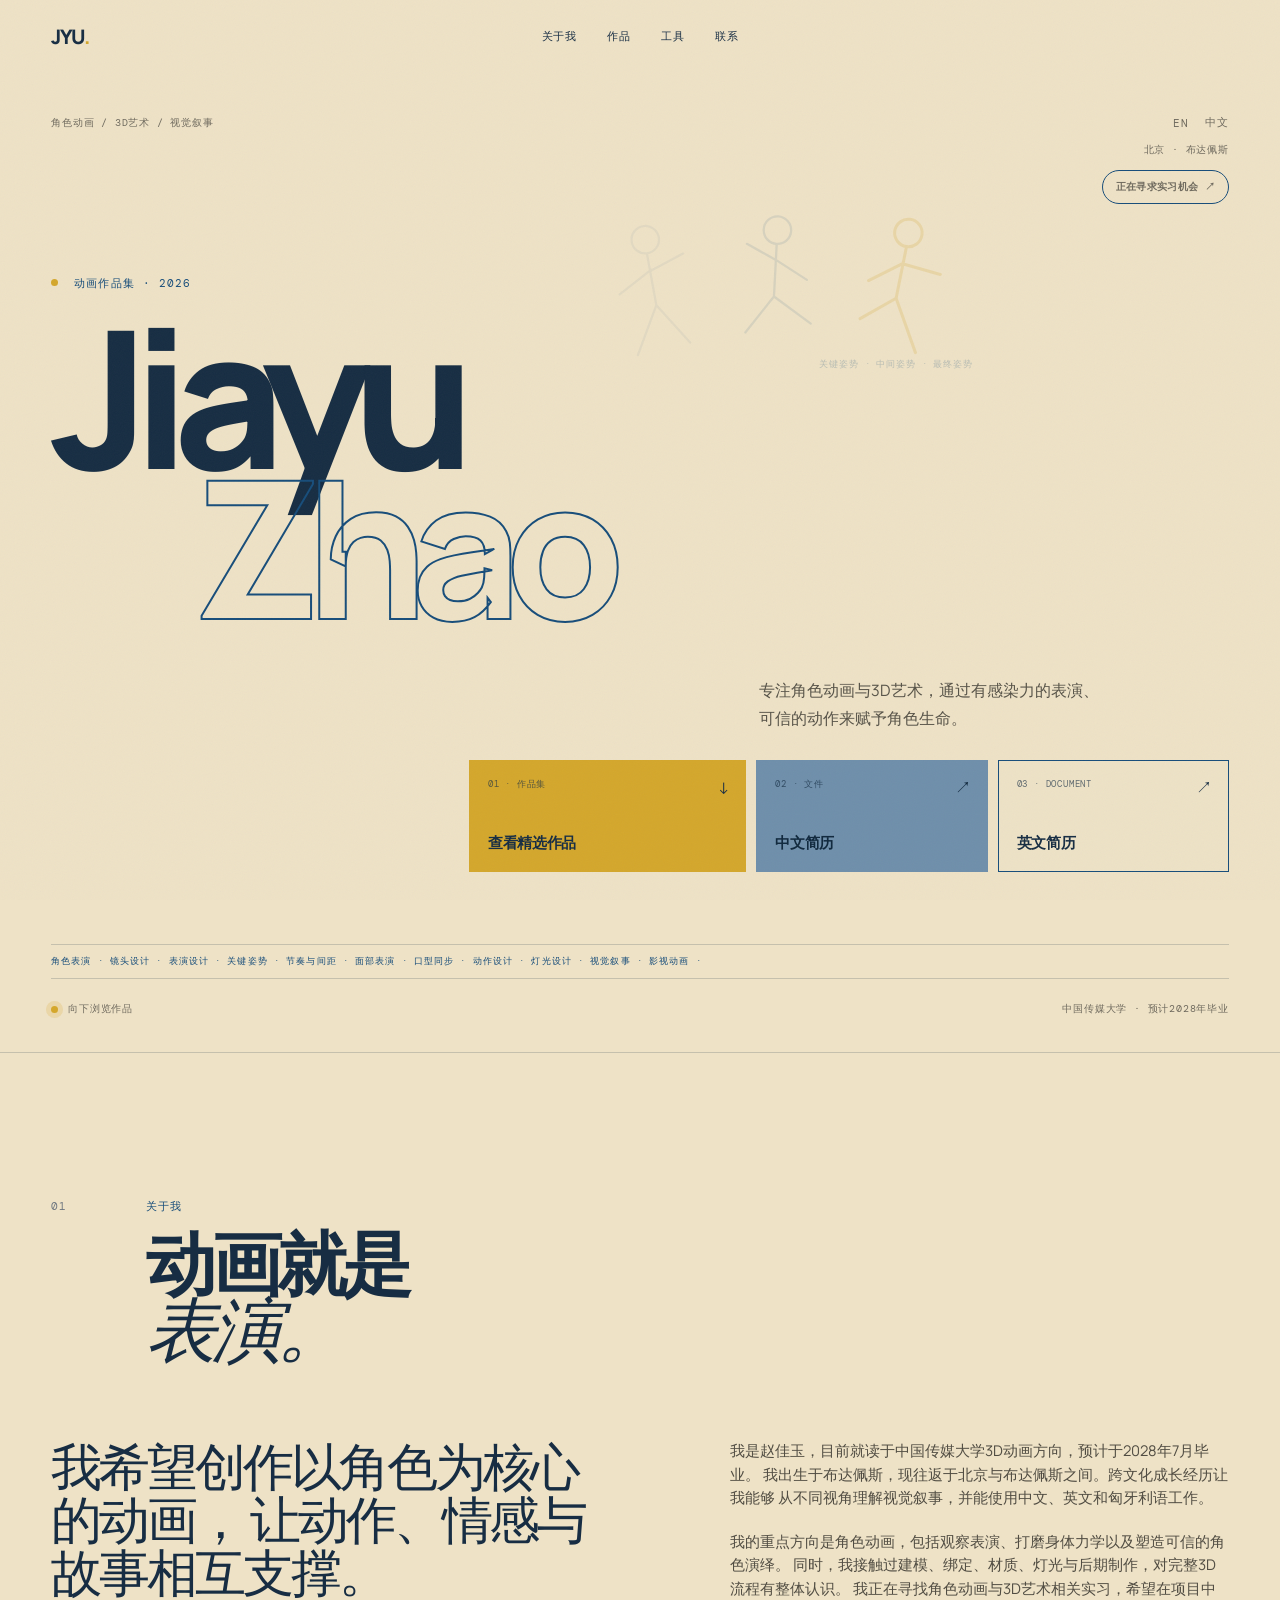
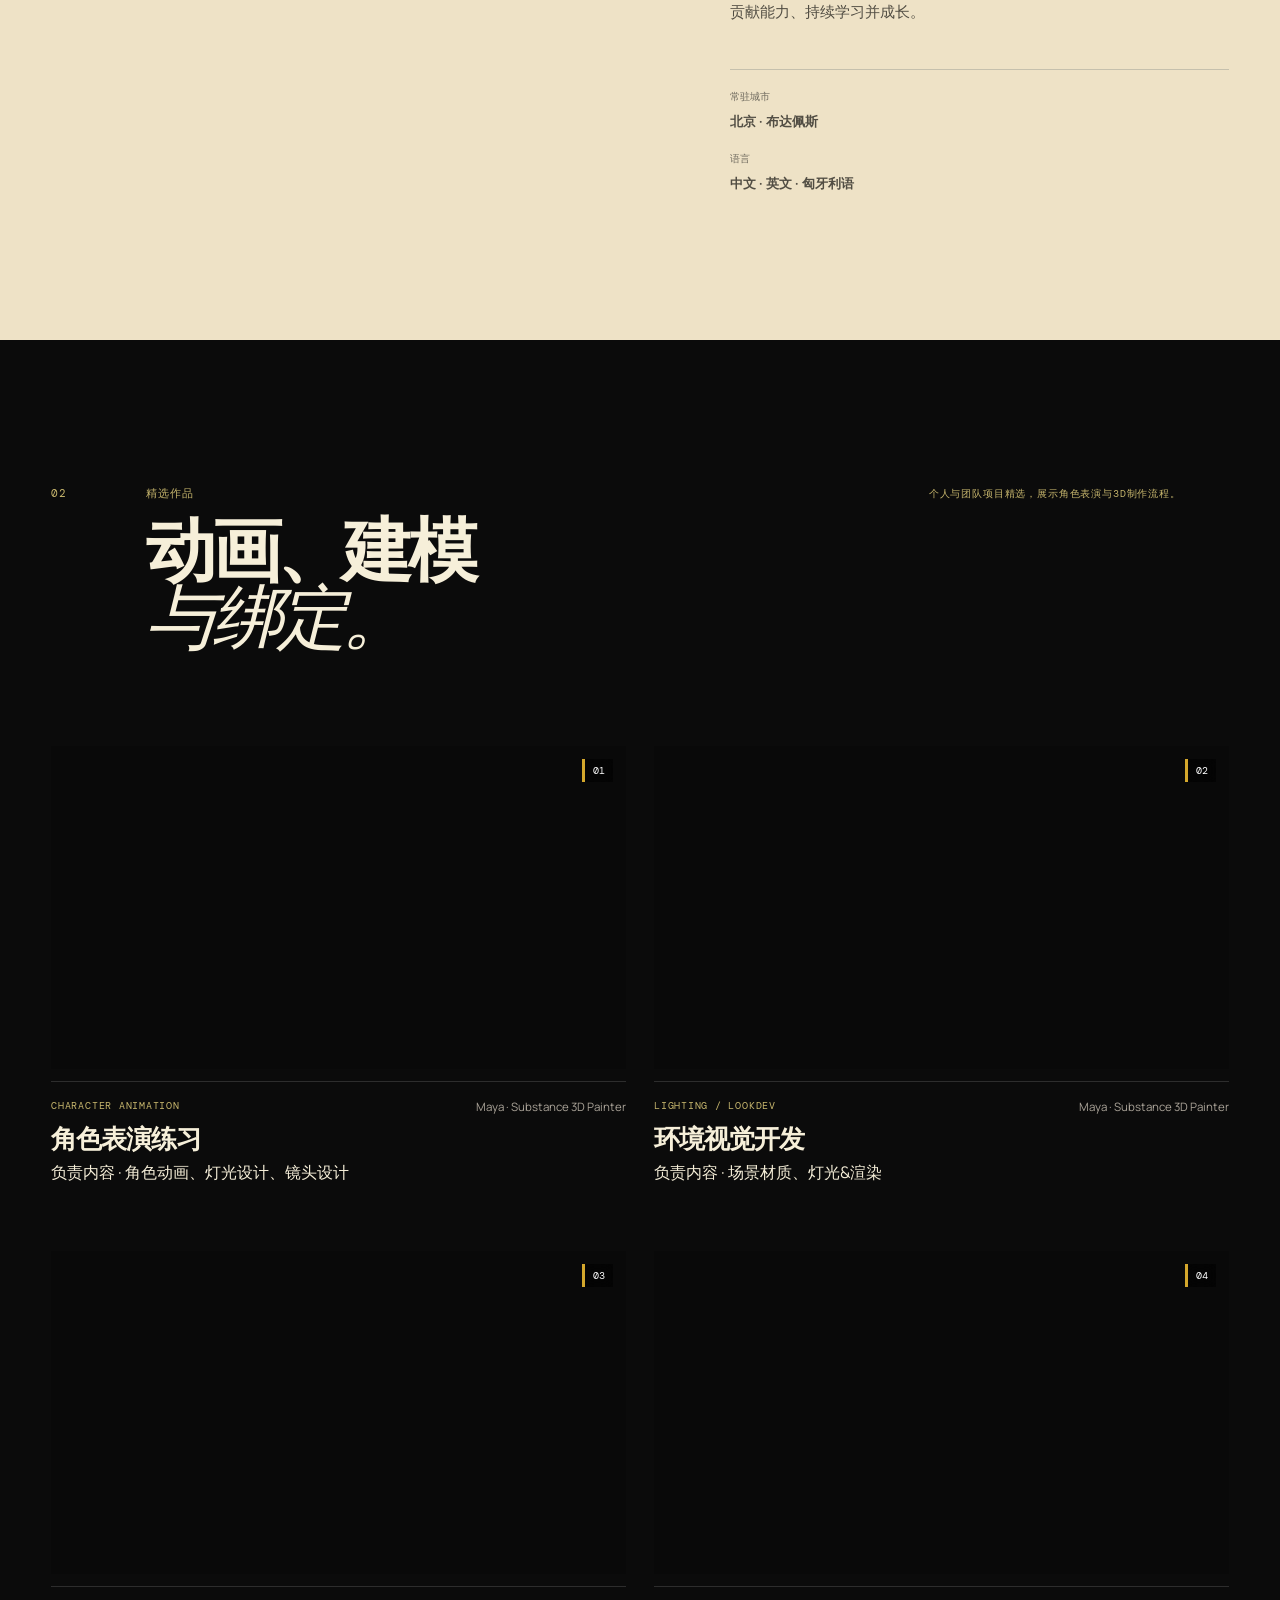
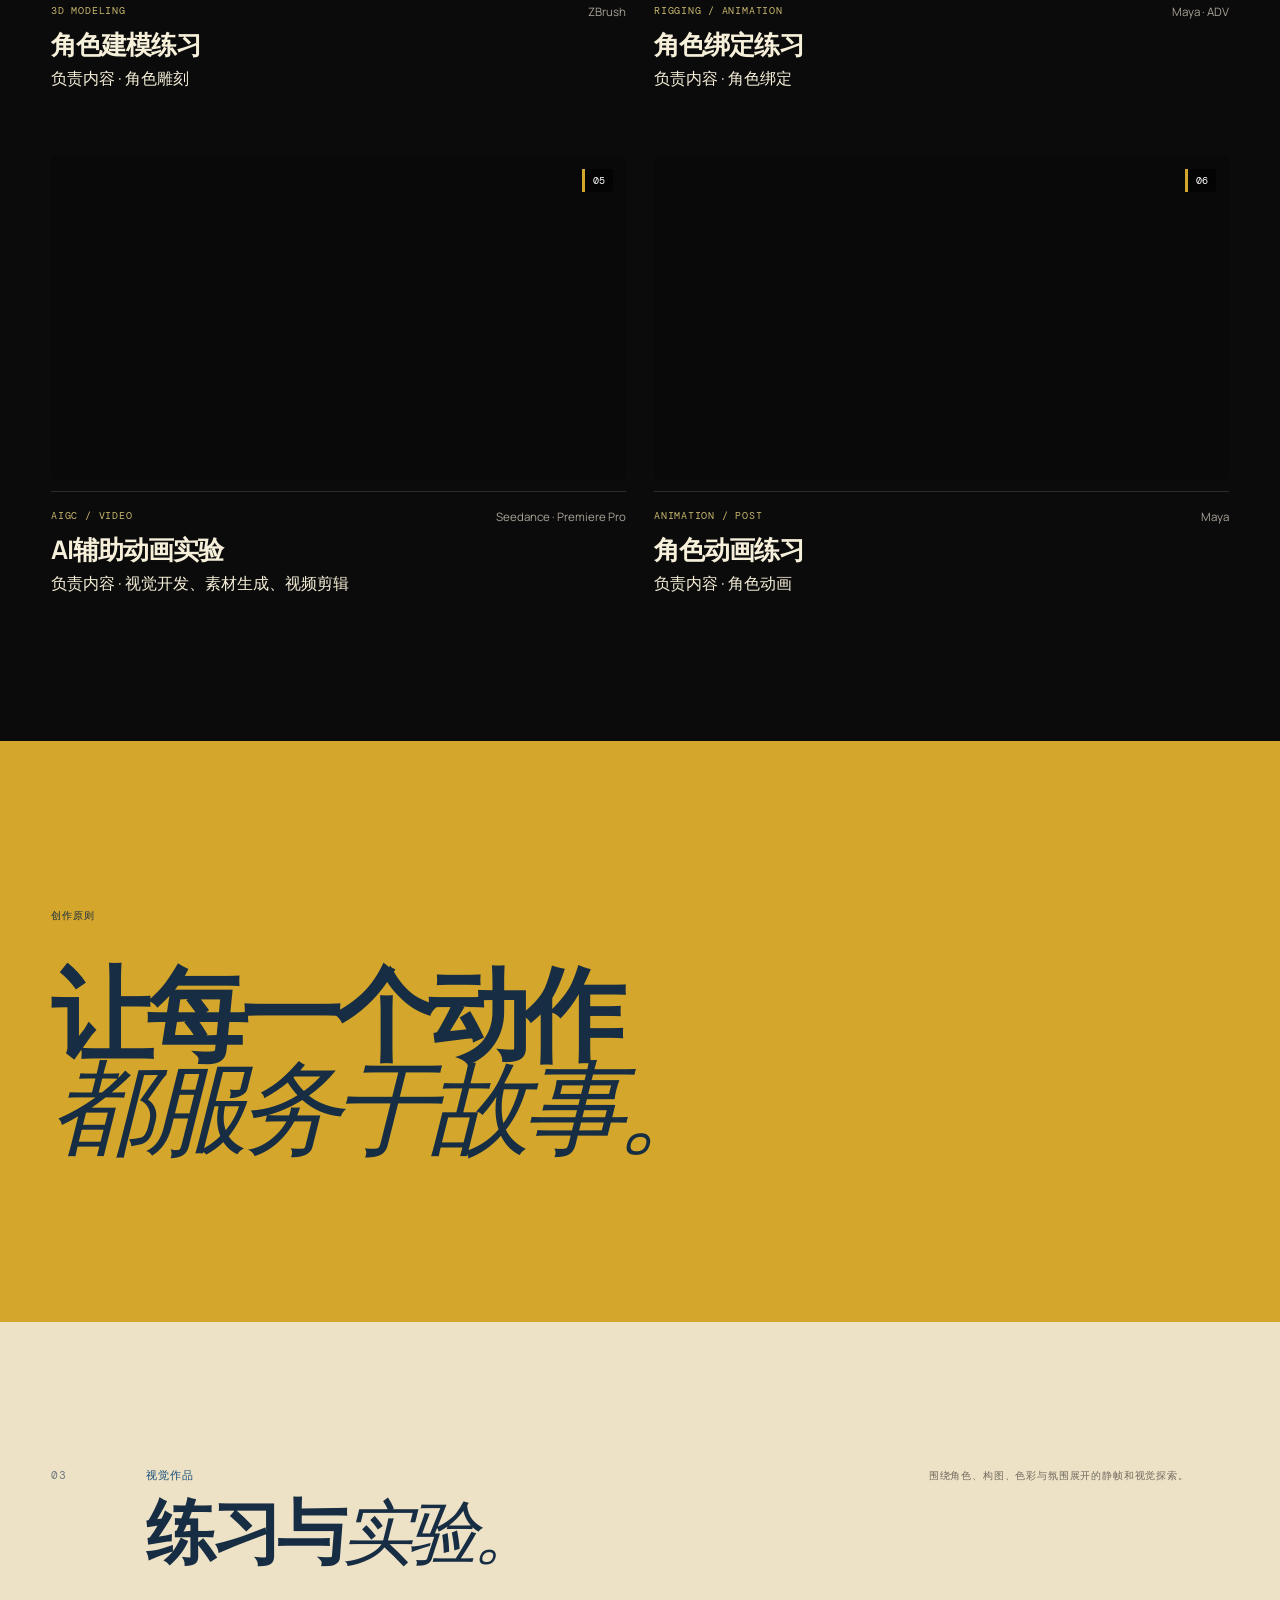
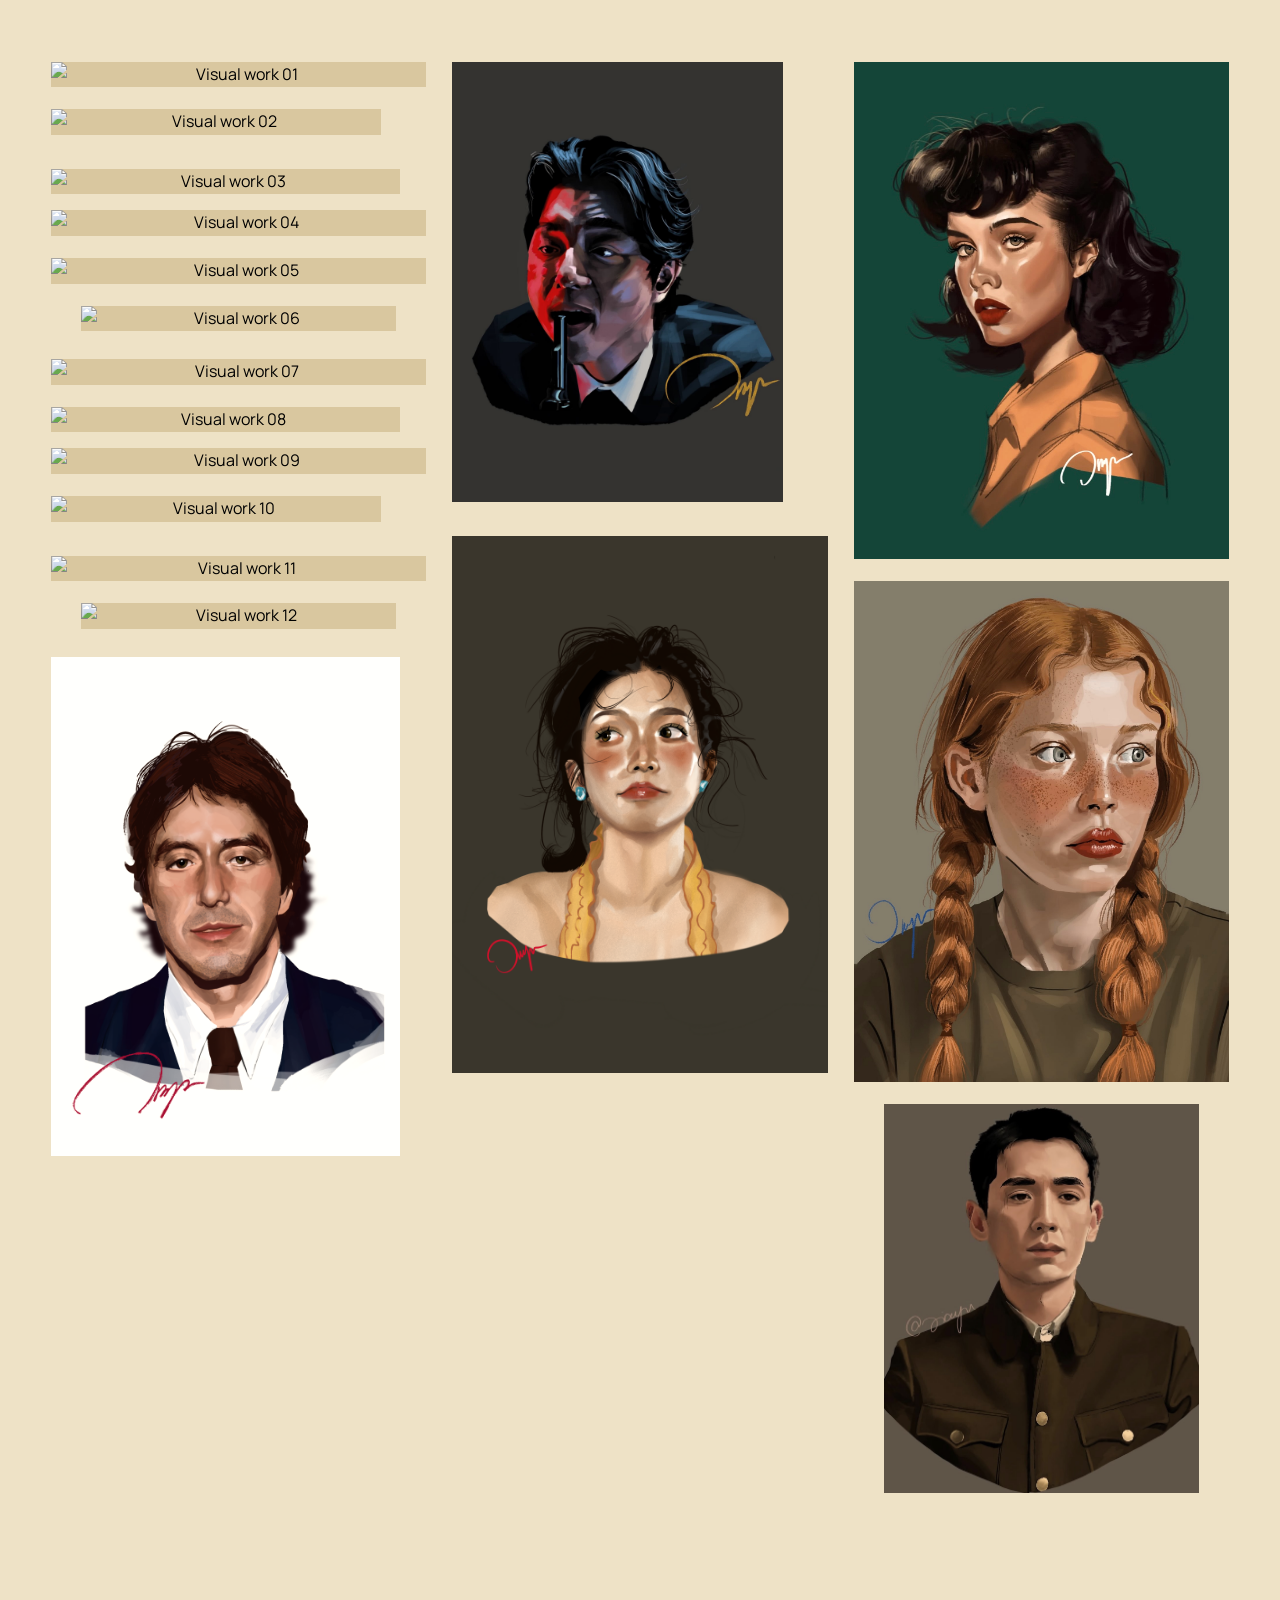
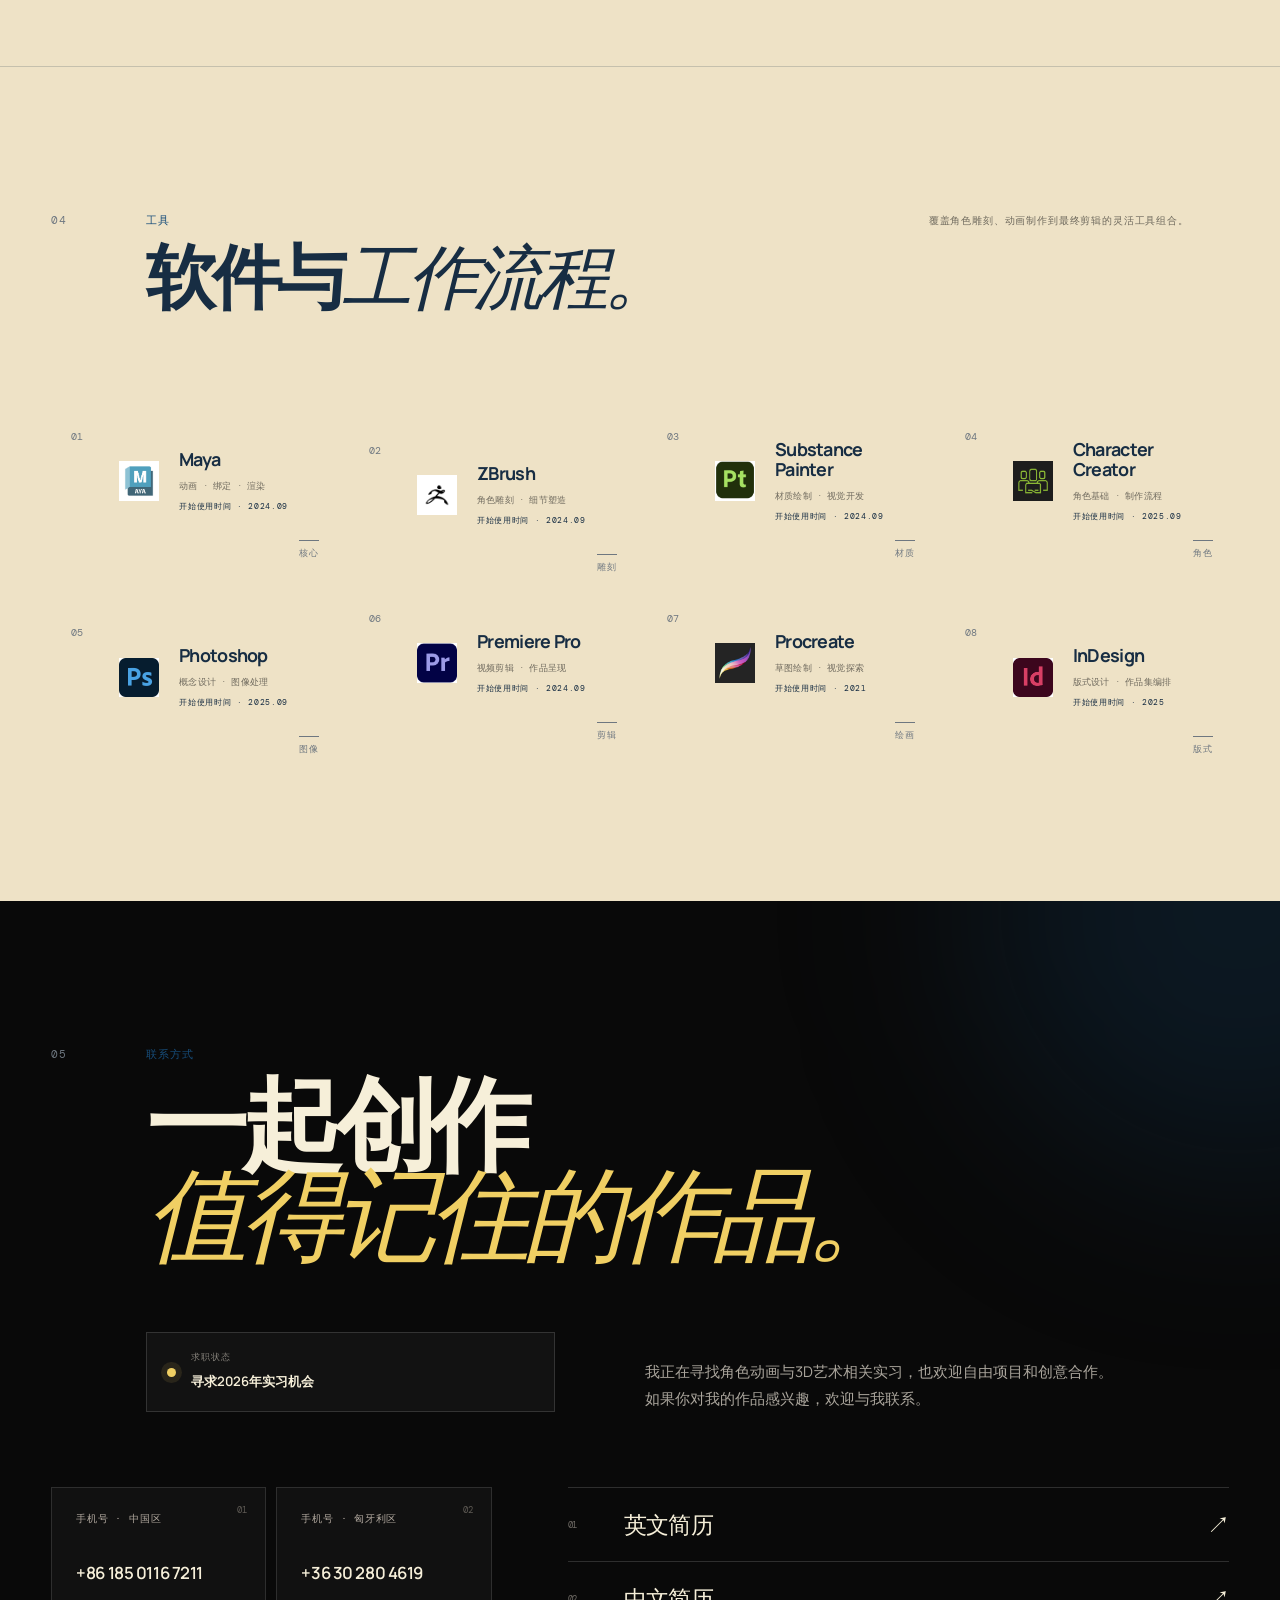
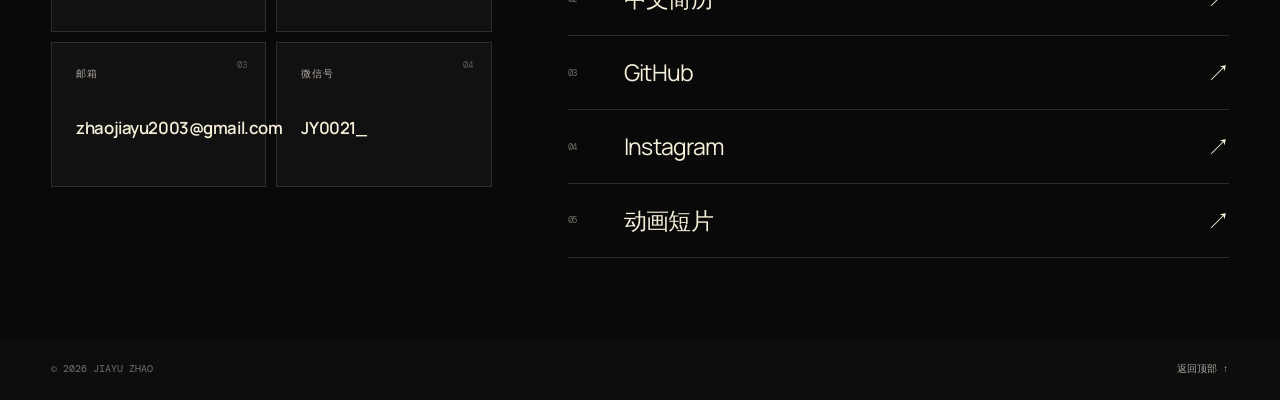
==== zh.html @ bfe4dcb2 "Update zh.html" ====
<!DOCTYPE html>
<html lang="zh-CN">
<head>
    <meta charset="UTF-8">
    <meta name="viewport" content="width=device-width, initial-scale=1.0">
    <meta name="description" content="赵佳玉——角色动画与3D艺术作品集，涵盖动画、建模、绑定、视觉开发与视觉叙事。">
    <title>赵佳玉 — 角色动画与3D作品集</title>

    <link rel="preconnect" href="https://fonts.googleapis.com">
    <link rel="preconnect" href="https://fonts.gstatic.com" crossorigin>
    <link href="https://fonts.googleapis.com/css2?family=DM+Mono:wght@400;500&family=Manrope:wght@400;500;600;700;800&display=swap" rel="stylesheet">

    <link rel="stylesheet" href="style.css">
    <script src="https://player.vimeo.com/api/player.js"></script>
</head>

<body>
<div class="grain"></div>

<header class="site-header">
    <a href="#top" class="logo">JYU<span>.</span></a>

    <nav>
        <a href="#about">关于我</a>
        <a href="#work">作品</a>
        <a href="#skills">工具</a>
        <a href="#contact">联系</a>
    </nav>

</header>

<main id="top">

    <!-- HERO -->
    <section class="hero">
        <div class="hero-top">
            <span>角色动画 / 3D艺术 / 视觉叙事</span>
            <div class="hero-location">
                <div class="language-switch" aria-label="Language">
                    <a href="index.html">EN</a>
                    <span aria-current="page">中文</span>
                </div>
                <span>北京 · 布达佩斯</span>
                <a class="header-link" href="#contact"> 正在寻求实习机会 <span>↗</span></a>
            </div>
        </div>

        <div class="hero-center">
            <div class="pose-sequence" aria-hidden="true">
                <svg viewBox="0 0 520 250" role="presentation">
                    <g class="pose pose--ghost" transform="translate(30 34) rotate(-7 70 100)">
                        <circle cx="70" cy="24" r="18"/><path d="M70 43 L74 111 M73 64 L28 91 M73 65 L117 48 M74 111 L42 173 M74 111 L112 165"/>
                    </g>
                    <g class="pose pose--middle" transform="translate(190 22) rotate(3 70 100)">
                        <circle cx="70" cy="24" r="18"/><path d="M70 43 L70 111 M70 63 L31 44 M70 63 L112 87 M70 111 L35 160 M70 111 L120 144"/>
                    </g>
                    <g class="pose pose--key" transform="translate(355 25) rotate(8 70 100)">
                        <circle cx="70" cy="24" r="18"/><path d="M70 43 L66 111 M68 65 L27 93 M68 65 L119 72 M66 111 L23 144 M66 111 L101 178"/>
                    </g>
                </svg>
                <span>关键姿势 · 中间姿势 · 最终姿势</span>
            </div>
            <p class="eyebrow"><span class="palette-dot"></span> 动画作品集 · 2026</p>
            <h1>
                <span>Jiayu</span>
                <span class="outline">Zhao</span>
            </h1>
            <p class="hero-description">
                专注角色动画与3D艺术，通过有感染力的表演、<br>可信的动作来赋予角色生命。
            </p>
            <div class="hero-actions">
                <a class="action-card action-card--work" href="#work">
                    <small>01 · 作品集</small><strong>查看精选作品</strong><span>↓</span>
                </a>
                <a class="action-card action-card--resume-zh" href="resume-zh.pdf" target="_blank">
                    <small>02 · 文件</small><strong>中文简历</strong><span>↗</span>
                </a>
                <a class="action-card action-card--resume-en" href="resume-en.pdf" target="_blank">
                    <small>03 · DOCUMENT</small><strong>英文简历</strong><span>↗</span>
                </a>
            </div>
        </div>

        <div class="hero-marquee" aria-hidden="true">
            <div class="marquee-track">
                <span>角色表演 · 镜头设计 · 表演设计 · 关键姿势 · 节奏与间距 · 面部表演 · 口型同步 · 动作设计 · 灯光设计 · 视觉叙事 · 影视动画 ·&nbsp;</span>
                <span aria-hidden="true">角色表演 · 镜头设计 · 表演设计 · 关键姿势 · 节奏与间距 · 面部表演 · 口型同步 · 动作设计 · 灯光设计 · 视觉叙事 · 影视动画 ·&nbsp;</span>
            </div>
        </div>

        <div class="hero-bottom">
            <a href="#work" class="scroll-indicator">
                <span class="dot"></span>
                向下浏览作品
            </a>
            <span>中国传媒大学 · 预计2028年毕业</span>
        </div>
    </section>

    <!-- ABOUT -->
    <section class="about section" id="about">
        <div class="section-heading">
            <div class="section-number">01</div>
            <div>
                <p class="section-kicker">关于我</p>
                <h2>动画就是<br><em>表演。</em></h2>
            </div>
        </div>

        <div class="about-grid">
            <div class="about-lead">
                <p>
                    我希望创作以角色为核心的动画，
                    让动作、情感与故事相互支撑。
                </p>
            </div>

            <div class="about-copy">
                <p>
                    我是赵佳玉，目前就读于中国传媒大学3D动画方向，预计于2028年7月毕业。
                    我出生于布达佩斯，现往返于北京与布达佩斯之间。跨文化成长经历让我能够
                    从不同视角理解视觉叙事，并能使用中文、英文和匈牙利语工作。
                </p>
                <p>
                    我的重点方向是角色动画，包括观察表演、打磨身体力学以及塑造可信的角色演绎。
                    同时，我接触过建模、绑定、材质、灯光与后期制作，对完整3D流程有整体认识。
                    我正在寻找角色动画与3D艺术相关实习，希望在项目中贡献能力、持续学习并成长。
                </p>

                <div class="about-meta">
                    <div>
                        <span>常驻城市</span>
                        <strong>北京 · 布达佩斯</strong>
                    </div>
                    <div>
                        <span>语言</span>
                        <strong>中文 · 英文 · 匈牙利语</strong>
                    </div>
                </div>
            </div>
        </div>
    </section>

    <!-- WORK -->
    <section class="work section" id="work">
        <div class="section-topline">
            <div class="section-number">02</div>
            <div>
                <p class="section-kicker">精选作品</p>
                <h2>动画、建模<br><em>与绑定。</em></h2>
            </div>
            <p class="section-note">个人与团队项目精选，展示角色表演与3D制作流程。</p>
        </div>

        <div class="video-grid">

            <article class="video-card video-card--large">
                <div class="video-wrapper">
                    <iframe
                        src="https://player.vimeo.com/video/1216357378?autoplay=0&muted=1&loop=1&title=0&byline=0&portrait=0"
                        allow="autoplay; fullscreen; picture-in-picture"
                        allowfullscreen loading="lazy"
                        title="Character Animation">
                    </iframe>
                    <span class="project-number">01</span>
                </div>
                <div class="video-info">
                    <div>
                        <span class="project-type">CHARACTER ANIMATION</span>
                        <h3>角色表演练习</h3>
                        <span class="project-contribution">负责内容 · 角色动画、灯光设计、镜头设计</span>
                    </div>
                    <p>Maya · Substance 3D Painter </p>
                </div>
            </article>

            <article class="video-card">
                <div class="video-wrapper">
                    <iframe
                        src="https://player.vimeo.com/video/1216346457?autoplay=0&muted=1&loop=1&title=0&byline=0&portrait=0"
                        allow="autoplay; fullscreen; picture-in-picture"
                        allowfullscreen loading="lazy"
                        title="Lighting Design">
                    </iframe>
                    <span class="project-number">02</span>
                </div>
                <div class="video-info">
                    <div>
                        <span class="project-type">LIGHTING / LOOKDEV</span>
                        <h3>环境视觉开发</h3>
                        <span class="project-contribution">负责内容 · 场景材质、灯光&渲染</span>
                    </div>
                    <p>Maya · Substance 3D Painter</p>
                </div>
            </article>

            <article class="video-card">
                <div class="video-wrapper">
                    <iframe
                        src="https://player.vimeo.com/video/1216358183?autoplay=0&muted=1&loop=1&title=0&byline=0&portrait=0"
                        allow="autoplay; fullscreen; picture-in-picture"
                        allowfullscreen loading="lazy"
                        title="3D Modeling">
                    </iframe>
                    <span class="project-number">03</span>
                </div>
                <div class="video-info">
                    <div>
                        <span class="project-type">3D MODELING</span>
                        <h3>角色建模练习</h3>
                        <span class="project-contribution">负责内容 · 角色雕刻</span>
                    </div>
                    <p>ZBrush </p>
                </div>
            </article>

            <article class="video-card">
                <div class="video-wrapper">
                    <iframe
                        src="https://player.vimeo.com/video/1216359514?autoplay=0&muted=1&loop=1&title=0&byline=0&portrait=0"
                        allow="autoplay; fullscreen; picture-in-picture"
                        allowfullscreen loading="lazy"
                        title="Rigging and Animation">
                    </iframe>
                    <span class="project-number">04</span>
                </div>
                <div class="video-info">
                    <div>
                        <span class="project-type">RIGGING / ANIMATION</span>
                        <h3>角色绑定练习</h3>
                        <span class="project-contribution">负责内容 · 角色绑定</span>
                    </div>
                    <p>Maya · ADV </p>
                </div>
            </article>

            <article class="video-card">
                <div class="video-wrapper">
                    <iframe
                        src="https://player.vimeo.com/video/1216640552?autoplay=0&muted=1&loop=1&title=0&byline=0&portrait=0"
                        allow="autoplay; fullscreen; picture-in-picture"
                        allowfullscreen loading="lazy"
                        title="AIGC Animation">
                    </iframe>
                    <span class="project-number">05</span>
                </div>
                <div class="video-info">
                    <div>
                        <span class="project-type">AIGC / VIDEO</span>
                        <h3>AI辅助动画实验</h3>
                        <span class="project-contribution">负责内容 · 视觉开发、素材生成、视频剪辑</span>
                    </div>
                    <p>Seedance · Premiere Pro </p>
                </div>
            </article>

            <article class="video-card">
                <div class="video-wrapper">
                    <iframe
                        src="https://player.vimeo.com/video/1216359485?autoplay=0&muted=1&loop=1&title=0&byline=0&portrait=0"
                        allow="autoplay; fullscreen; picture-in-picture"
                        allowfullscreen loading="lazy"
                        title="Animation and Post-production">
                    </iframe>
                    <span class="project-number">06</span>
                </div>
                <div class="video-info">
                    <div>
                        <span class="project-type">ANIMATION / POST</span>
                        <h3>角色动画练习</h3>
                        <span class="project-contribution">负责内容 · 角色动画</span>
                    </div>
                    <p>Maya</p>
                </div>
            </article>

        </div>
    </section>

    <!-- STATEMENT -->
    <section class="statement">
        <div>
            <span class="statement-label">创作原则</span>
            <h2>让每一个动作<br><em>都服务于故事。</em></h2>
        </div>
    </section>

    <!-- VISUAL WORK -->
    <section class="gallery-section section">
        <div class="section-topline">
            <div class="section-number">03</div>
            <div>
                <p class="section-kicker">视觉作品</p>
                <h2>练习与<em>实验。</em></h2>
            </div>
            <p class="section-note">围绕角色、构图、色彩与氛围展开的静帧和视觉探索。</p>
        </div>

        <div class="gallery">
            <button onclick="openLightbox('img/1.jpg')" aria-label="Open artwork 1"><img src="img/1.jpg" alt="Visual work 01" loading="lazy"><span>01</span></button>
            <button onclick="openLightbox('img/2.jpg')" aria-label="Open artwork 2"><img src="img/2.jpg" alt="Visual work 02" loading="lazy"><span>02</span></button>
            <button onclick="openLightbox('img/3.jpg')" aria-label="Open artwork 3"><img src="img/3.jpg" alt="Visual work 03" loading="lazy"><span>03</span></button>
            <button onclick="openLightbox('img/4.jpg')" aria-label="Open artwork 4"><img src="img/4.jpg" alt="Visual work 04" loading="lazy"><span>04</span></button>
            <button onclick="openLightbox('img/5.jpg')" aria-label="Open artwork 5"><img src="img/5.jpg" alt="Visual work 05" loading="lazy"><span>05</span></button>
            <button onclick="openLightbox('img/6.jpg')" aria-label="Open artwork 6"><img src="img/6.jpg" alt="Visual work 06" loading="lazy"><span>06</span></button>
            <button onclick="openLightbox('img/7.jpg')" aria-label="Open artwork 7"><img src="img/7.jpg" alt="Visual work 07" loading="lazy"><span>07</span></button>
            <button onclick="openLightbox('img/8.jpg')" aria-label="Open artwork 8"><img src="img/8.jpg" alt="Visual work 08" loading="lazy"><span>08</span></button>
            <button onclick="openLightbox('img/9.jpg')" aria-label="Open artwork 9"><img src="img/9.jpg" alt="Visual work 09" loading="lazy"><span>09</span></button>
            <button onclick="openLightbox('img/10.jpg')" aria-label="Open artwork 10"><img src="img/10.jpg" alt="Visual work 10" loading="lazy"><span>10</span></button>
            <button onclick="openLightbox('img/11.jpg')" aria-label="Open artwork 11"><img src="img/11.jpg" alt="Visual work 11" loading="lazy"><span>11</span></button>
            <button onclick="openLightbox('img/12.jpg')" aria-label="Open artwork 12"><img src="img/12.jpg" alt="Visual work 12" loading="lazy"><span>12</span></button>
            <button onclick="openLightbox('img/13.png')" aria-label="Open artwork 13"><img src="img/13.png" alt="Visual work 13" loading="lazy"><span>13</span></button>
            <button onclick="openLightbox('img/14.jpg')" aria-label="Open artwork 14"><img src="img/14.jpg" alt="Visual work 14" loading="lazy"><span>14</span></button>
            <button onclick="openLightbox('img/15.png')" aria-label="Open artwork 15"><img src="img/15.png" alt="Visual work 15" loading="lazy"><span>15</span></button>
            <button onclick="openLightbox('img/16.jpg')" aria-label="Open artwork 16"><img src="img/16.jpg" alt="Visual work 16" loading="lazy"><span>16</span></button>
            <button onclick="openLightbox('img/17.jpg')" aria-label="Open artwork 17"><img src="img/17.jpg" alt="Visual work 17" loading="lazy"><span>17</span></button>
            <button onclick="openLightbox('img/18.jpg')" aria-label="Open artwork 17"><img src="img/18.jpg" alt="Visual work 18" loading="lazy"><span>17</span></button>
        </div>
    </section>

    <!-- TOOLS -->
    <section class="skills section" id="skills">
        <div class="section-topline">
            <div class="section-number">04</div>
            <div>
                <p class="section-kicker">工具</p>
                <h2>软件与<em>工作流程。</em></h2>
            </div>
            <p class="section-note">覆盖角色雕刻、动画制作到最终剪辑的灵活工具组合。</p>
        </div>

        <div class="skill-list">
            <div class="skill"><span class="skill-index">01</span><img src="img/maya.png" alt="Maya 图标"><div class="skill-copy"><strong>Maya</strong><small>动画 · 绑定 · 渲染</small><span class="skill-since">开始使用时间 · 2024.09</span></div><span class="skill-mark">核心</span></div>
            <div class="skill"><span class="skill-index">02</span><img src="img/zbrush.png" alt="ZBrush 图标"><div class="skill-copy"><strong>ZBrush</strong><small>角色雕刻 · 细节塑造</small><span class="skill-since">开始使用时间 · 2024.09</span></div><span class="skill-mark">雕刻</span></div>
            <div class="skill"><span class="skill-index">03</span><img src="img/substance.png" alt="Substance Painter 图标"><div class="skill-copy"><strong>Substance Painter</strong><small>材质绘制 · 视觉开发</small><span class="skill-since">开始使用时间 · 2024.09</span></div><span class="skill-mark">材质</span></div>
            <div class="skill"><span class="skill-index">04</span><img src="img/character-creator.png" alt="Character Creator 图标"><div class="skill-copy"><strong>Character Creator</strong><small>角色基础 · 制作流程</small><span class="skill-since">开始使用时间 · 2025.09</span></div><span class="skill-mark">角色</span></div>
            <div class="skill"><span class="skill-index">05</span><img src="img/photoshop.png" alt="Photoshop 图标"><div class="skill-copy"><strong>Photoshop</strong><small>概念设计 · 图像处理</small><span class="skill-since">开始使用时间 · 2025.09</span></div><span class="skill-mark">图像</span></div>
            <div class="skill"><span class="skill-index">06</span><img src="img/premiere.png" alt="Premiere Pro 图标"><div class="skill-copy"><strong>Premiere Pro</strong><small>视频剪辑 · 作品呈现</small><span class="skill-since">开始使用时间 · 2024.09</span></div><span class="skill-mark">剪辑</span></div>
            <div class="skill"><span class="skill-index">07</span><img src="img/procreate.png" alt="Procreate 图标"><div class="skill-copy"><strong>Procreate</strong><small>草图绘制 · 视觉探索</small><span class="skill-since">开始使用时间 · 2021</span></div><span class="skill-mark">绘画</span></div>
            <div class="skill"><span class="skill-index">08</span><img src="img/indesign.png" alt="InDesign 图标"><div class="skill-copy"><strong>InDesign</strong><small>版式设计 · 作品集编排</small><span class="skill-since">开始使用时间 · 2025</span></div><span class="skill-mark">版式</span></div>
        </div>
    </section>

    <!-- CONTACT -->
    <section class="contact" id="contact">
        <div class="contact-inner">
            <div class="contact-heading">
                <div class="section-number">05</div>
                <div>
                    <p class="section-kicker">联系方式</p>
                    <h2>一起创作<br><em>值得记住的作品。</em></h2>
                </div>
            </div>

            <div class="contact-overview">
                <div class="availability">
                    <span class="availability-dot"></span>
                    <div>
                        <span>求职状态</span>
                        <strong>寻求2026年实习机会</strong>
                    </div>
                </div>
                <p class="contact-intro">
                    我正在寻找角色动画与3D艺术相关实习，也欢迎自由项目和创意合作。
                    如果你对我的作品感兴趣，欢迎与我联系。
                </p>
            </div>

            <div class="contact-body">
            <div class="contact-details">
                <div class="contact-detail">
                    <small>01</small>
                    <span>手机号 · 中国区</span>
                    <strong>+86 185 0116 7211</strong>
                </div>
                <div class="contact-detail">
                    <small>02</small>
                    <span>手机号 · 匈牙利区</span>
                    <strong>+36 30 280 4619</strong>
                </div>
                <div class="contact-detail">
                    <small>03</small>
                    <span>邮箱</span>
                    <strong>zhaojiayu2003@gmail.com</strong>
                </div>
                <div class="contact-detail">
                    <small>04</small>
                    <span>微信号</span>
                    <strong>JY0021_</strong>
                </div>
            </div>

            <div class="links">
                <a href="resume-en.pdf" target="_blank" rel="noopener noreferrer">
                    <span class="link-index">01</span><span class="link-name">英文简历</span><b>↗</b>
                </a>
                <a href="resume-zh.pdf" target="_blank" rel="noopener noreferrer">
                    <span class="link-index">02</span><span class="link-name">中文简历</span><b>↗</b>
                </a>
                <a href="https://github.com/jyu-alt" target="_blank" rel="noopener noreferrer">
                    <span class="link-index">03</span><span class="link-name">GitHub</span><b>↗</b>
                </a>
                <a href="https://www.instagram.com/jyuarchive/" target="_blank" rel="noopener noreferrer">
                    <span class="link-index">04</span><span class="link-name">Instagram</span><b>↗</b>
                </a>
                <a href="https://youtu.be/yaQ_aFXouzg" target="_blank" rel="noopener noreferrer">
                    <span class="link-index">05</span><span class="link-name">动画短片</span><b>↗</b>
                </a>
            </div>
            </div>
        </div>
    </section>

</main>

<div id="lightbox" class="lightbox" onclick="closeLightbox()">
    <button class="close" onclick="event.stopPropagation(); closeLightbox()" aria-label="Close">&times;</button>
    <img class="lightbox-content" id="lightbox-img" alt="Artwork preview">
</div>

<footer>
    <span>© 2026 Jiayu Zhao</span>
    <a href="#top">返回顶部 ↑</a>
</footer>

<script src="script.js"></script>
</body>
</html>
---- style.css ----
* {
    margin: 0;
    padding: 0;
    box-sizing: border-box;
}

:root {
    --paper: #eee2c6;
    --paper-dark: #d9c79f;
    --ink: #172d43;
    --muted: #6f6a5e;
    --line: rgba(23, 45, 67, .19);
    --dark: #174d7a;
    --accent: #d4a72c;
    --accent-soft: #f0cf63;
    --blue-soft: #6f8fab;
    --white: #f6efd9;
    --work-black: #0b0b0b;
    --max: 1380px;
}

html {
    scroll-behavior: smooth;
    background: var(--paper);
}

body {
    background: var(--paper);
    color: var(--ink);
    font-family: "Manrope", Arial, sans-serif;
    line-height: 1.6;
    overflow-x: hidden;
}

::selection {
    background: var(--accent);
    color: var(--ink);
}

.statement h2::selection,
.statement h2 *::selection {
    background: var(--dark);
    color: var(--white);
}

button, a {
    font: inherit;
}

a {
    color: inherit;
}

.grain {
    position: fixed;
    inset: 0;
    z-index: 999;
    pointer-events: none;
    opacity: .035;
    background-image: url("data:image/svg+xml,%3Csvg xmlns='http://www.w3.org/2000/svg' width='180' height='180'%3E%3Cfilter id='n'%3E%3CfeTurbulence type='fractalNoise' baseFrequency='.9' numOctaves='4' stitchTiles='stitch'/%3E%3C/filter%3E%3Crect width='100%25' height='100%25' filter='url(%23n)'/%3E%3C/svg%3E");
}

/* HEADER */
.site-header {
    position: fixed;
    z-index: 100;
    top: 0;
    left: 0;
    width: 100%;
    height: 74px;
    padding: 0 4vw;
    display: grid;
    grid-template-columns: 1fr auto 1fr;
    align-items: center;
    border-bottom: 1px solid transparent;
    transition: .3s ease;
}

.site-header::after {
    content: "";
}

.site-header .logo {
    justify-self: start;
}

.site-header nav {
    justify-self: center;
}

.site-header.scrolled {
    background: rgba(238, 226, 198, .9);
    backdrop-filter: blur(15px);
    border-color: var(--line);
}

.logo {
    text-decoration: none;
    font-size: 1.25rem;
    font-weight: 800;
    letter-spacing: -.08em;
}

.logo span {
    color: var(--accent);
}

.site-header nav {
    display: flex;
    gap: 30px;
    font: .68rem "DM Mono", monospace;
    text-transform: uppercase;
    letter-spacing: .08em;
}

.site-header nav a {
    text-decoration: none;
    position: relative;
}

.site-header nav a::after {
    content: "";
    position: absolute;
    bottom: -6px;
    left: 0;
    width: 0;
    height: 1px;
    background: currentColor;
    transition: width .25s ease;
}

.site-header nav a:hover::after {
    width: 100%;
}

.header-actions,
.language-switch {
    display: flex;
    align-items: center;
}

.language-switch {
    gap: 16px;
    font: .68rem "DM Mono", monospace;
    text-transform: uppercase;
    letter-spacing: .08em;
}

.language-switch span {
    color: var(--muted);
}

.language-switch a {
    position: relative;
    text-decoration: none;
}

.language-switch a::after {
    content: "";
    position: absolute;
    bottom: -6px;
    left: 0;
    width: 0;
    height: 1px;
    background: currentColor;
    transition: width .25s ease;
}

.language-switch a:hover::after {
    width: 100%;
}

.header-link {
    border: 1px solid var(--ink);
    border-radius: 999px;
    padding: 9px 14px;
    text-decoration: none;
    font-size: .7rem;
    font-weight: 700;
}

.header-link:hover {
    background: var(--ink);
    color: var(--paper);
}

/* GLOBAL */
.section {
    max-width: var(--max);
    margin: auto;
    padding: 145px 4vw;
}

.section-heading,
.section-topline {
    display: grid;
    grid-template-columns: 70px 1fr 300px;
    gap: 25px;
    align-items: start;
}

.section-number,
.section-kicker,
.section-note,
.project-type,
.statement-label,
.hero-top,
.hero-bottom {
    font-family: "DM Mono", monospace;
    text-transform: uppercase;
    letter-spacing: .08em;
}

.section-number {
    font-size: .68rem;
    color: var(--muted);
}

.section-kicker {
    color: var(--muted);
    font-size: .68rem;
    margin-bottom: 13px;
}

.section-heading h2,
.section-topline h2 {
    font-size: clamp(2.7rem, 5.5vw, 6rem);
    line-height: .94;
    letter-spacing: -.065em;
    font-weight: 700;
}

.section-heading h2 em,
.section-topline h2 em,
.contact h2 em {
    font-family: Georgia, serif;
    font-weight: 400;
}

.section-note {
    color: var(--muted);
    font-size: .65rem;
    line-height: 1.7;
}

/* HERO */
.hero {
    min-height: 100vh;
    max-width: 1600px;
    margin: auto;
    padding: 115px 4vw 35px;
    display: flex;
    flex-direction: column;
    justify-content: space-between;
}

.hero-top,
.hero-bottom {
    display: flex;
    justify-content: space-between;
    gap: 25px;
    color: var(--muted);
    font-size: .63rem;
}

.hero-location {
    display: flex;
    flex-direction: column;
    align-items: flex-end;
    gap: 12px;
}

.hero-location .header-link {
    border-color: var(--dark);
    padding: 8px 13px;
    font-size: .63rem;
    letter-spacing: .03em;
    text-transform: none;
}

.hero-location .header-link:hover {
    background: var(--dark);
    color: var(--white);
}

.hero-center {
    position: relative;
    margin: auto 0;
    padding: 8vh 0;
}

.pose-sequence {
    position: absolute;
    z-index: 0;
    top: -1vh;
    right: 20vw;
    width: min(430px, 31vw);
    color: var(--dark);
    opacity: .25;
    pointer-events: none;
}

.pose-sequence svg {
    display: block;
    width: 100%;
}

.pose {
    fill: none;
    stroke: currentColor;
    stroke-width: 3;
    stroke-linecap: round;
    stroke-linejoin: round;
}

.pose--ghost { opacity: .22; }
.pose--middle { opacity: .42; }
.pose--key { color: var(--accent); opacity: .82; stroke-width: 4; }

.pose-sequence > span {
    display: block;
    margin-top: -28px;
    text-align: right;
    font: .54rem "DM Mono", monospace;
    letter-spacing: .1em;
}

.hero-center > .eyebrow,
.hero-center > h1,
.hero-center > .hero-description,
.hero-center > .hero-actions {
    position: relative;
    z-index: 1;
}

.hero-marquee {
    width: 100%;
    margin: 0 0 22px;
    padding: 10px 0;
    overflow: hidden;
    border-top: 1px solid var(--line);
    border-bottom: 1px solid var(--line);
    color: var(--dark);
    font: .58rem "DM Mono", monospace;
    letter-spacing: .12em;
    white-space: nowrap;
}

.marquee-track {
    display: flex;
    width: max-content;
    min-width: 200%;
    animation: heroTicker 34s linear infinite;
    will-change: transform;
}

.marquee-track span {
    flex: 0 0 auto;
    min-width: 50%;
    padding-right: 2em;
}

@keyframes heroTicker {
    from { transform: translateX(0); }
    to { transform: translateX(-50%); }
}

.eyebrow {
    margin-bottom: 30px;
    color: var(--muted);
    font: .68rem "DM Mono", monospace;
    text-transform: uppercase;
    letter-spacing: .1em;
}

.hero h1 {
    font-size: clamp(5rem, 15vw, 13rem);
    line-height: .78;
    letter-spacing: -.09em;
    font-weight: 800;
}

.hero h1 span {
    display: block;
}

.hero h1 .outline {
    margin-left: 11vw;
    color: transparent;
    -webkit-text-stroke: 2px var(--dark);
}

.hero-description {
    width: min(470px, 80vw);
    margin: 55px 0 0 auto;
    color: #575348;
    font-size: .98rem;
    line-height: 1.8;
}

.hero-actions {
    width: min(760px, 100%);
    margin: 28px 0 0 auto;
    display: grid;
    grid-template-columns: 1.2fr 1fr 1fr;
    gap: 10px;
}

.action-card {
    position: relative;
    min-height: 112px;
    padding: 17px 46px 17px 18px;
    display: flex;
    flex-direction: column;
    justify-content: space-between;
    border: 1px solid var(--dark);
    color: var(--ink);
    text-decoration: none;
    overflow: hidden;
    transition: transform .25s ease, box-shadow .25s ease, background .25s ease;
}

.action-card small {
    font: .56rem "DM Mono", monospace;
    letter-spacing: .09em;
    opacity: .66;
}

.action-card strong {
    font-size: .92rem;
    font-weight: 700;
    letter-spacing: -.02em;
}

.action-card > span {
    position: absolute;
    top: 14px;
    right: 16px;
    font-size: 1rem;
}

.action-card:hover {
    transform: translateY(-4px);
    box-shadow: 0 10px 22px rgba(23,45,67,.12);
}

.action-card--work {
    background: var(--accent);
    border-color: var(--accent);
}

.action-card--work:hover {
    background: var(--accent-soft);
}

.action-card--resume-en {
    background: rgba(238,226,198,.72);
}

.action-card--resume-en:hover {
    background: var(--white);
}

.action-card--resume-zh {
    background: var(--blue-soft);
    border-color: var(--blue-soft);
    color: #10283d;
}

.action-card--resume-zh:hover {
    background: #86a0b7;
}

.scroll-indicator {
    display: flex;
    align-items: center;
    gap: 10px;
    text-decoration: none;
}

.dot {
    width: 7px;
    height: 7px;
    border-radius: 50%;
    background: var(--accent);
    box-shadow: 0 0 0 5px rgba(212,167,44,.2);
}

/* ABOUT */
.about {
    border-top: 1px solid var(--line);
}

.about-grid {
    display: grid;
    grid-template-columns: 1.05fr .95fr;
    gap: 10vw;
    margin-top: 75px;
}

.about-lead {
    font-size: clamp(2rem, 4vw, 4.6rem);
    line-height: 1.03;
    letter-spacing: -.06em;
    max-width: 680px;
}

.about-copy {
    max-width: 520px;
    color: #514d43;
    font-size: .92rem;
}

.about-copy p + p {
    margin-top: 20px;
}

.about-meta {
    display: grid;
    grid-template-columns: 1fr;
    gap: 20px;
    margin-top: 45px;
    padding-top: 20px;
    border-top: 1px solid var(--line);
}

.about-meta span {
    display: block;
    margin-bottom: 5px;
    color: var(--muted);
    font: .62rem "DM Mono", monospace;
    text-transform: uppercase;
}

.about-meta strong {
    font-size: .82rem;
}

/* WORK */
.work {
    max-width: none;
    background: var(--work-black);
    color: var(--white);
}

.work > * {
    max-width: var(--max);
    margin-left: auto;
    margin-right: auto;
}

.work .section-number,
.work .section-kicker,
.work .section-note,
.project-type {
    color: #c7b66d;
}

.video-grid {
    max-width: var(--max);
    margin: 70px auto 0;
    display: grid;
    grid-template-columns: repeat(2, minmax(0, 1fr));
    gap: 65px 28px;
}

.video-card--large {
    grid-column: auto;
}

.video-wrapper {
    position: relative;
    width: 100%;
    aspect-ratio: 16 / 9;
    background: #090909;
    overflow: hidden;
}

.video-card:not(.video-card--large) .video-wrapper {
    aspect-ratio: 16 / 9;
}

.video-wrapper iframe {
    position: absolute;
    inset: 0;
    width: 100%;
    height: 100%;
    border: 0;
    transition: transform .7s cubic-bezier(.2,.7,.2,1);
}

.video-card:hover iframe {
    transform: scale(1.012);
}

.project-number {
    position: absolute;
    z-index: 2;
    top: 13px;
    right: 13px;
    padding: 5px 8px;
    background: rgba(0,0,0,.55);
    color: white;
    font: .62rem "DM Mono", monospace;
    backdrop-filter: blur(8px);
}

.video-info {
    margin-top: 12px;
    padding-top: 16px;
    display: flex;
    justify-content: space-between;
    gap: 25px;
    border-top: 1px solid rgba(255,255,255,.14);
}

.project-type {
    display: block;
    margin-bottom: 6px;
    font-size: .6rem;
}

.video-info h3 {
    font-size: clamp(1.2rem, 2vw, 1.8rem);
    letter-spacing: -.04em;
}

.video-info > p {
    max-width: 280px;
    color: #aaa398;
    text-align: right;
    font-size: .72rem;
}

/* STATEMENT */
.statement {
    background: var(--accent);
    color: var(--ink);
    padding: 13vw 4vw;
}

.statement > div {
    max-width: var(--max);
    margin: auto;
}

.statement-label {
    display: block;
    margin-bottom: 42px;
    font-size: .65rem;
}

.statement h2 {
    font-size: clamp(3.2rem, 8vw, 9rem);
    line-height: .9;
    letter-spacing: -.075em;
}

.statement h2 em {
    font-family: Georgia, serif;
    font-weight: 400;
}

/* GALLERY */
.gallery {
    margin-top: 70px;
    columns: 3 300px;
    column-gap: 26px;
}

.gallery button {
    position: relative;
    display: inline-block;
    width: 100%;
    margin: 0 0 22px;
    break-inside: avoid;
    outline: 1px solid transparent;
    transition: outline-color .25s ease;

    padding: 0;
    border: 0;
    overflow: hidden;
    background: var(--paper-dark);
    cursor: pointer;
}

/* A restrained editorial rhythm: deliberately varied, never chaotic. */
.gallery button:nth-child(4n + 2) {
    width: 88%;
    margin-left: auto;
    margin-bottom: 34px;
}

.gallery button:nth-child(5n + 3) {
    width: 93%;
    margin-right: auto;
    margin-bottom: 16px;
}

.gallery button:nth-child(6n) {
    width: 84%;
    margin-left: 8%;
    margin-bottom: 28px;
}

.gallery img {
    display: block;
    width: 100%;
    height: auto;
    filter: saturate(.82) sepia(.08);
    transition: transform .6s cubic-bezier(.2,.7,.2,1), filter .4s ease;
}

.gallery button:hover img {
    transform: scale(1.045);
    filter: saturate(.98) sepia(.03);
    outline-color: var(--accent);
}

.gallery button span {
    position: absolute;
    bottom: 12px;
    left: 12px;
    padding: 5px 8px;
    background: rgba(20,20,20,.72);
    color: white;
    font: .62rem "DM Mono", monospace;
    opacity: 0;
    transform: translateY(5px);
    transition: .25s ease;
}

.gallery button:hover span {
    opacity: 1;
    transform: translateY(0);
}

/* SKILLS */
.skills {
    position: relative;
    overflow: hidden;
    border-top: 1px solid var(--line);
}

.skill-list {
    position: relative;
    z-index: 1;
    display: grid;
    grid-template-columns: repeat(4, minmax(0, 1fr));
    gap: 14px;
    margin-top: 70px;
}

.skill {
    position: relative;
    display: grid;
    grid-template-columns: 34px 46px 1fr;
    align-items: center;
    gap: 14px;
    min-height: 168px;
    padding: 24px 20px 42px;
    border: 1px solid var(--blue);
    background: transparent;
    transition: transform .3s ease, background-color .3s ease, box-shadow .3s ease;
}

.skill:nth-child(3n + 2) {
    transform: translateY(14px);
}

.skill:hover {
    z-index: 2;
    transform: translateY(-6px);
    background: rgba(255, 255, 255, .14);
    box-shadow: 7px 7px 0 rgba(23, 77, 122, .16);
}

.skill-index {
    align-self: start;
    color: var(--muted);
    font: .62rem "DM Mono", monospace;
}

.skill img {
    width: 40px;
    height: 40px;
    object-fit: contain;
    filter: saturate(.75);
}

.skill-copy {
    align-self: center;
    min-width: 0;
}

.skill-copy strong {
    display: block;
    font-size: clamp(1rem, 1.4vw, 1.35rem);
    line-height: 1.08;
    letter-spacing: -.04em;
}

.skill-copy small {
    display: block;
    margin-top: 10px;
    color: var(--muted);
    font: .58rem/1.55 "DM Mono", monospace;
    letter-spacing: .02em;
}

.skill-since {
    display: block;
    margin-top: 7px;
    color: var(--blue);
    font: .52rem/1.4 "DM Mono", monospace;
    letter-spacing: .08em;
    text-transform: uppercase;
}

.skill-mark {
    position: absolute;
    right: 16px;
    bottom: 14px;
    padding-top: 6px;
    border-top: 1px solid currentColor;
    color: var(--blue);
    font: .55rem "DM Mono", monospace;
    letter-spacing: .12em;
}

.skill:hover .skill-copy small,
.skill:hover .skill-index {
    color: rgba(20, 35, 52, .7);
}

/* CONTACT */
.contact {
    position: relative;
    overflow: hidden;
    background: #090909;
    color: var(--white);
    padding: 145px 4vw 80px;
}

.contact::before {
    content: "";
    position: absolute;
    width: 520px;
    height: 520px;
    right: -220px;
    top: -250px;
    border-radius: 50%;
    background: rgba(23, 77, 122, .22);
    filter: blur(100px);
    pointer-events: none;
}

.contact-inner {
    position: relative;
    z-index: 1;
    max-width: var(--max);
    margin: auto;
}

.contact-heading {
    display: grid;
    grid-template-columns: 70px 1fr;
    gap: 25px;
}

.contact h2 {
    font-size: clamp(3.3rem, 8vw, 9rem);
    line-height: .88;
    letter-spacing: -.075em;
}

.contact h2 em {
    color: var(--accent-soft);
}

.contact-overview {
    margin: 70px 0 0 95px;
    display: grid;
    grid-template-columns: minmax(240px, .7fr) minmax(280px, 1fr);
    gap: 7vw;
    align-items: end;
}

.availability {
    display: flex;
    align-items: center;
    gap: 15px;
    padding: 18px 20px;
    border: 1px solid rgba(255,255,255,.14);
    background: rgba(255,255,255,.035);
}

.availability-dot {
    width: 9px;
    height: 9px;
    flex: 0 0 9px;
    border-radius: 50%;
    background: var(--accent-soft);
    box-shadow: 0 0 0 6px rgba(240,207,99,.1);
}

.availability span:not(.availability-dot) {
    display: block;
    margin-bottom: 4px;
    color: #85817a;
    font: .58rem "DM Mono", monospace;
    text-transform: uppercase;
    letter-spacing: .1em;
}

.availability strong {
    color: var(--white);
    font-size: .82rem;
    font-weight: 600;
}

.contact-intro {
    max-width: 480px;
    margin: 0;
    color: #aaa59c;
    font-size: .92rem;
    line-height: 1.85;
}

.contact-body {
    margin-top: 75px;
    display: grid;
    grid-template-columns: minmax(300px, .8fr) minmax(420px, 1.2fr);
    gap: 6vw;
    align-items: start;
}

.links {
    margin-top: 0;
    border-top: 1px solid rgba(255,255,255,.15);
}

.links a {
    display: grid;
    grid-template-columns: 40px 1fr auto;
    align-items: center;
    gap: 16px;
    padding: 18px 0;
    border-bottom: 1px solid rgba(255,255,255,.15);
    color: var(--white);
    text-decoration: none;
    font-size: clamp(1.05rem, 1.8vw, 1.55rem);
    letter-spacing: -.04em;
    transition: padding-left .25s ease, color .25s ease;
}

.links a:hover {
    padding-left: 12px;
    color: var(--accent);
}

.links b {
    font-weight: 400;
}

.link-index {
    color: #6f6b65;
    font: .58rem "DM Mono", monospace;
}

/* LIGHTBOX */
.lightbox {
    display: none;
    position: fixed;
    z-index: 1000;
    inset: 0;
    align-items: center;
    justify-content: center;
    padding: 5vh 5vw;
    background: rgba(8,8,8,.94);
    backdrop-filter: blur(10px);
}

.lightbox.is-open {
    display: flex;
}

.lightbox-content {
    max-width: 92vw;
    max-height: 88vh;
    object-fit: contain;
    animation: zoom .3s ease;
}

@keyframes zoom {
    from { opacity: 0; transform: scale(.96); }
    to { opacity: 1; transform: scale(1); }
}

.close {
    position: absolute;
    top: 18px;
    right: 28px;
    border: 0;
    background: transparent;
    color: white;
    font-size: 42px;
    line-height: 1;
    cursor: pointer;
}

/* FOOTER */
footer {
    display: flex;
    justify-content: space-between;
    padding: 24px 4vw;
    background: #0d0d0d;
    color: #77736b;
    font: .62rem "DM Mono", monospace;
    text-transform: uppercase;
}

footer a {
    color: #aaa59c;
    text-decoration: none;
}

/* REVEAL */
.reveal {
    opacity: 0;
    transform: translateY(20px);
    transition: opacity .7s ease, transform .7s cubic-bezier(.2,.7,.2,1);
}

.reveal.visible {
    opacity: 1;
    transform: translateY(0);
}

/* RESPONSIVE */
@media (max-width: 900px) {
    .site-header nav {
        display: none;
    }

    .section-heading,
    .section-topline {
        grid-template-columns: 50px 1fr;
    }

    .section-note {
        grid-column: 2;
    }

    .about-grid {
        grid-template-columns: 1fr;
        gap: 50px;
    }

    .hero-actions {
        grid-template-columns: 1fr 1fr;
    }

    .pose-sequence {
        top: 1vh;
        right: 8vw;
        width: 44vw;
        opacity: .25;
    }

    .action-card--work {
        grid-column: 1 / -1;
    }

    .contact-overview,
    .contact-body {
        grid-template-columns: 1fr;
    }

    .contact-overview {
        margin-left: 75px;
        gap: 28px;
    }

    .contact-body {
        gap: 55px;
    }

    .video-grid {
        grid-template-columns: 1fr;
    }

    .video-card--large {
        grid-column: auto;
    }

    .gallery {
        columns: 2 220px;
        column-gap: 16px;
    }

    .gallery button:nth-child(4n + 2),
    .gallery button:nth-child(5n + 3),
    .gallery button:nth-child(6n) {
        width: 94%;
        margin-left: auto;
        margin-right: auto;
    }

    .skill-list {
        grid-template-columns: repeat(2, minmax(0, 1fr));
    }
}

@media (max-width: 600px) {
    .site-header {
        height: 64px;
        padding: 0 20px;
    }

    .header-link {
        padding: 8px 10px;
        font-size: .58rem;
    }

    .language-switch {
        gap: 10px;
        font-size: .58rem;
    }

    .hero {
        padding: 100px 20px 28px;
    }

    .hero-bottom > span {
        display: none;
    }

    .hero-top,
    .hero-bottom {
        font-size: .56rem;
    }

    .hero-location {
        gap: 8px;
    }

    .hero-location .header-link {
        padding: 7px 10px;
        font-size: .55rem;
    }

    .hero h1 {
        font-size: clamp(4.5rem, 21vw, 7rem);
    }

    .hero h1 .outline {
        margin-left: 5vw;
        -webkit-text-stroke: 1px var(--ink);
    }

    .hero-description {
        margin-top: 40px;
        font-size: .84rem;
    }

    .hero-actions {
        grid-template-columns: 1fr;
        margin-top: 24px;
    }

    .pose-sequence {
        top: 5vh;
        right: -18vw;
        width: 78vw;
        opacity: .18;
    }

    .pose-sequence > span {
        display: none;
    }

    .hero-marquee {
        margin-bottom: 18px;
    }

    .action-card--work {
        grid-column: auto;
    }

    .action-card {
        min-height: 92px;
    }

    .section {
        padding: 95px 20px;
    }

    .section-heading,
    .section-topline,
    .contact-heading {
        grid-template-columns: 38px 1fr;
        gap: 14px;
    }

    .section-heading h2,
    .section-topline h2 {
        font-size: 2.8rem;
    }

    .section-note {
        grid-column: 2;
        margin-top: 8px;
    }

    .video-grid {
        margin-top: 50px;
        gap: 50px;
    }

    .video-info {
        flex-direction: column;
        gap: 10px;
    }

    .video-info > p {
        max-width: none;
        text-align: left;
    }

    .statement {
        padding: 95px 20px;
    }

    .statement h2 {
        font-size: 3.2rem;
    }

    .gallery {
        margin-top: 50px;
        columns: 1;
        column-gap: 0;
    }

    .gallery button {
        width: 100% !important;
        margin: 0 0 10px !important;
    }

    .skill {
        grid-template-columns: 30px 40px 1fr;
        min-height: 138px;
        padding: 20px 16px 38px;
    }

    .skill-list {
        grid-template-columns: 1fr;
        gap: 10px;
        margin-top: 45px;
    }

    .skill:nth-child(3n + 2) {
        transform: none;
    }

    .skill:hover {
        transform: translateY(-3px);
        box-shadow: 5px 5px 0 var(--blue);
    }

    .contact {
        padding: 95px 20px 55px;
    }

    .contact h2 {
        font-size: 3.3rem;
    }

    .contact-intro {
        margin: 45px 0 0 52px;
    }

    .links {
        margin-top: 55px;
    }

    footer {
        padding: 22px 20px;
    }
}

@media (prefers-reduced-motion: reduce) {
    html { scroll-behavior: auto; }

    *, *::before, *::after {
        animation-duration: .01ms !important;
        animation-iteration-count: 1 !important;
        transition-duration: .01ms !important;
    }

    .reveal {
        opacity: 1;
        transform: none;
    }
}


/* Morandi editorial accents */
.hero .eyebrow,
.section-kicker {
    color: var(--dark);
}

.project-number {
    border-left: 3px solid var(--accent);
}

.skill > span,
.section-number {
    color: #6e7780;
}

.links a:hover {
    color: var(--accent-soft);
}

.site-header .header-link {
    border-color: var(--dark);
}

.site-header .header-link:hover {
    background: var(--dark);
    border-color: var(--dark);
    color: var(--white);
}

/* Small print-like rule for a more editorial portfolio feel */
.section-topline::after,
.section-heading::after {
    content: "";
    display: block;
}


.palette-dot {
    display: inline-block;
    width: 7px;
    height: 7px;
    margin-right: 8px;
    border-radius: 50%;
    background: var(--accent);
    vertical-align: 1px;
}


.contact-details {
    margin-top: 0;
    display: grid;
    width: 100%;
    grid-template-columns: repeat(2, minmax(0, 1fr));
    grid-auto-rows: 1fr;
    gap: 10px;
}

.contact-detail {
    position: relative;
    min-width: 0;
    min-height: 145px;
    padding: 24px;
    border: 1px solid rgba(255,255,255,.12);
    background: rgba(255,255,255,.03);
    transition: border-color .25s ease, background .25s ease, transform .25s ease;
}

.contact-detail:hover {
    transform: translateY(-3px);
    border-color: rgba(212,167,44,.65);
    background: rgba(255,255,255,.055);
}

.contact-detail small {
    position: absolute;
    top: 16px;
    right: 18px;
    color: #5f5b55;
    font: .56rem "DM Mono", monospace;
}

.contact-detail span {
    display: block;
    margin-bottom: 34px;
    color: #b3aaa0;
    font: .62rem "DM Mono", monospace;
    letter-spacing: .08em;
}

.contact-detail strong {
    display: block;
    max-width: 100%;
    color: var(--white);
    font-size: clamp(.78rem, 1.35vw, 1.05rem);
    font-weight: 600;
    letter-spacing: -.025em;
    overflow-wrap: anywhere;
}

/* Keep the email address on one line at the same size as the other details. */
.contact-detail:nth-child(3) strong {
    white-space: nowrap;
    overflow-wrap: normal;
}

@media (max-width: 600px) {
    .contact-overview,
    .contact-body {
        grid-template-columns: 1fr;
    }

    .contact-overview {
        margin: 45px 0 0;
        gap: 24px;
    }

    .contact-body {
        margin-top: 50px;
        gap: 45px;
    }

    .contact-intro {
        margin: 0;
    }

    .contact-details {
        grid-template-columns: 1fr;
        margin-top: 0;
    }

    .contact-detail:nth-child(odd),
    .contact-detail:nth-child(even) {
        padding: 22px;
    }
}
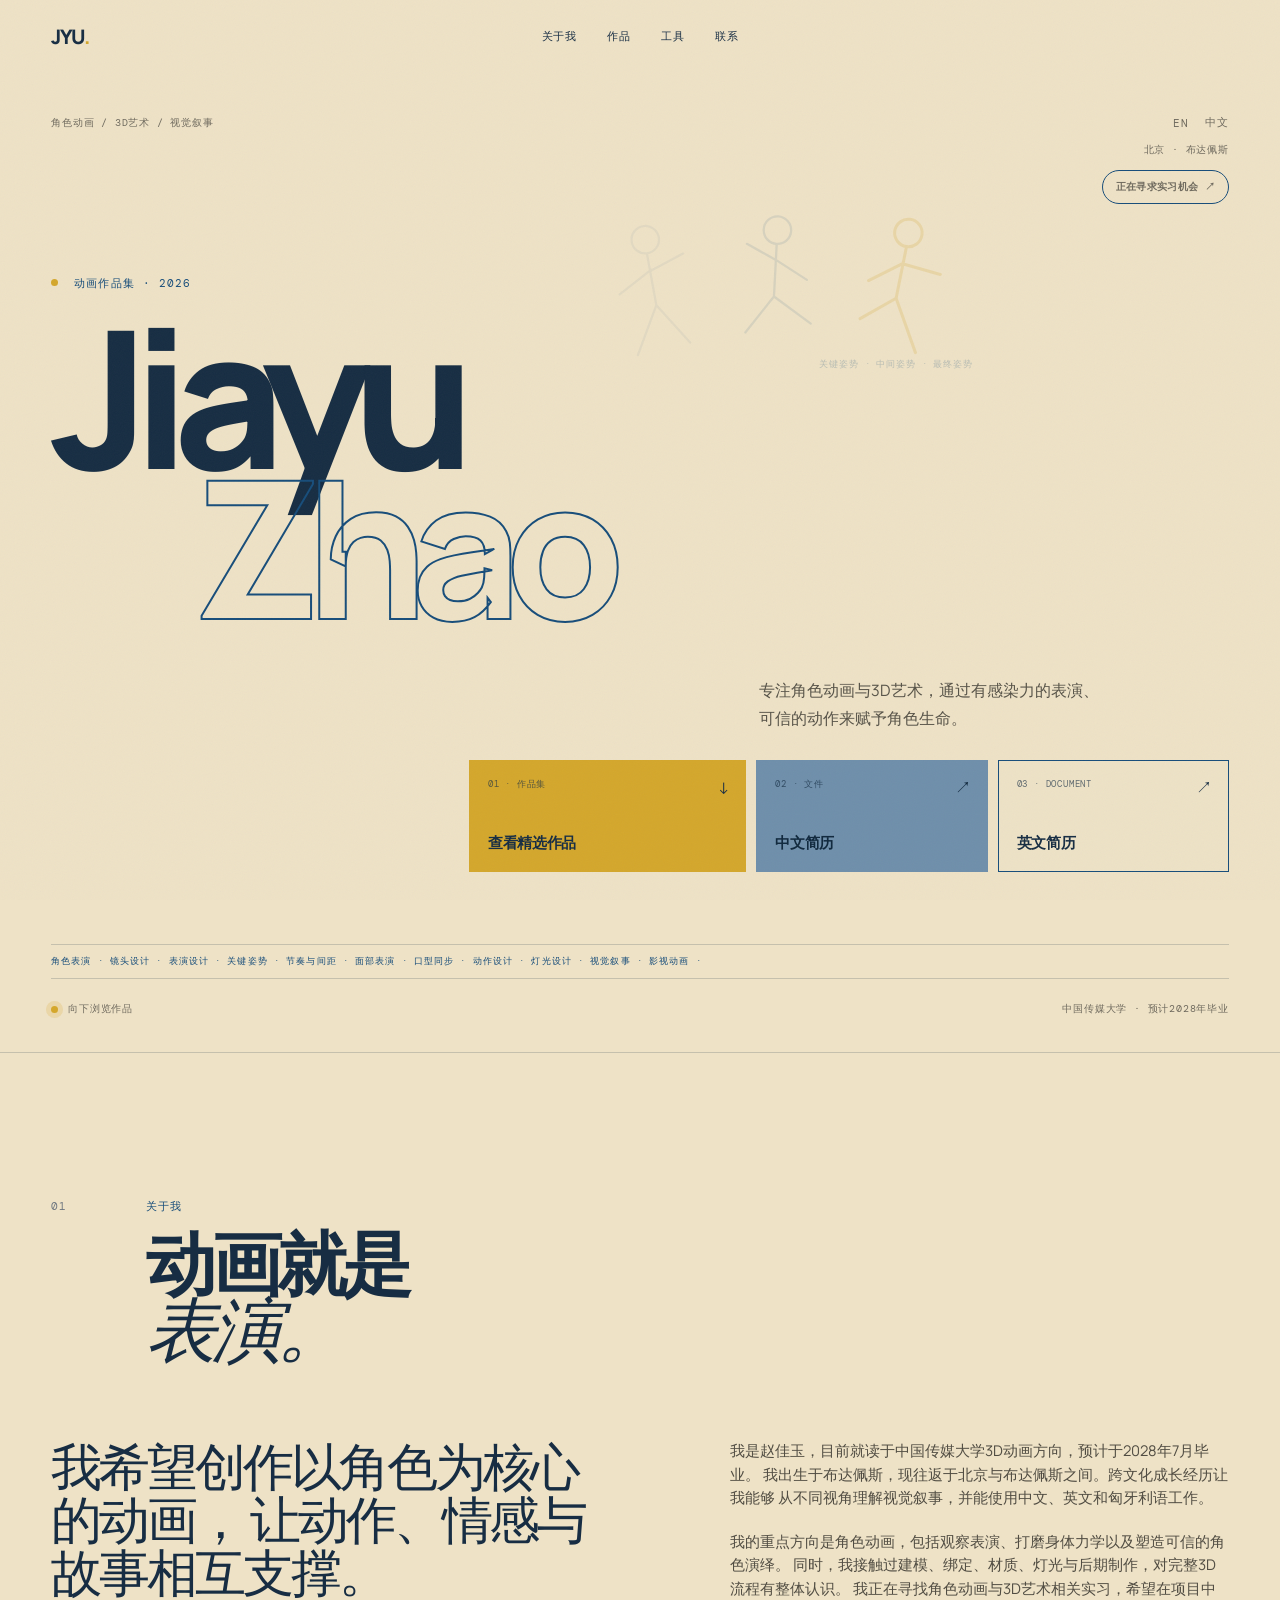
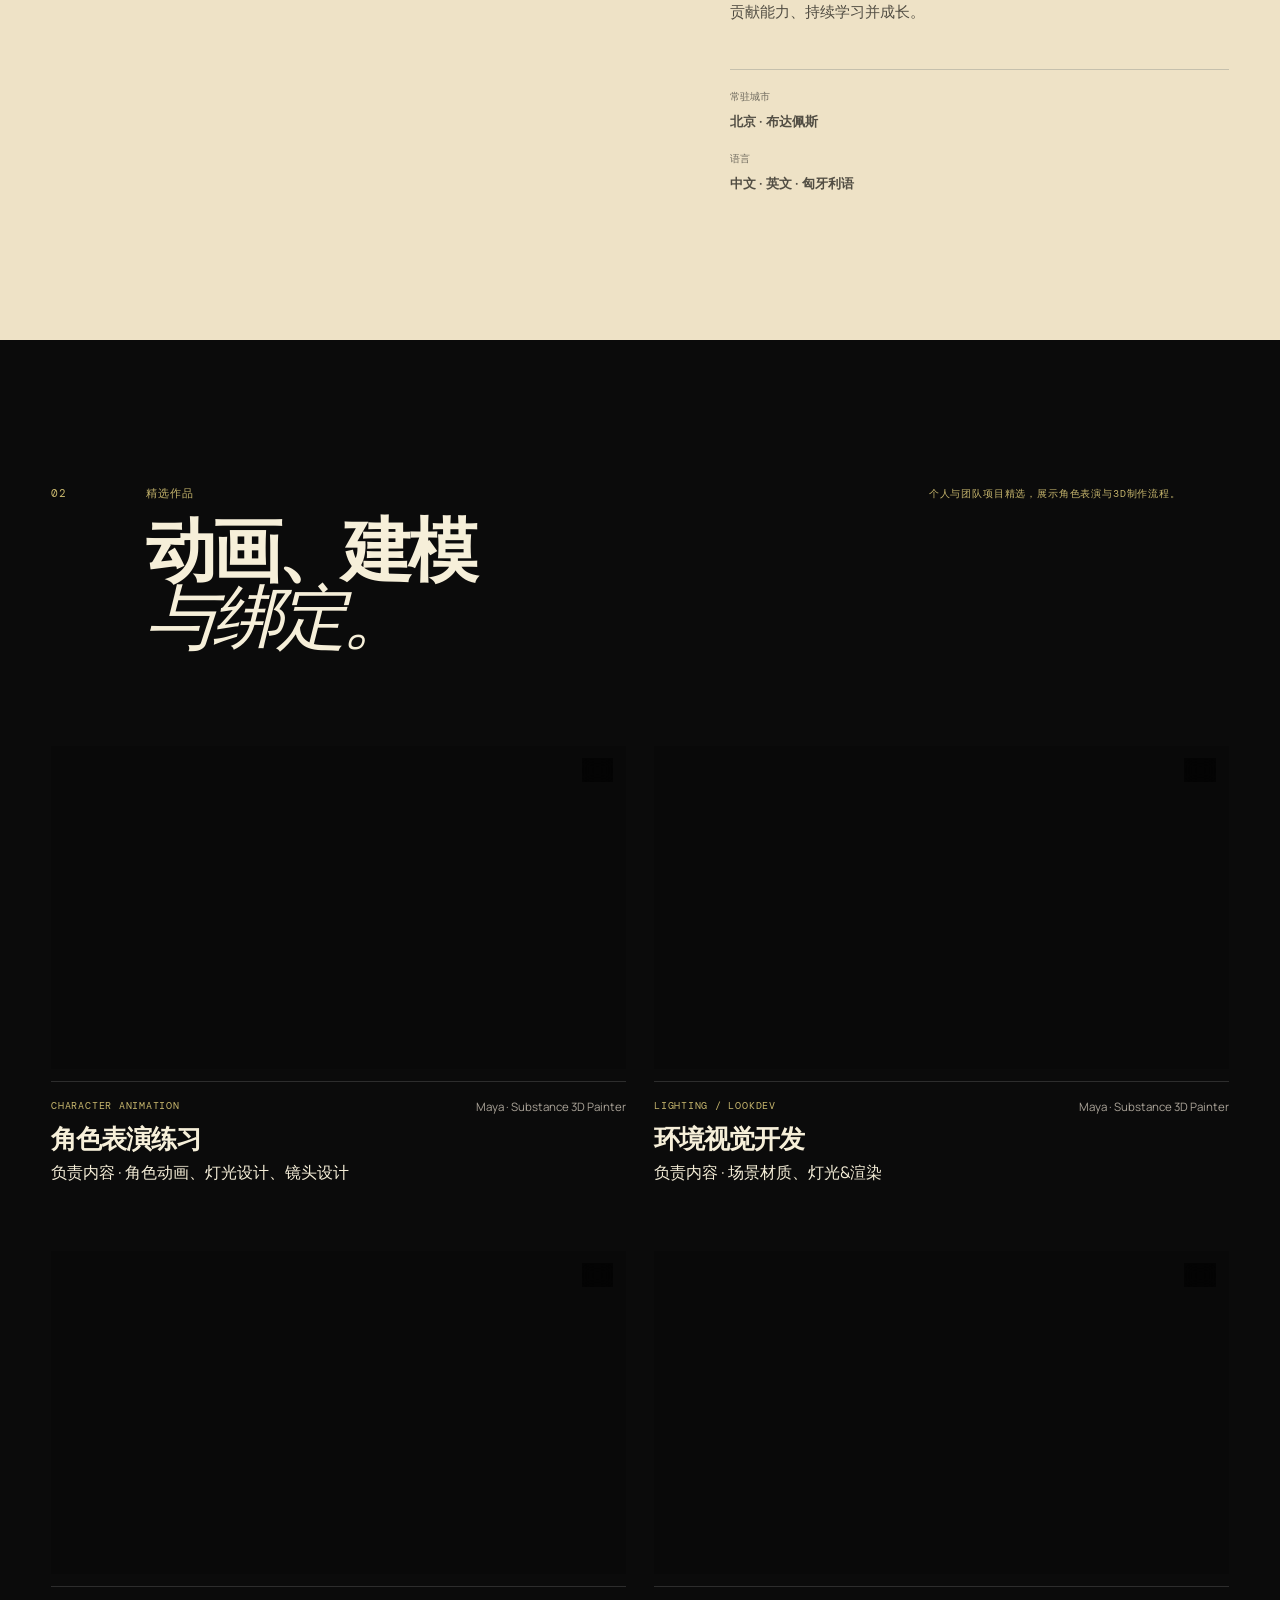
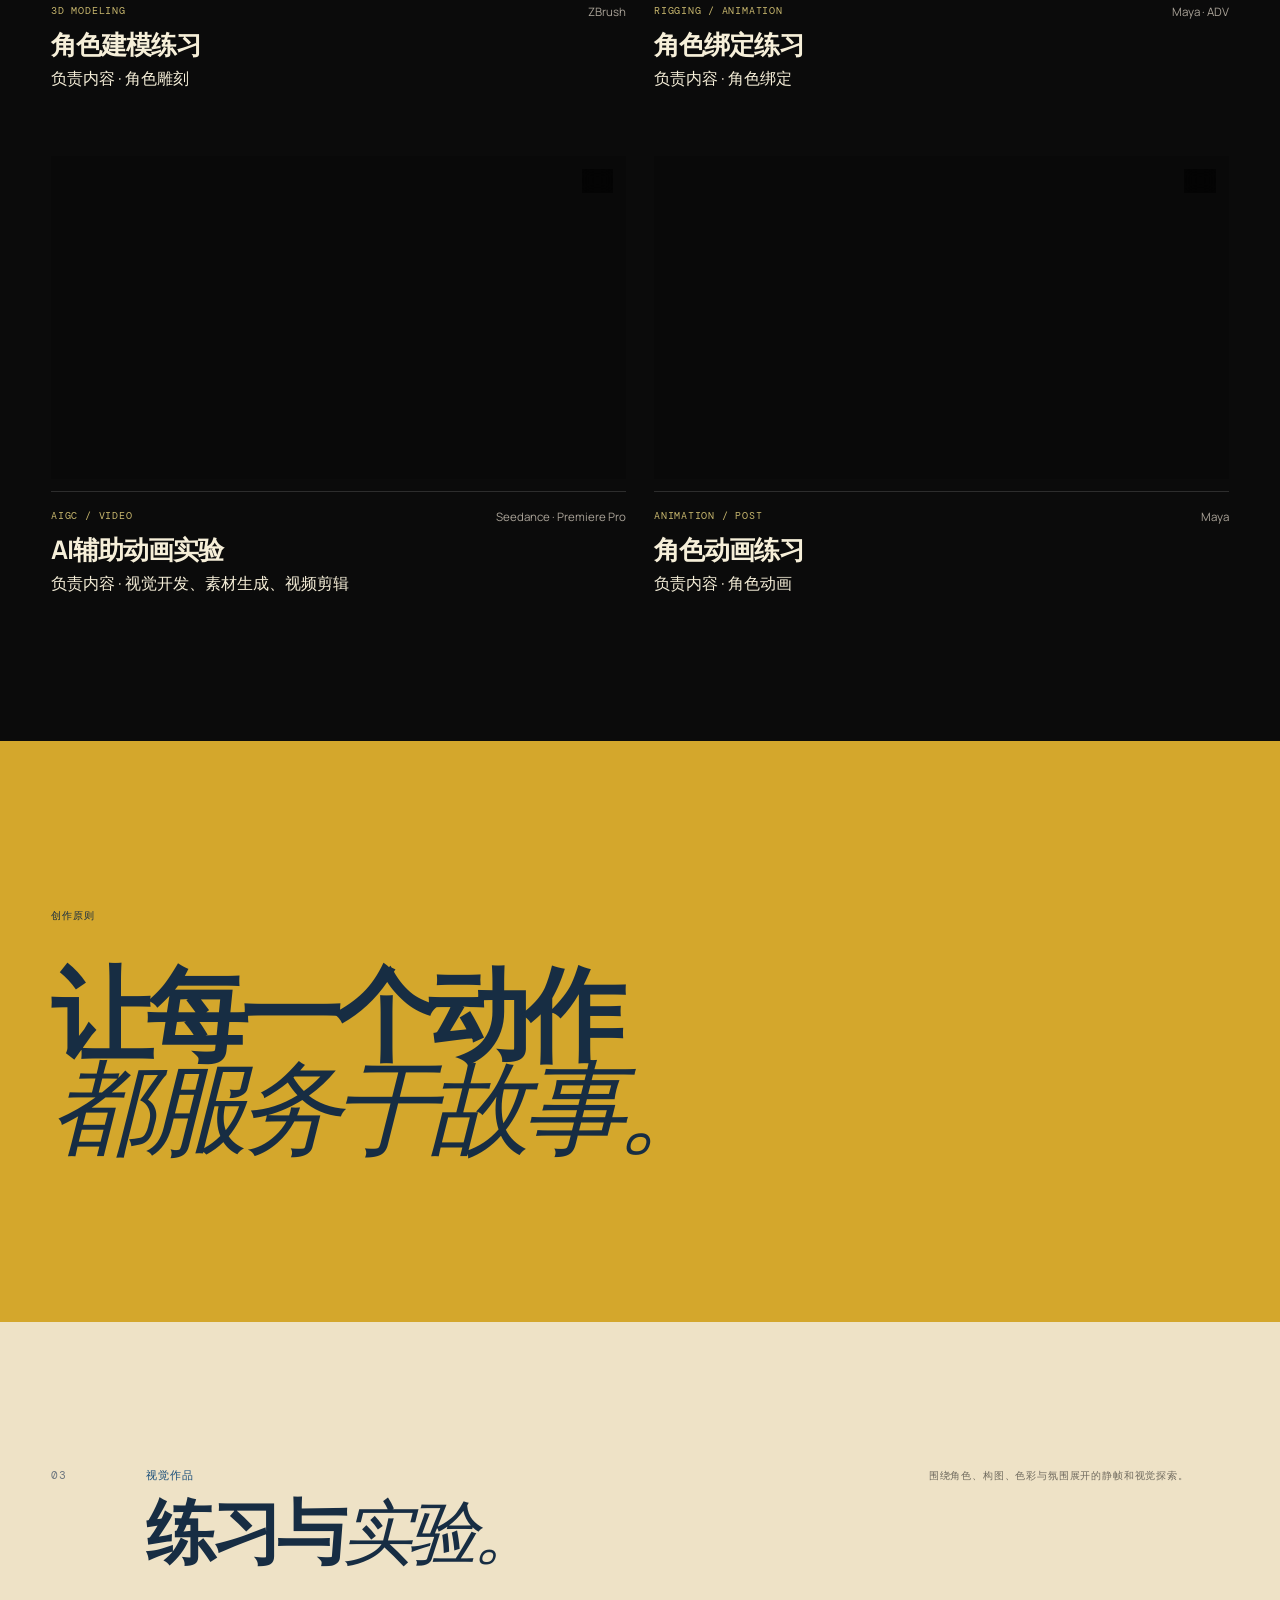
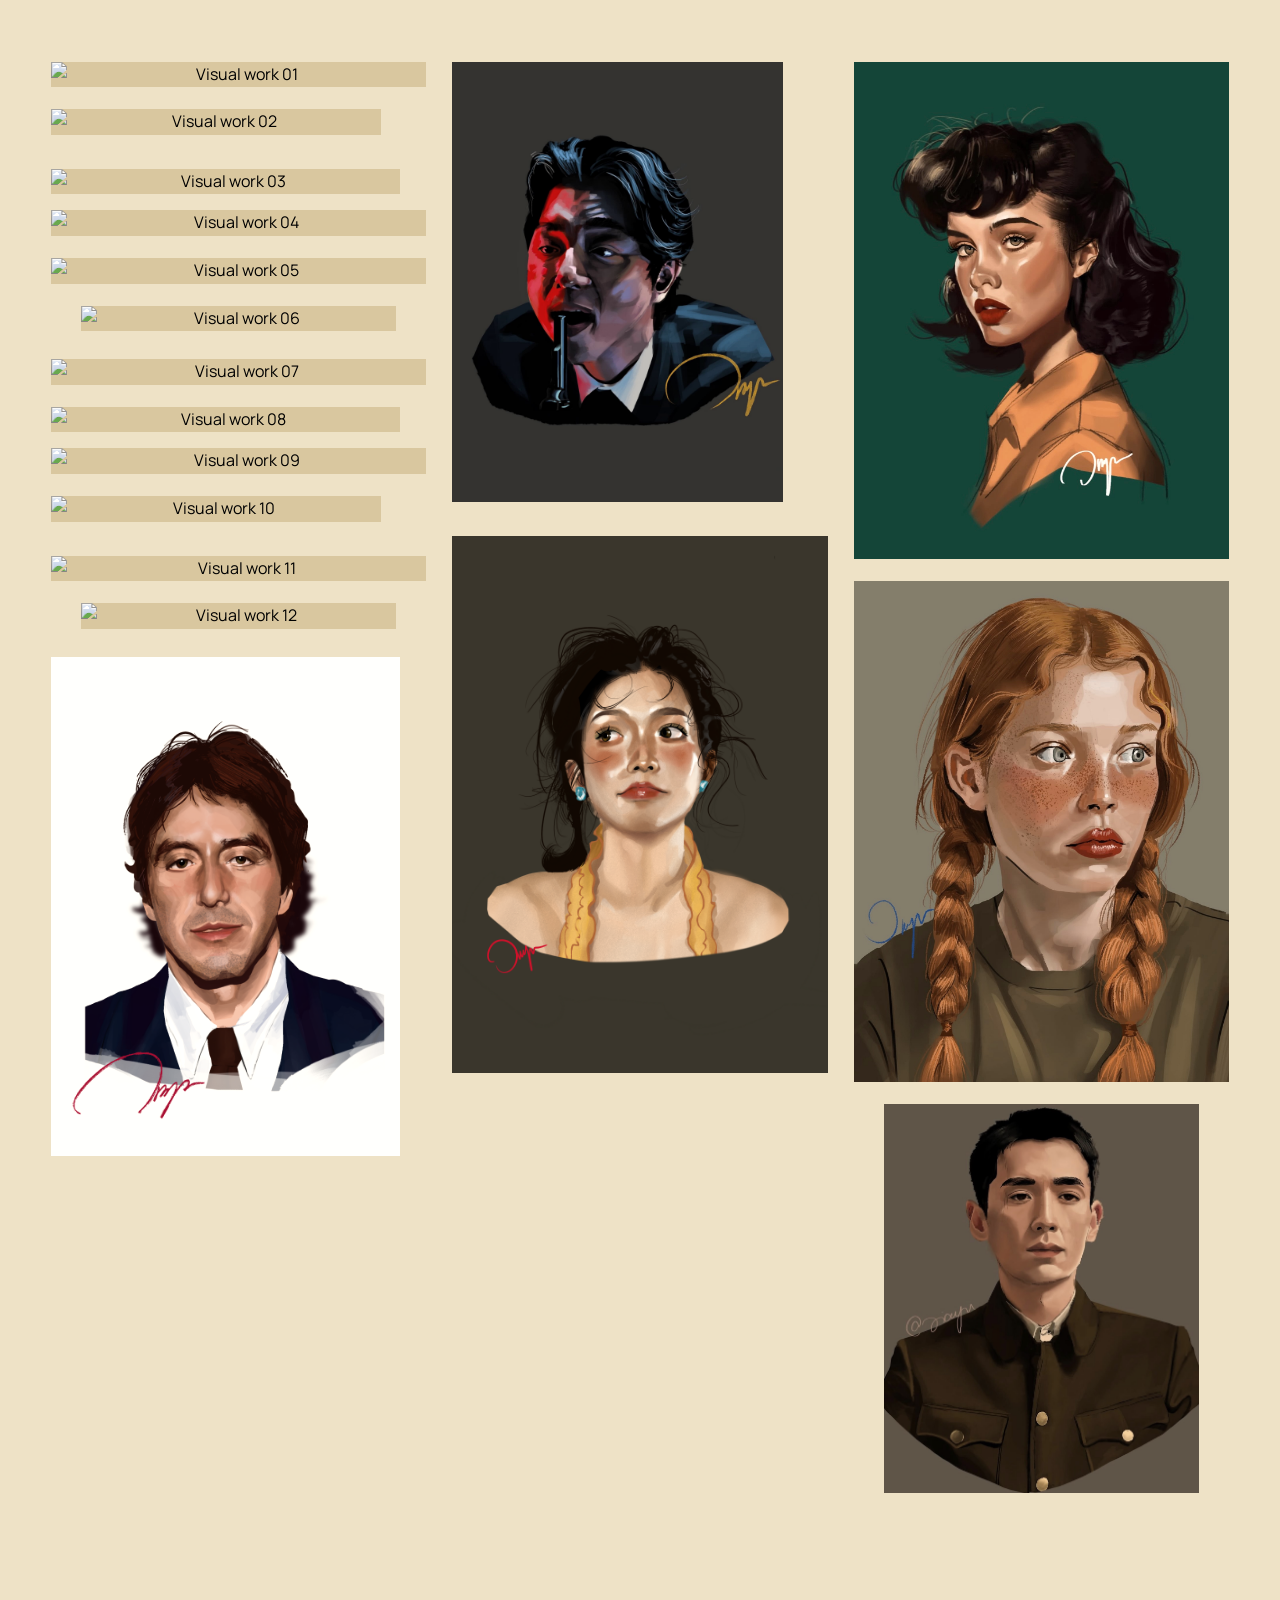
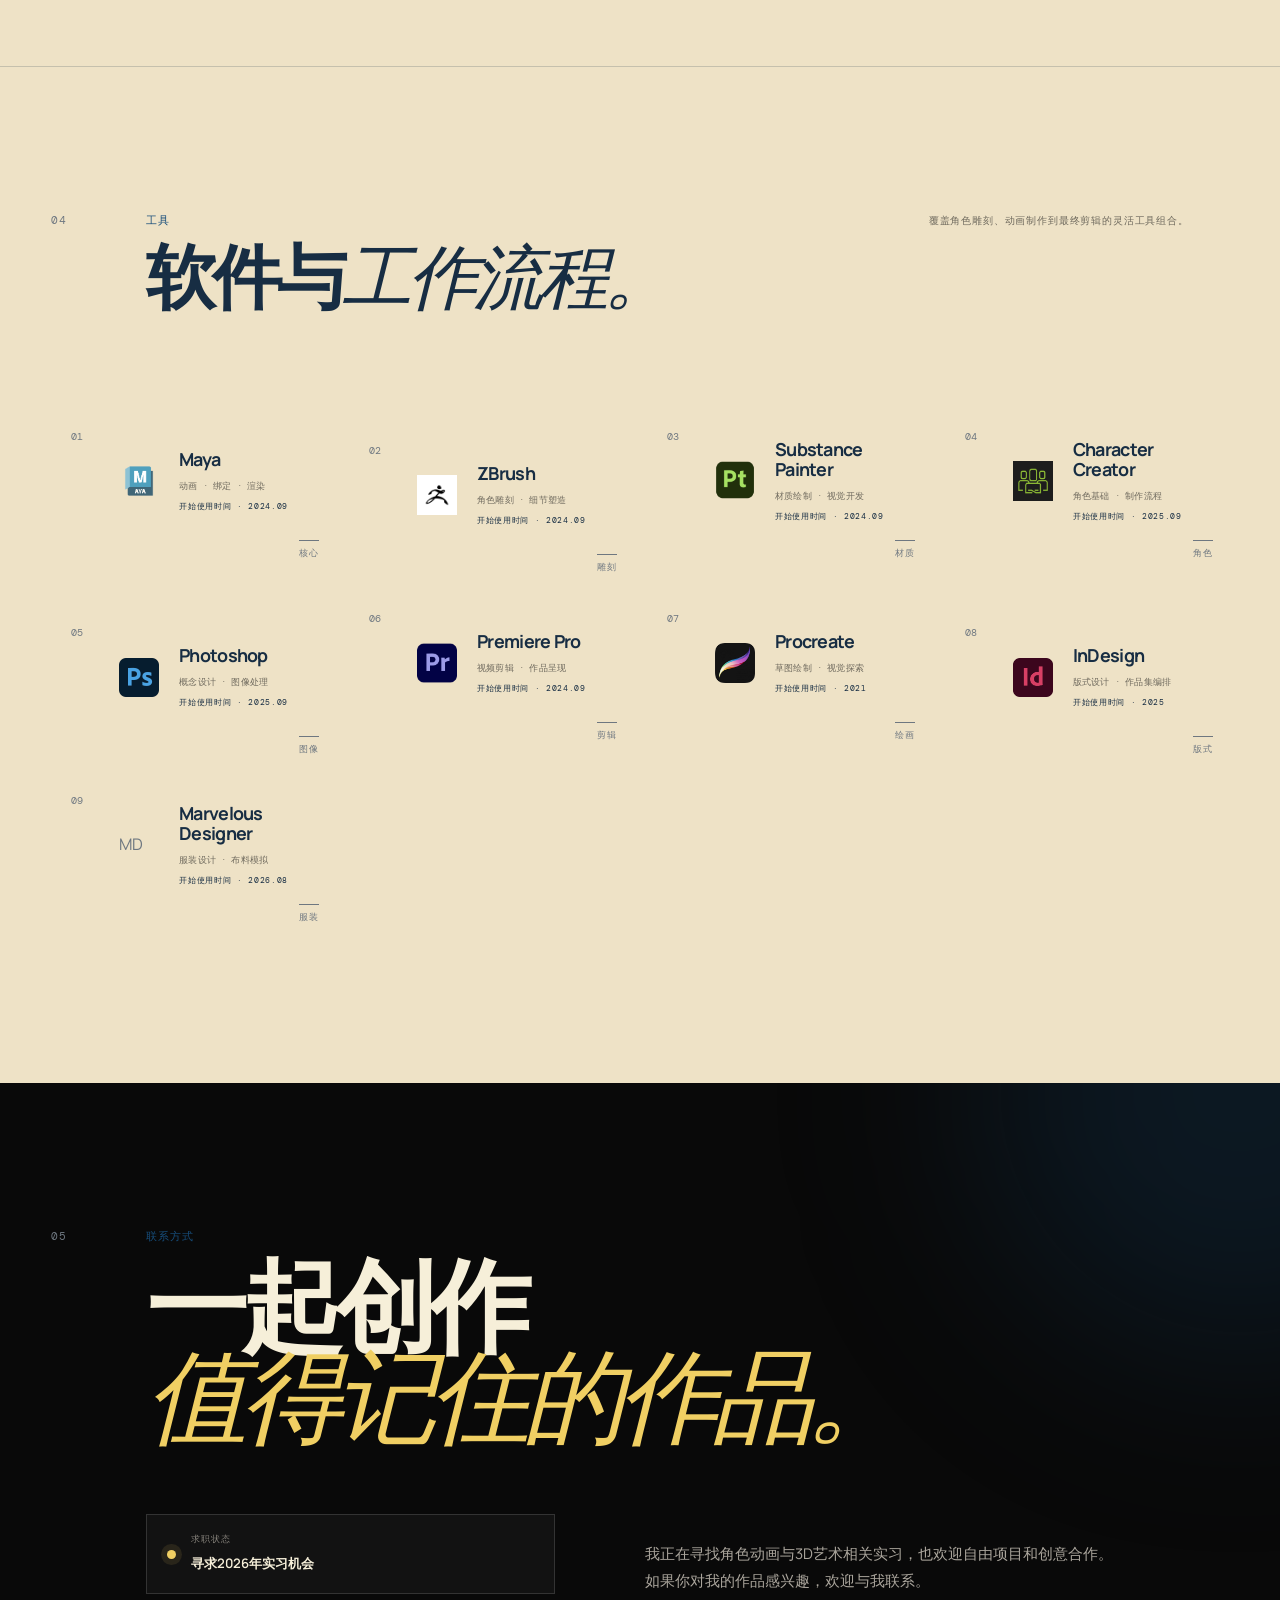
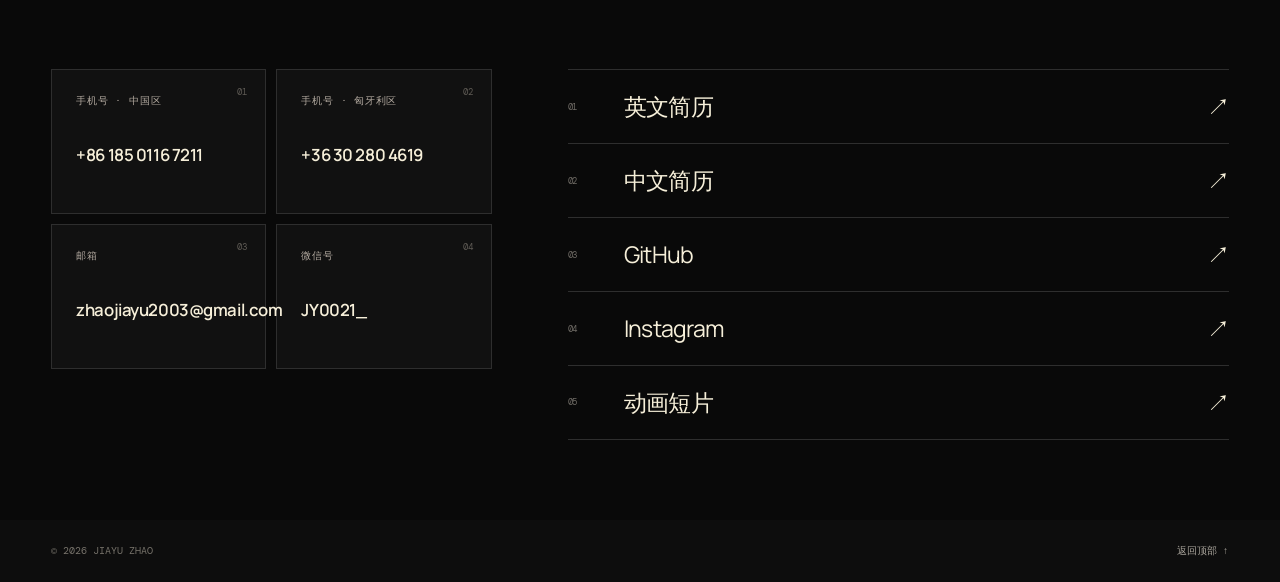
==== commit 523a590b: "Update zh.html" ====
--- a/zh.html
+++ b/zh.html
@@ -338,6 +338,7 @@
             <div class="skill"><span class="skill-index">06</span><img src="img/premiere.png" alt="Premiere Pro 图标"><div class="skill-copy"><strong>Premiere Pro</strong><small>视频剪辑 · 作品呈现</small><span class="skill-since">开始使用时间 · 2024.09</span></div><span class="skill-mark">剪辑</span></div>
             <div class="skill"><span class="skill-index">07</span><img src="img/procreate.png" alt="Procreate 图标"><div class="skill-copy"><strong>Procreate</strong><small>草图绘制 · 视觉探索</small><span class="skill-since">开始使用时间 · 2021</span></div><span class="skill-mark">绘画</span></div>
             <div class="skill"><span class="skill-index">08</span><img src="img/indesign.png" alt="InDesign 图标"><div class="skill-copy"><strong>InDesign</strong><small>版式设计 · 作品集编排</small><span class="skill-since">开始使用时间 · 2025</span></div><span class="skill-mark">版式</span></div>
+            <div class="skill"><span class="skill-index">09</span><span class="skill-icon-text" aria-hidden="true">MD</span><div class="skill-copy"><strong>Marvelous Designer</strong><small>服装设计 · 布料模拟</small><span class="skill-since">开始使用时间 · 2026.08</span></div><span class="skill-mark">服装</span></div>
         </div>
     </section>
 
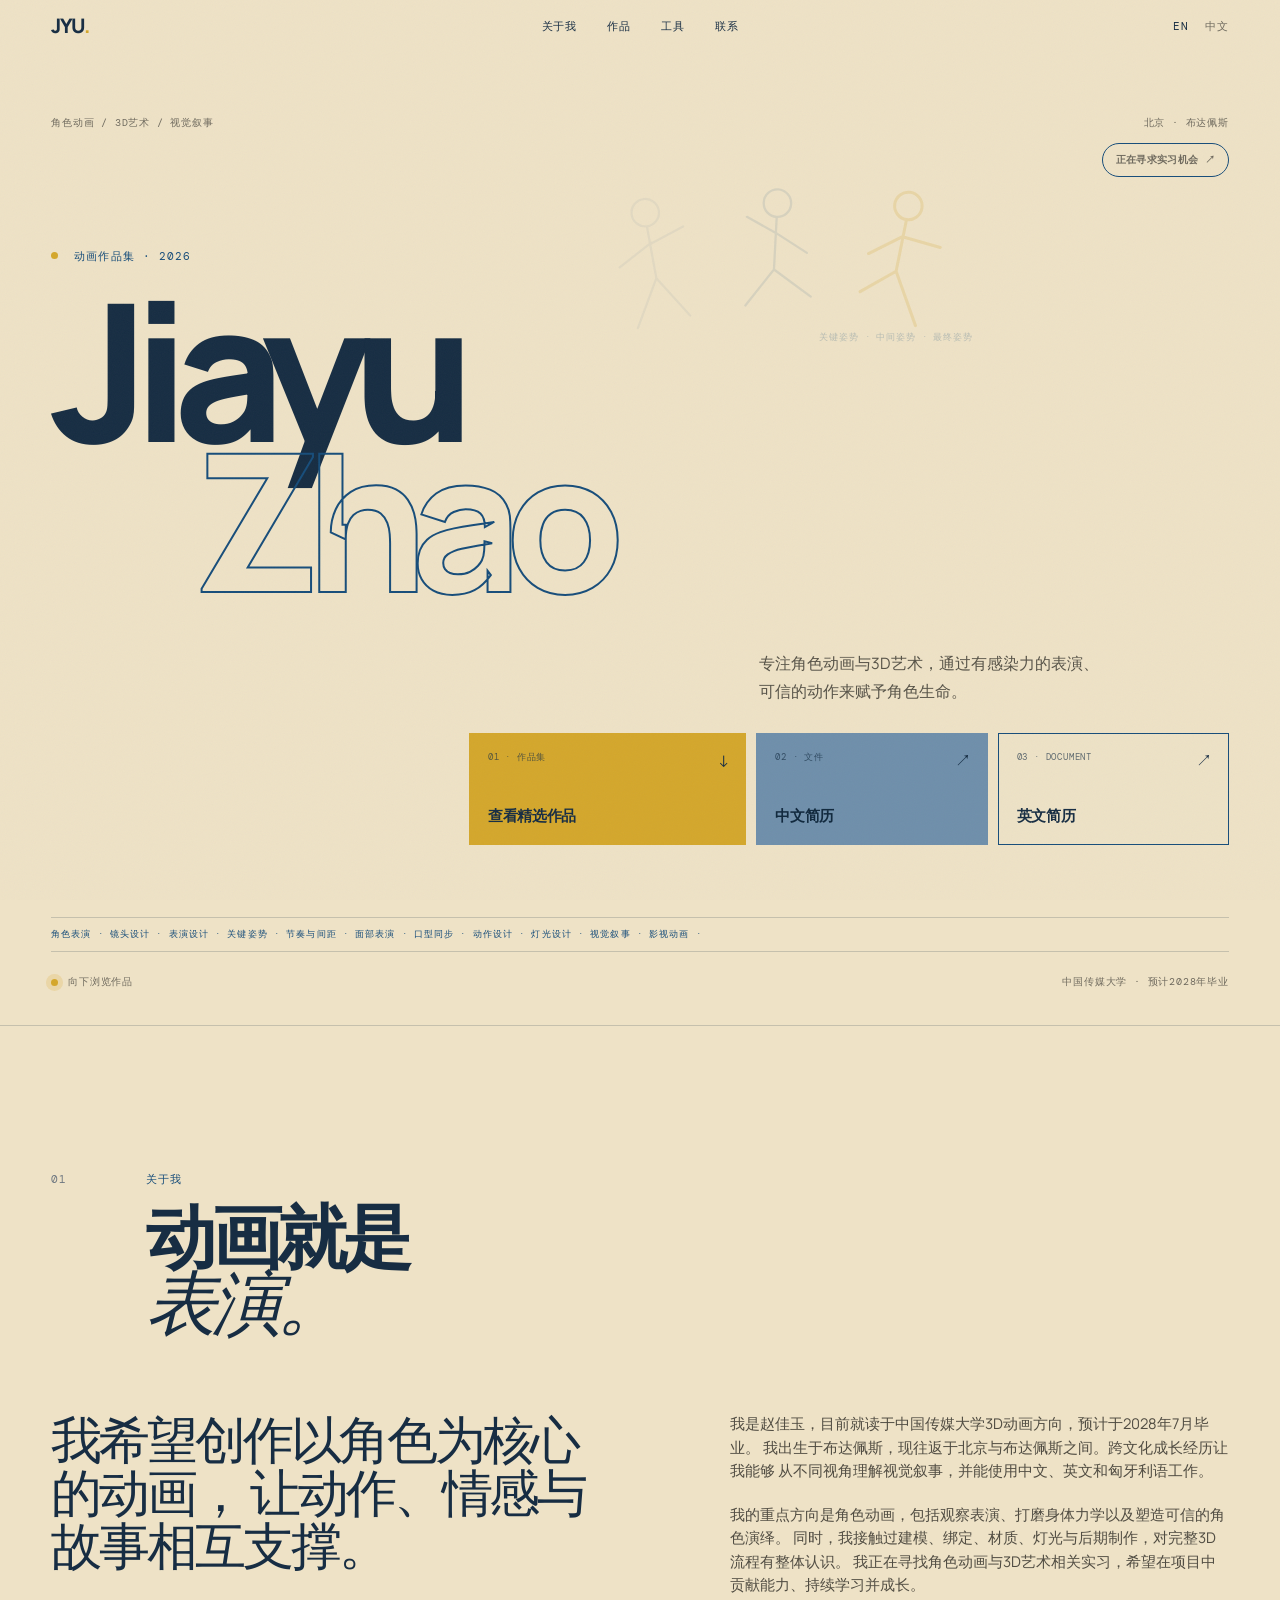
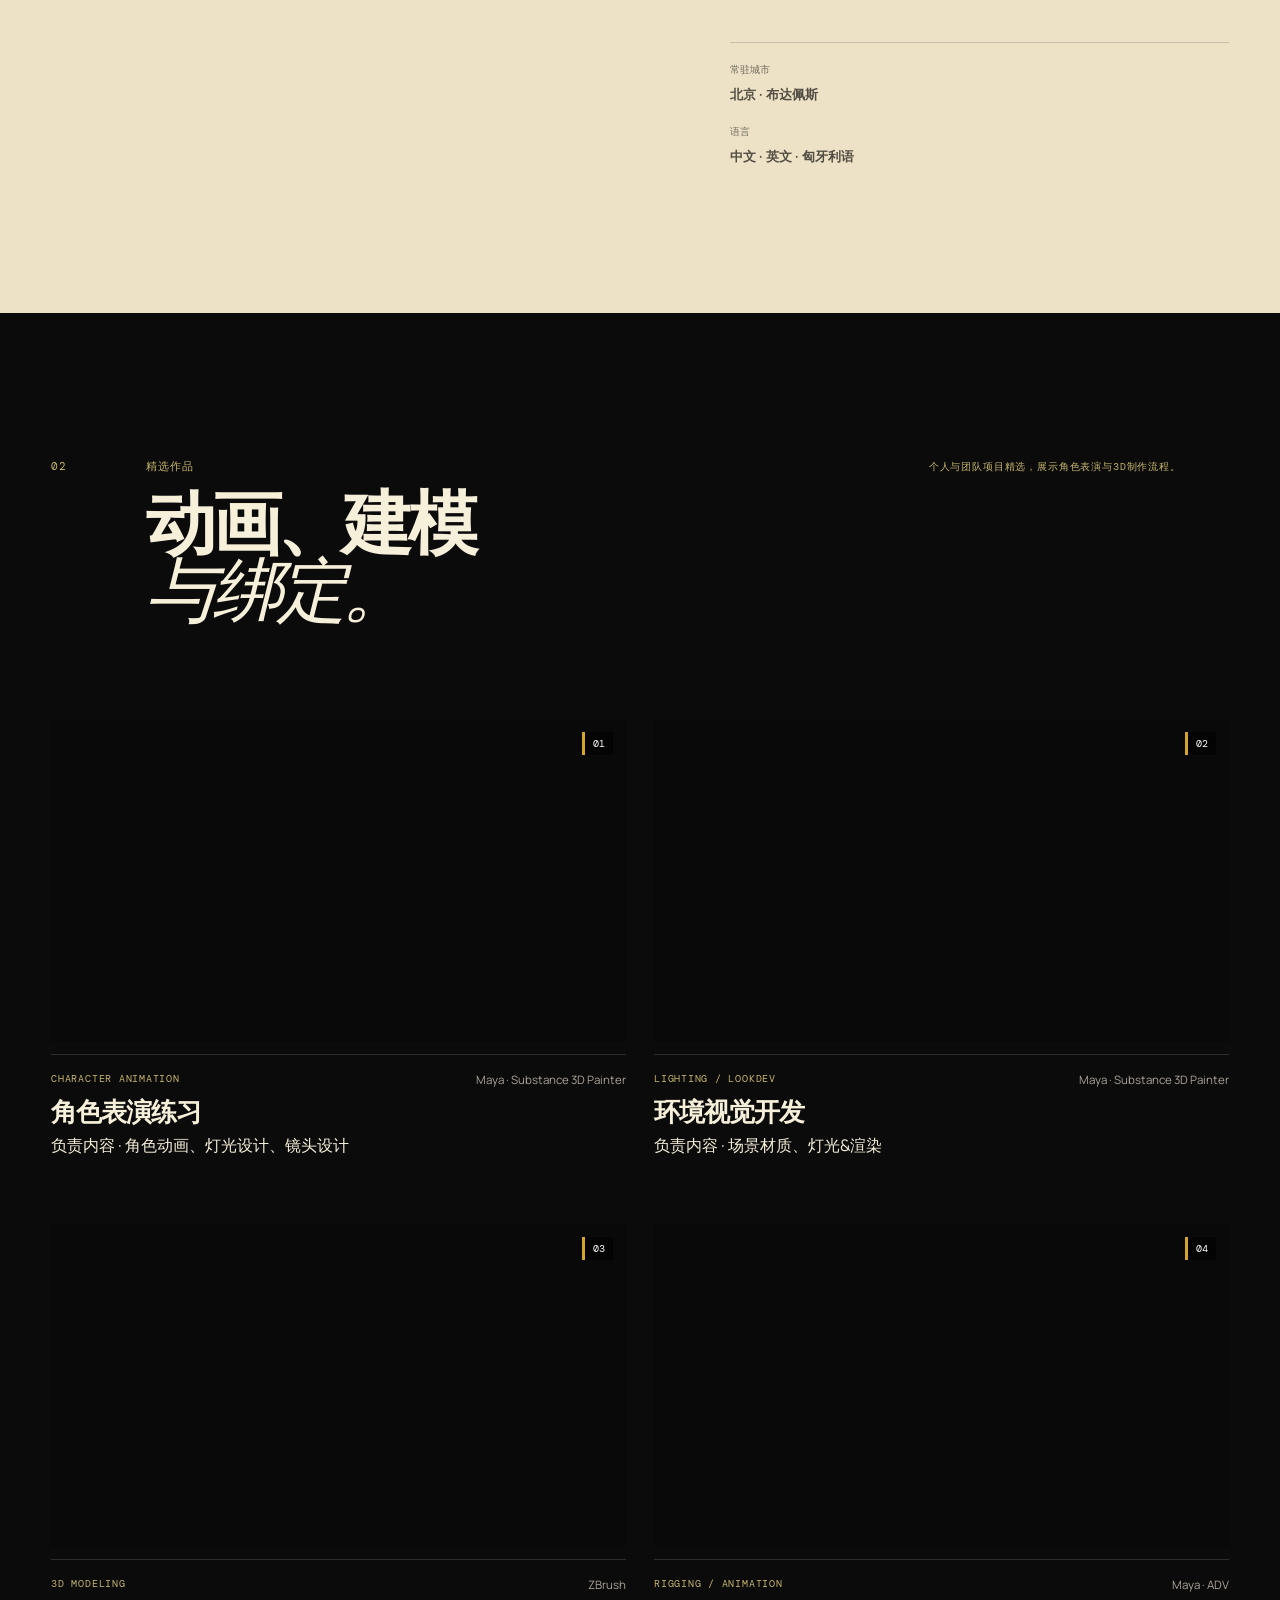
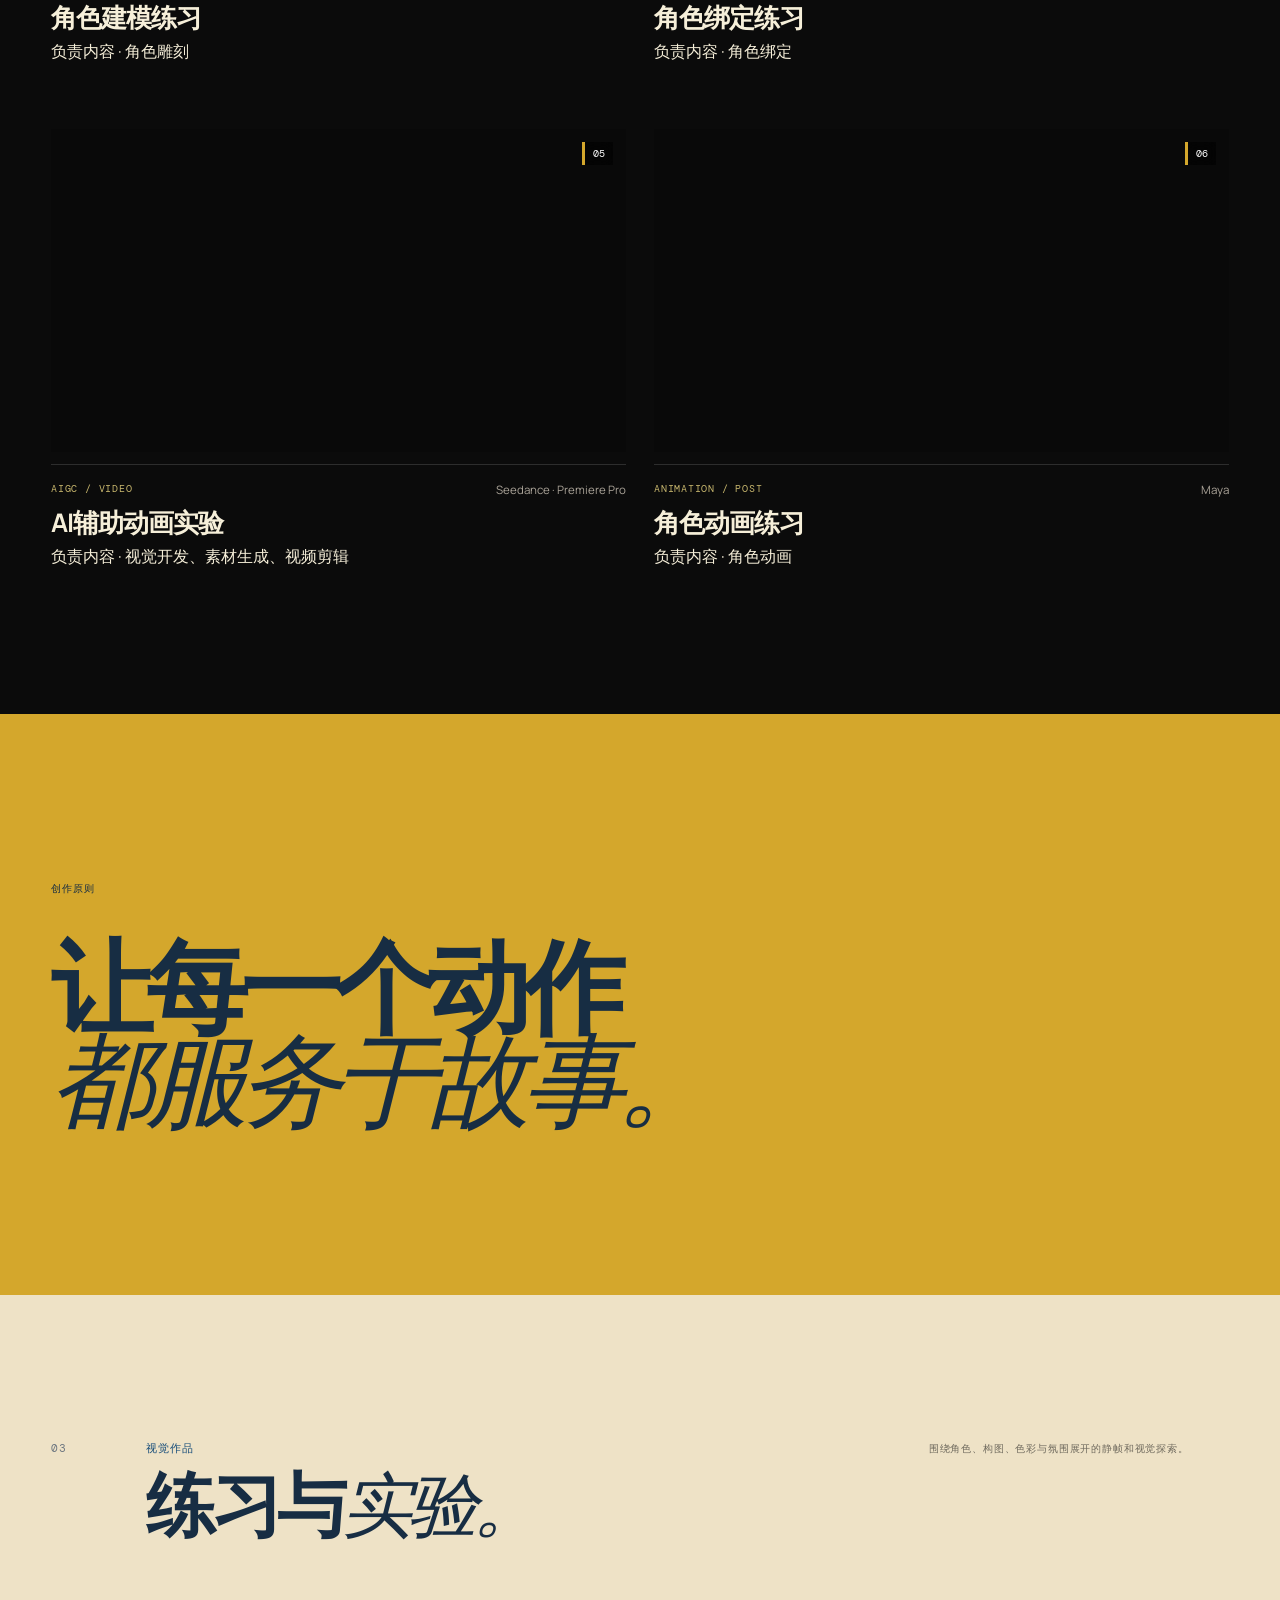
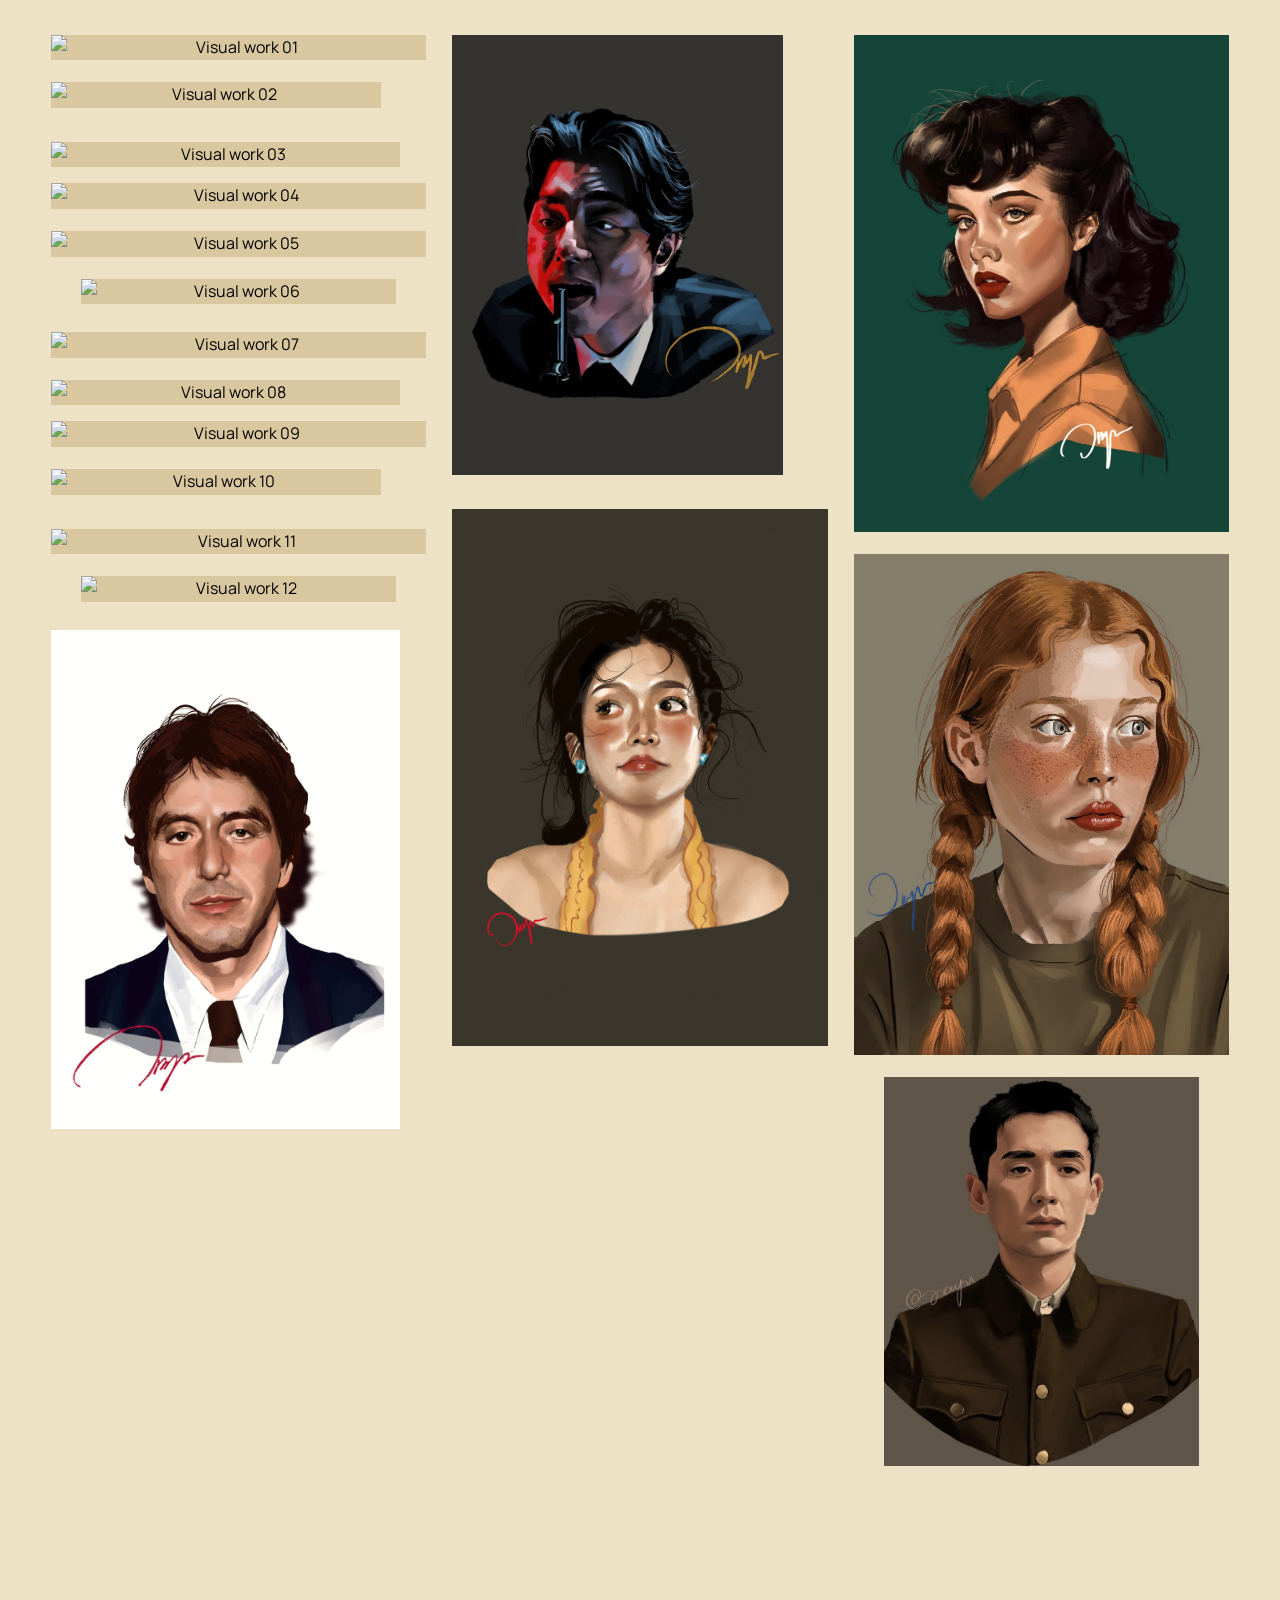
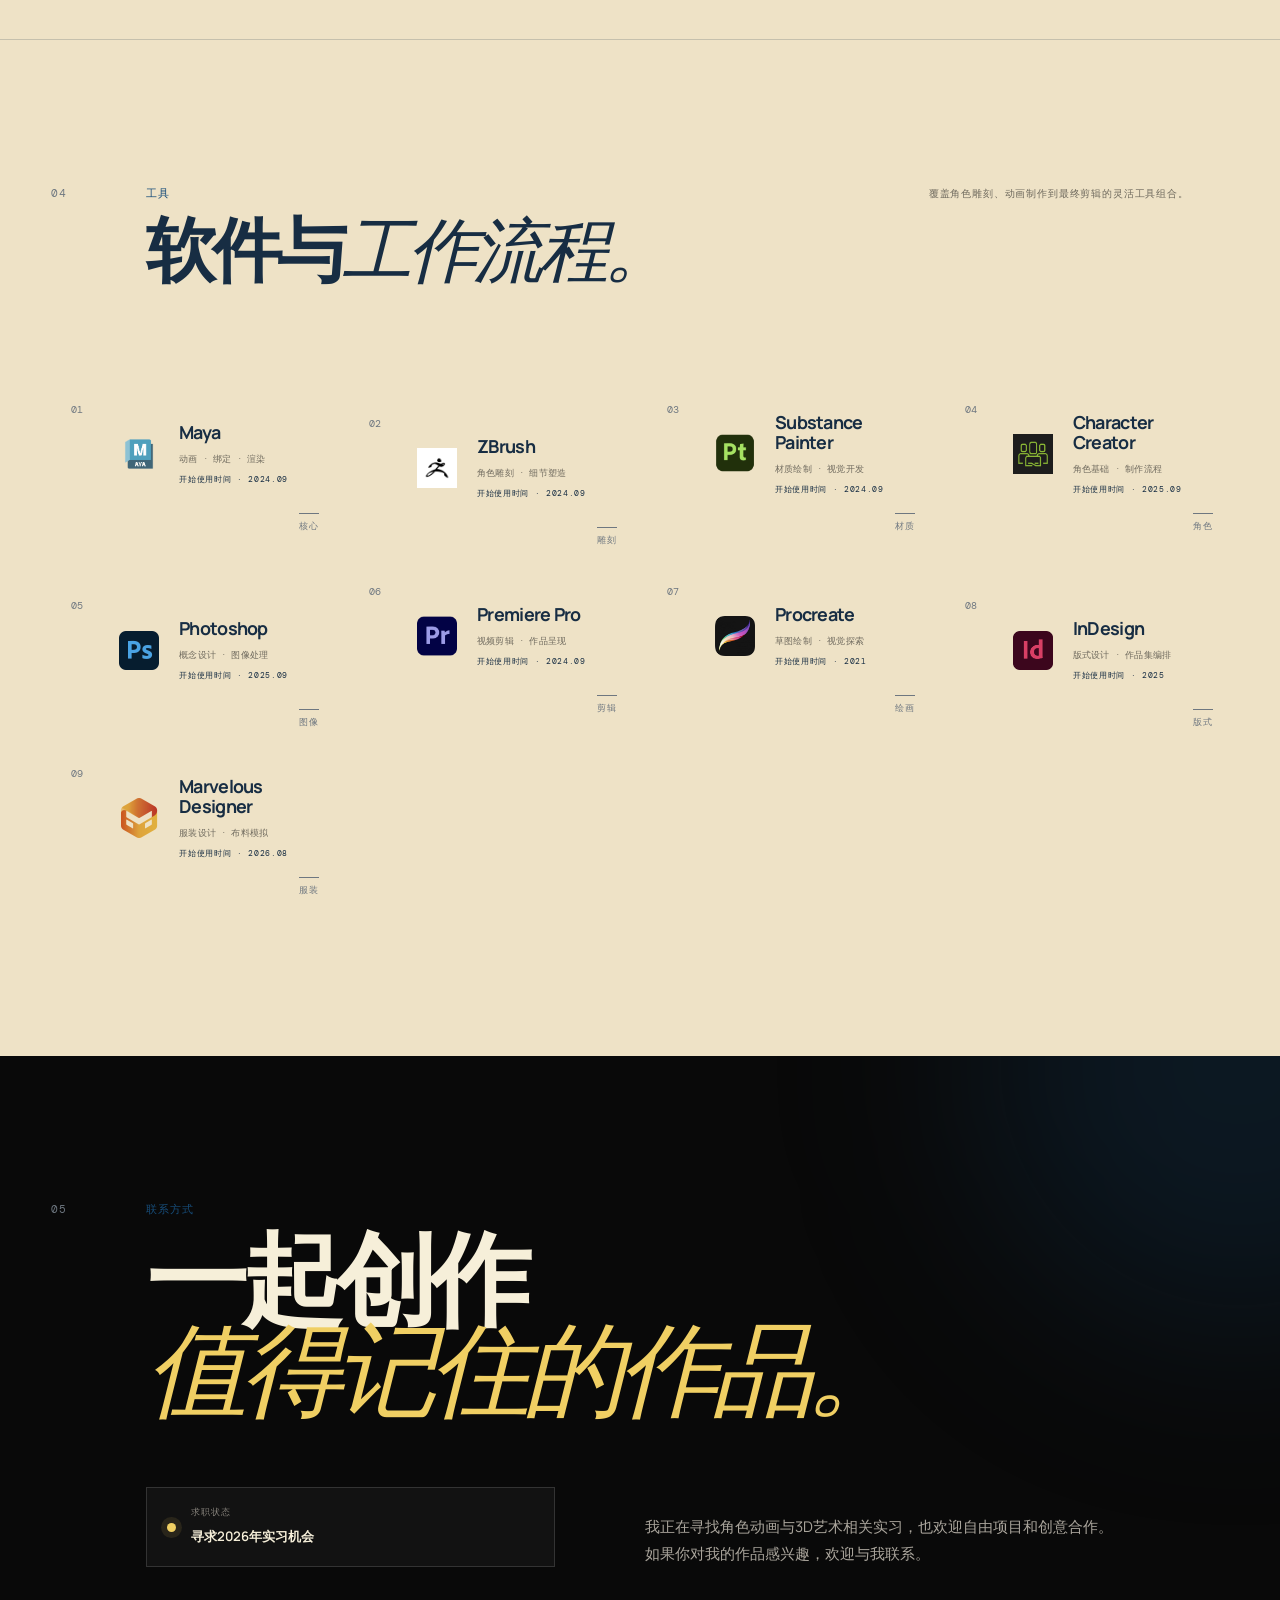
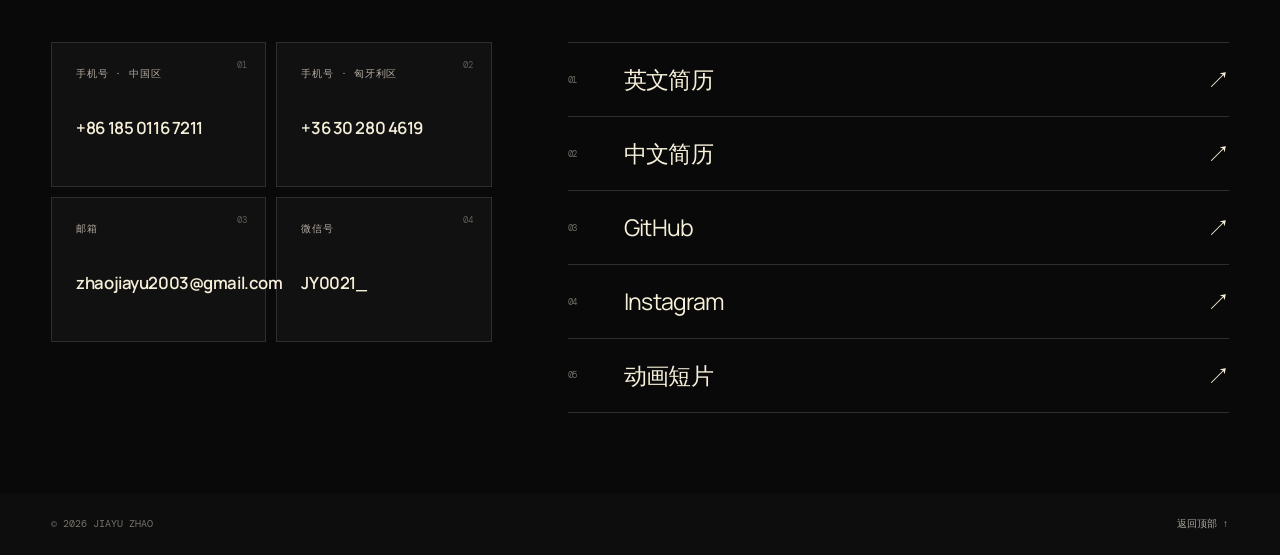
==== commit de369cbe: "Update zh.html" ====
--- a/zh.html
+++ b/zh.html
@@ -27,6 +27,11 @@
         <a href="#contact">联系</a>
     </nav>
 
+    <div class="language-switch header-language" aria-label="Language">
+        <a href="index.html">EN</a>
+        <span aria-current="page">中文</span>
+    </div>
+
 </header>
 
 <main id="top">
@@ -36,10 +41,6 @@
         <div class="hero-top">
             <span>角色动画 / 3D艺术 / 视觉叙事</span>
             <div class="hero-location">
-                <div class="language-switch" aria-label="Language">
-                    <a href="index.html">EN</a>
-                    <span aria-current="page">中文</span>
-                </div>
                 <span>北京 · 布达佩斯</span>
                 <a class="header-link" href="#contact"> 正在寻求实习机会 <span>↗</span></a>
             </div>
@@ -338,7 +339,7 @@
             <div class="skill"><span class="skill-index">06</span><img src="img/premiere.png" alt="Premiere Pro 图标"><div class="skill-copy"><strong>Premiere Pro</strong><small>视频剪辑 · 作品呈现</small><span class="skill-since">开始使用时间 · 2024.09</span></div><span class="skill-mark">剪辑</span></div>
             <div class="skill"><span class="skill-index">07</span><img src="img/procreate.png" alt="Procreate 图标"><div class="skill-copy"><strong>Procreate</strong><small>草图绘制 · 视觉探索</small><span class="skill-since">开始使用时间 · 2021</span></div><span class="skill-mark">绘画</span></div>
             <div class="skill"><span class="skill-index">08</span><img src="img/indesign.png" alt="InDesign 图标"><div class="skill-copy"><strong>InDesign</strong><small>版式设计 · 作品集编排</small><span class="skill-since">开始使用时间 · 2025</span></div><span class="skill-mark">版式</span></div>
-            <div class="skill"><span class="skill-index">09</span><span class="skill-icon-text" aria-hidden="true">MD</span><div class="skill-copy"><strong>Marvelous Designer</strong><small>服装设计 · 布料模拟</small><span class="skill-since">开始使用时间 · 2026.08</span></div><span class="skill-mark">服装</span></div>
+            <div class="skill"><span class="skill-index">09</span><img src="img/marvelousdesigner.png" alt="Marvelous Designer 图标"><div class="skill-copy"><strong>Marvelous Designer</strong><small>服装设计 · 布料模拟</small><span class="skill-since">开始使用时间 · 2026.08</span></div><span class="skill-mark">服装</span></div>
         </div>
     </section>
 
--- a/style.css
+++ b/style.css
@@ -107,10 +107,15 @@
 
 .site-header nav {
     display: flex;
+    align-items: center;
     gap: 30px;
     font: .68rem "DM Mono", monospace;
     text-transform: uppercase;
     letter-spacing: .08em;
+}
+
+.site-header .header-language {
+    justify-self: end;
 }
 
 .site-header nav a {
@@ -1440,3 +1445,16 @@
         padding: 22px;
     }
 }
+.skill-icon-text {
+    width: 40px;
+    height: 40px;
+    display: grid;
+    place-items: center;
+    flex: 0 0 40px;
+    border-radius: 8px;
+    background: #111;
+    color: #fff;
+    font-size: 14px;
+    font-weight: 800;
+    letter-spacing: .08em;
+}
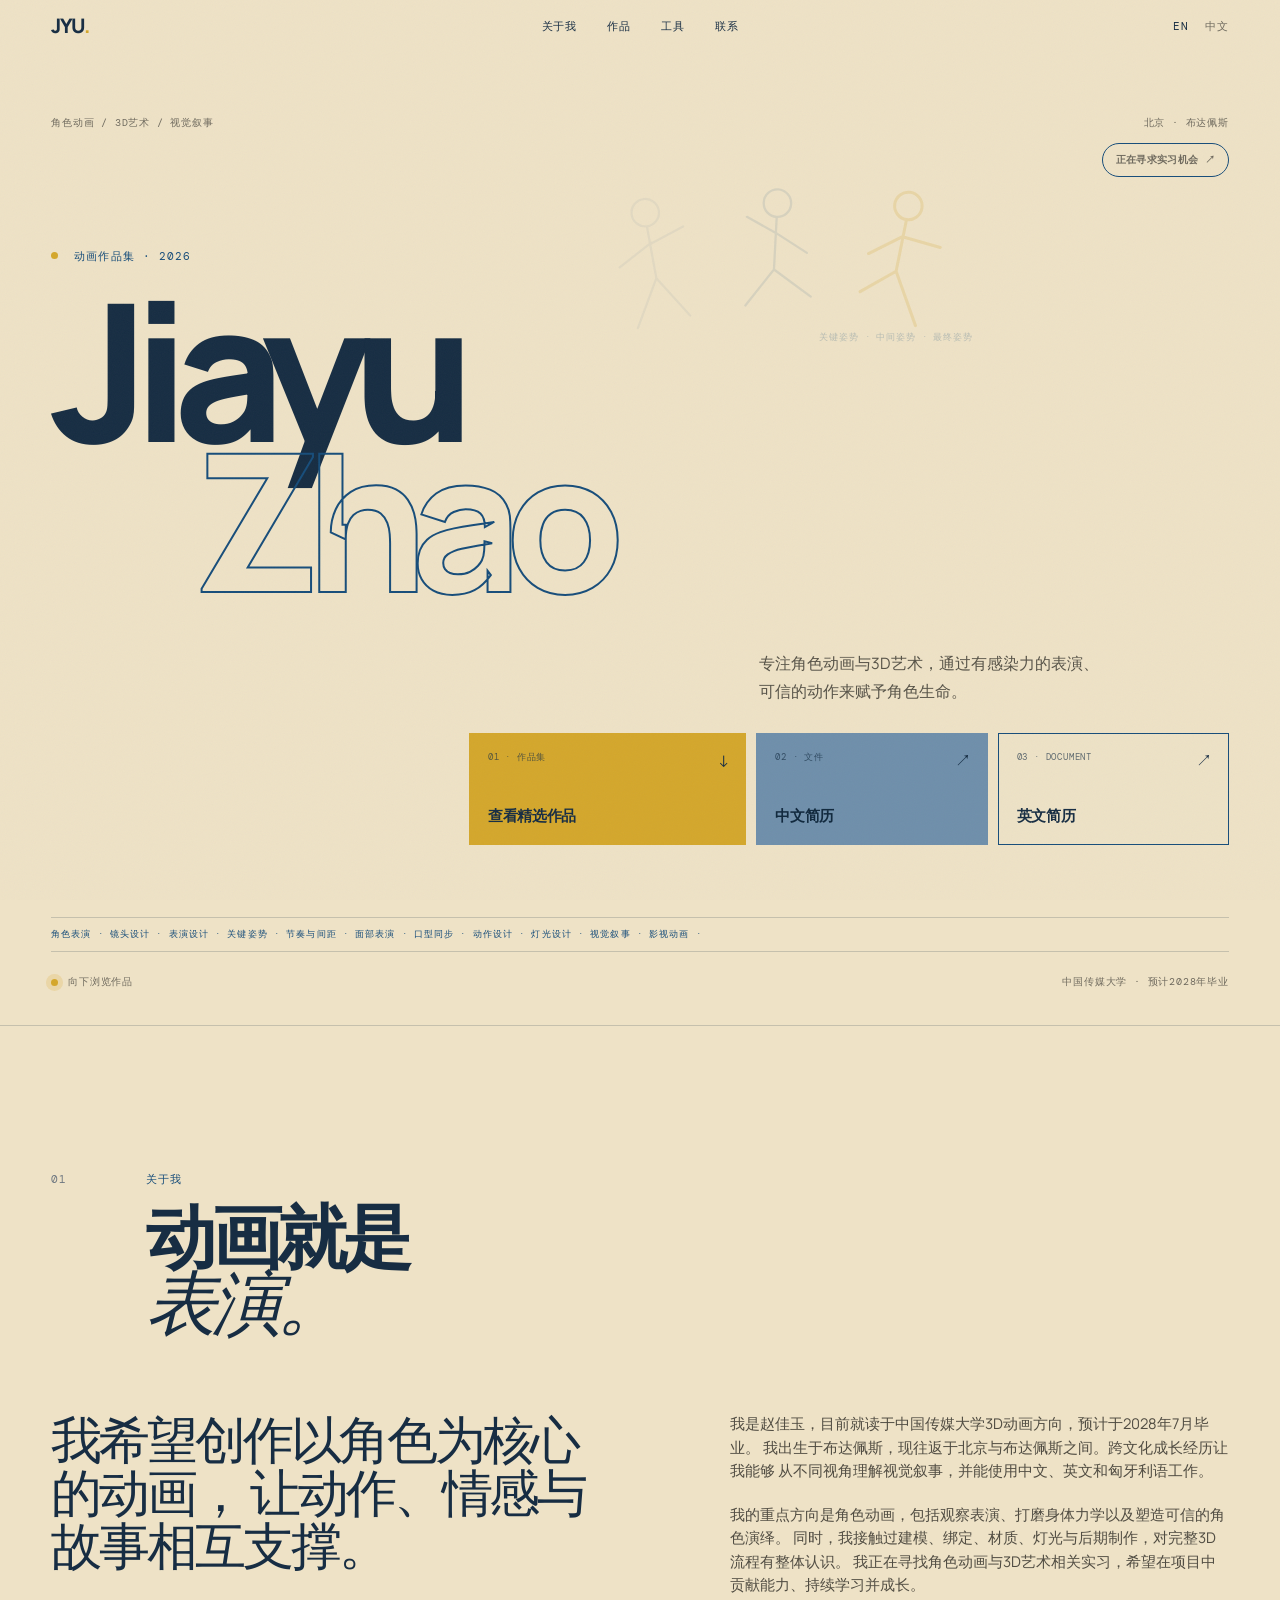
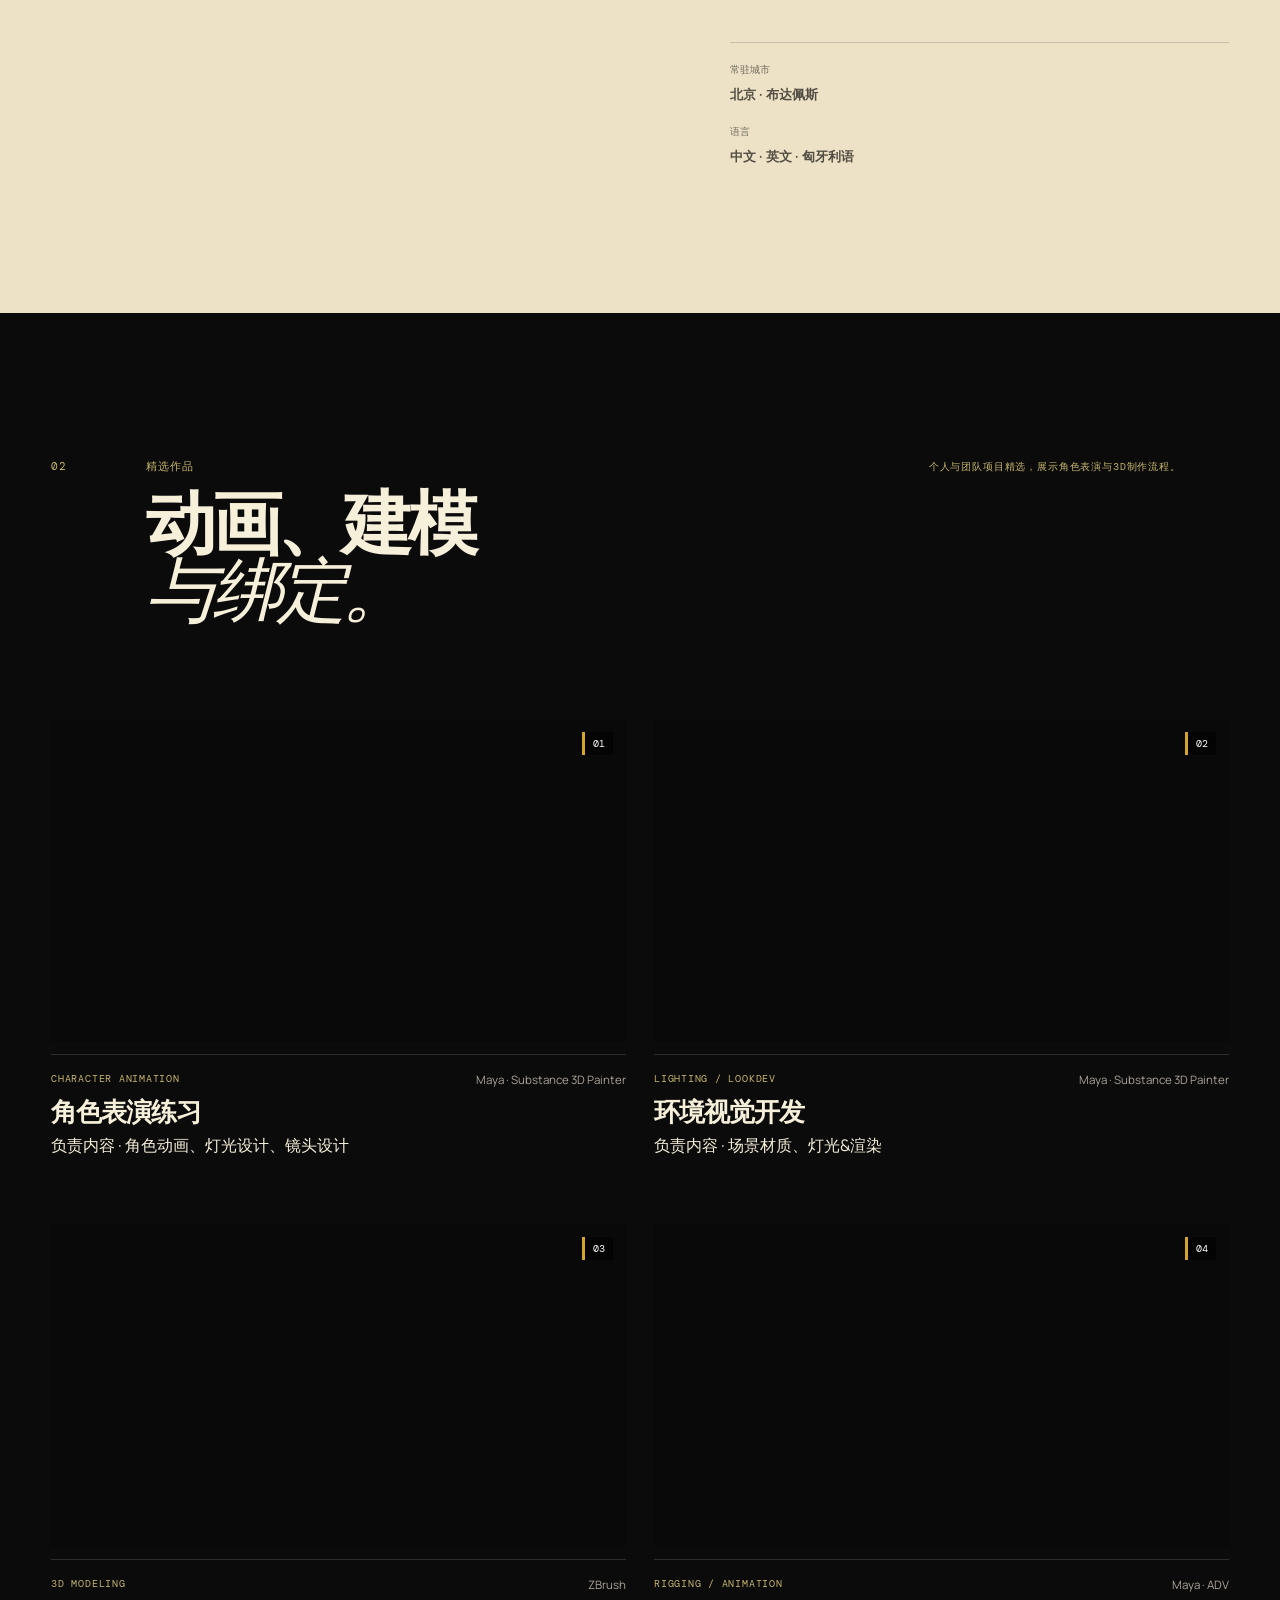
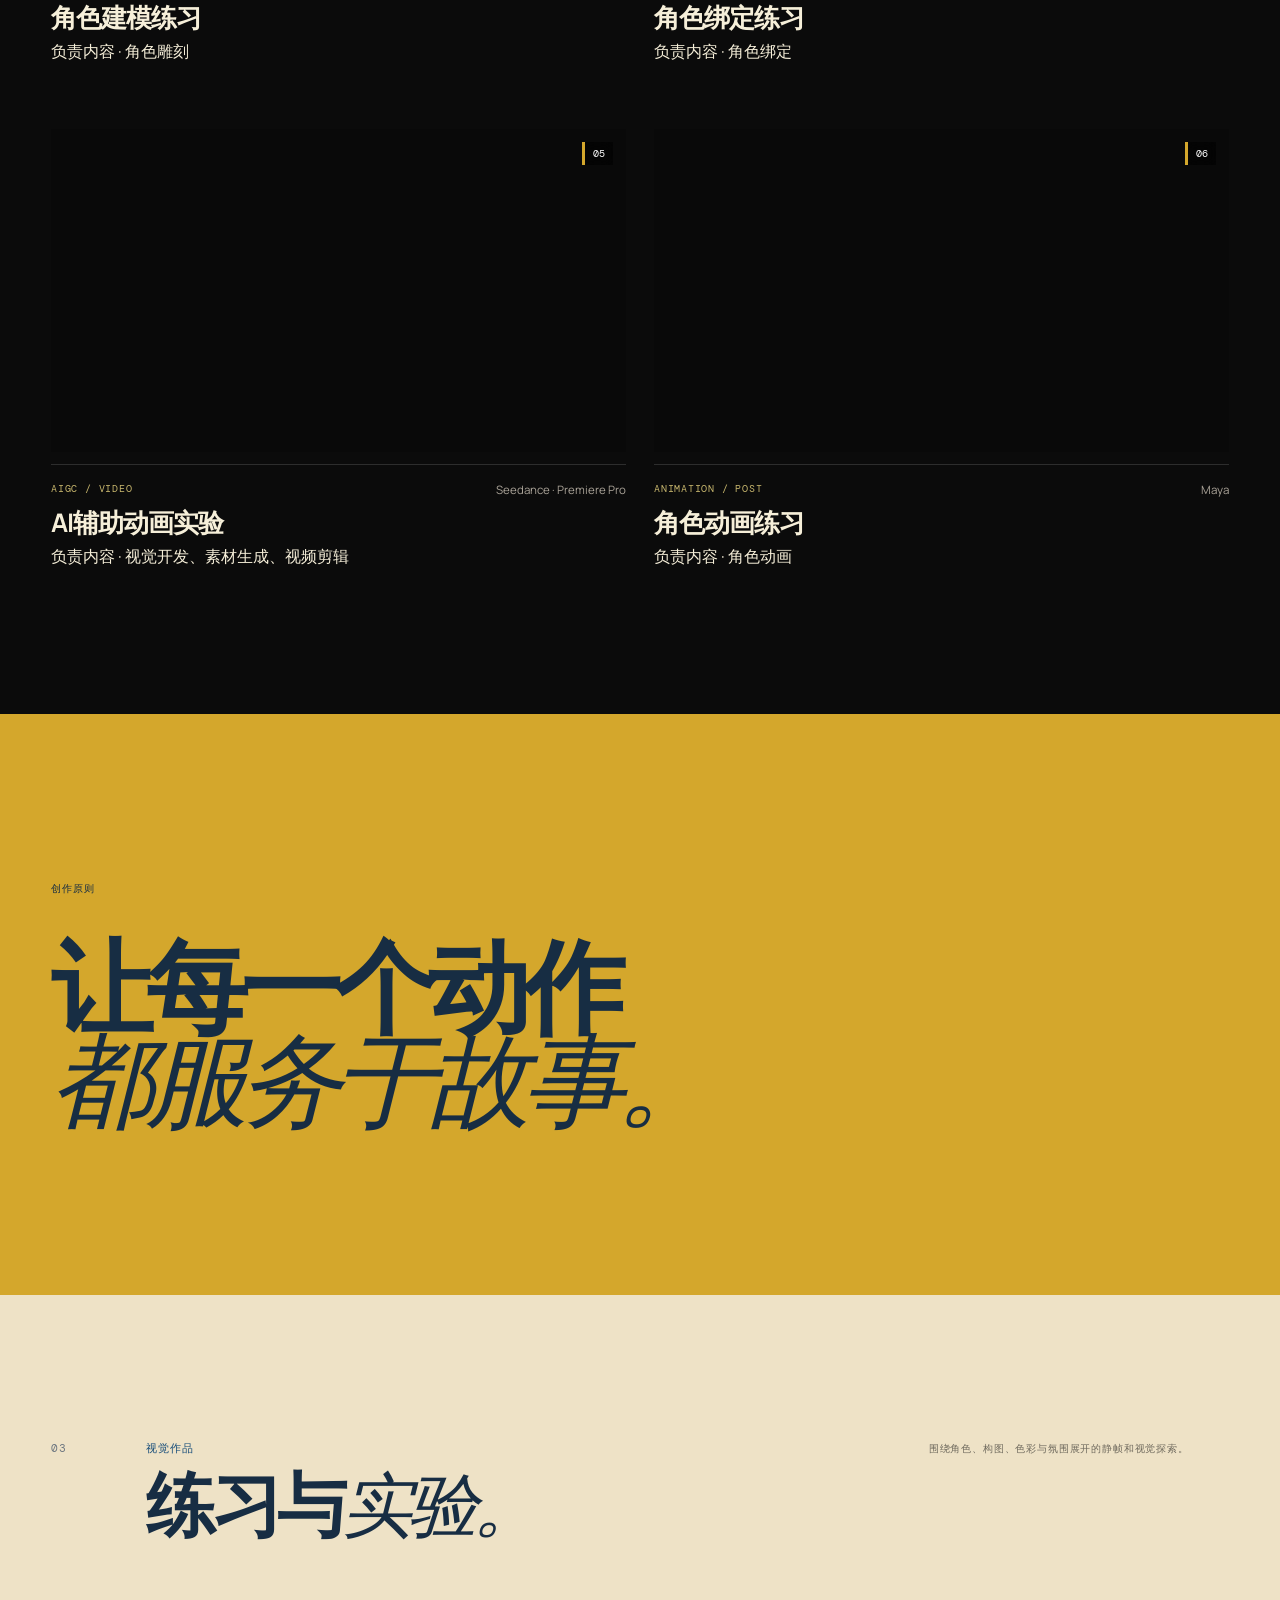
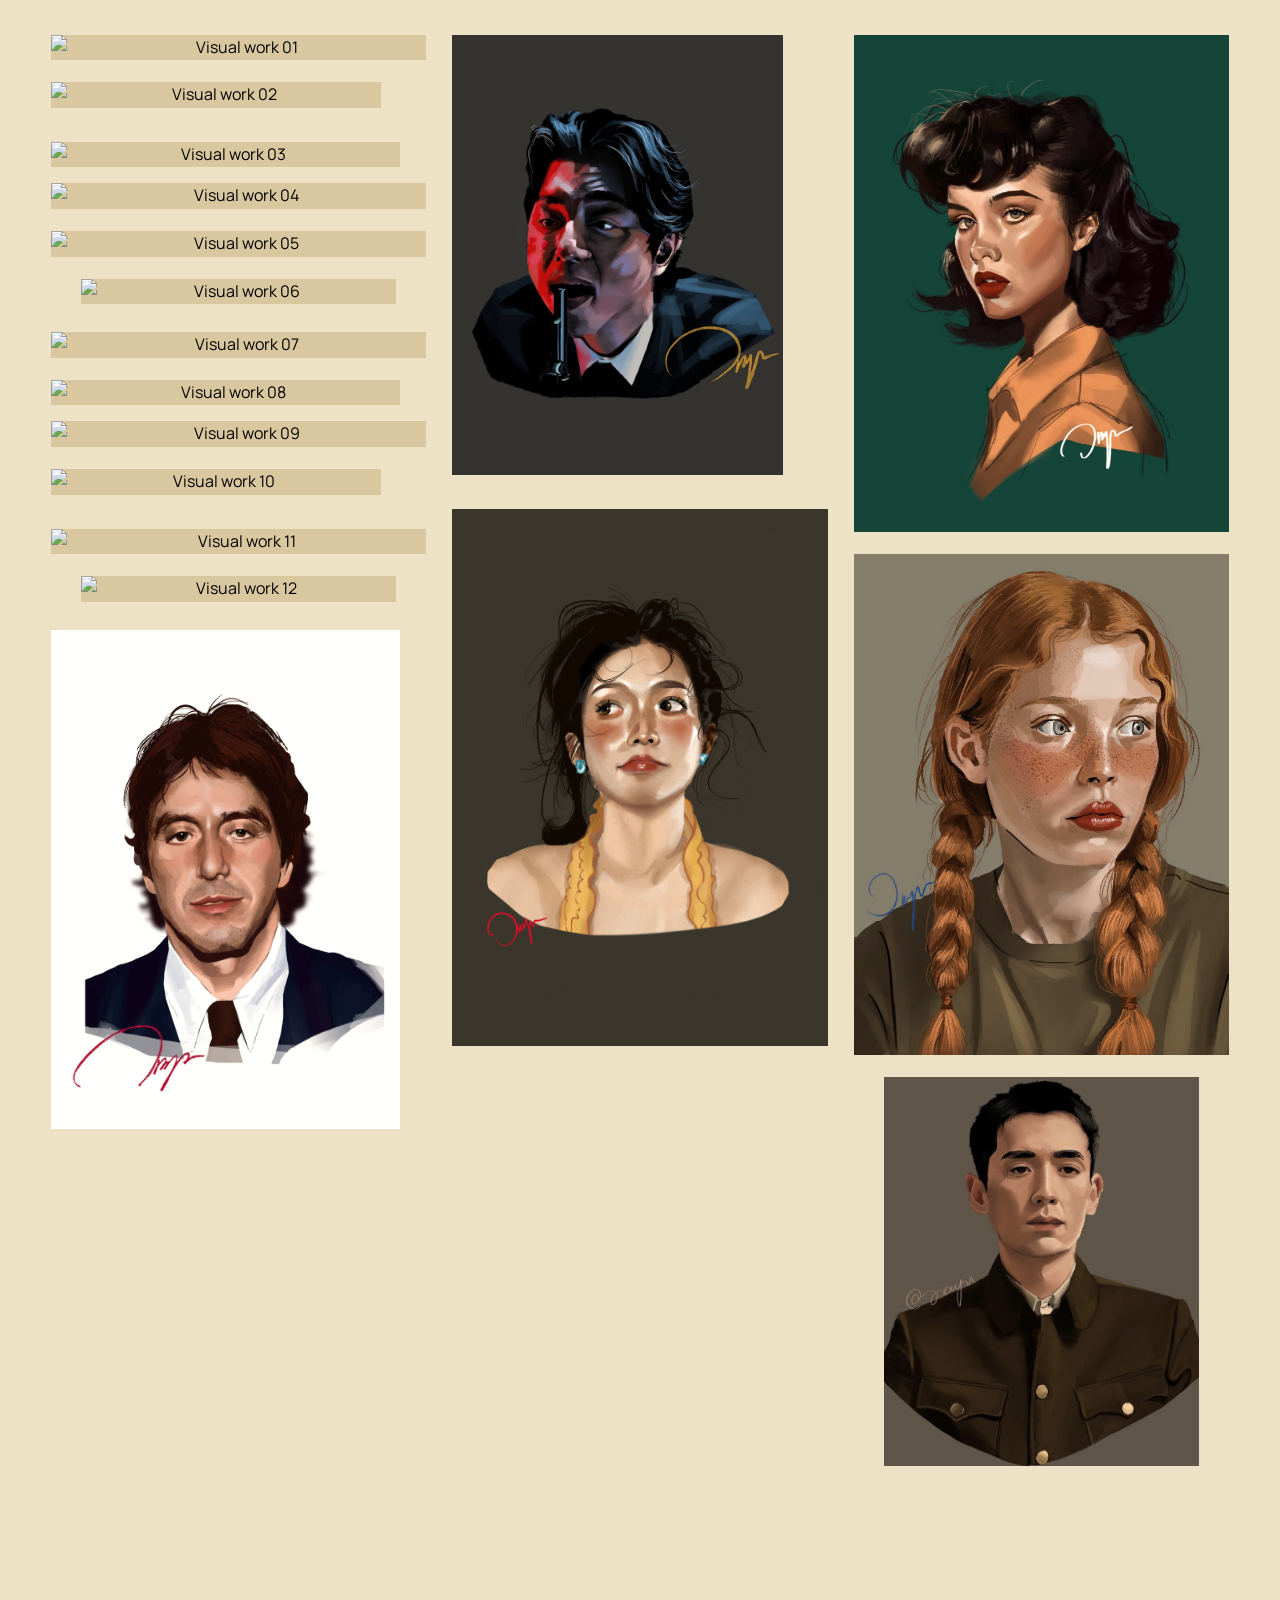
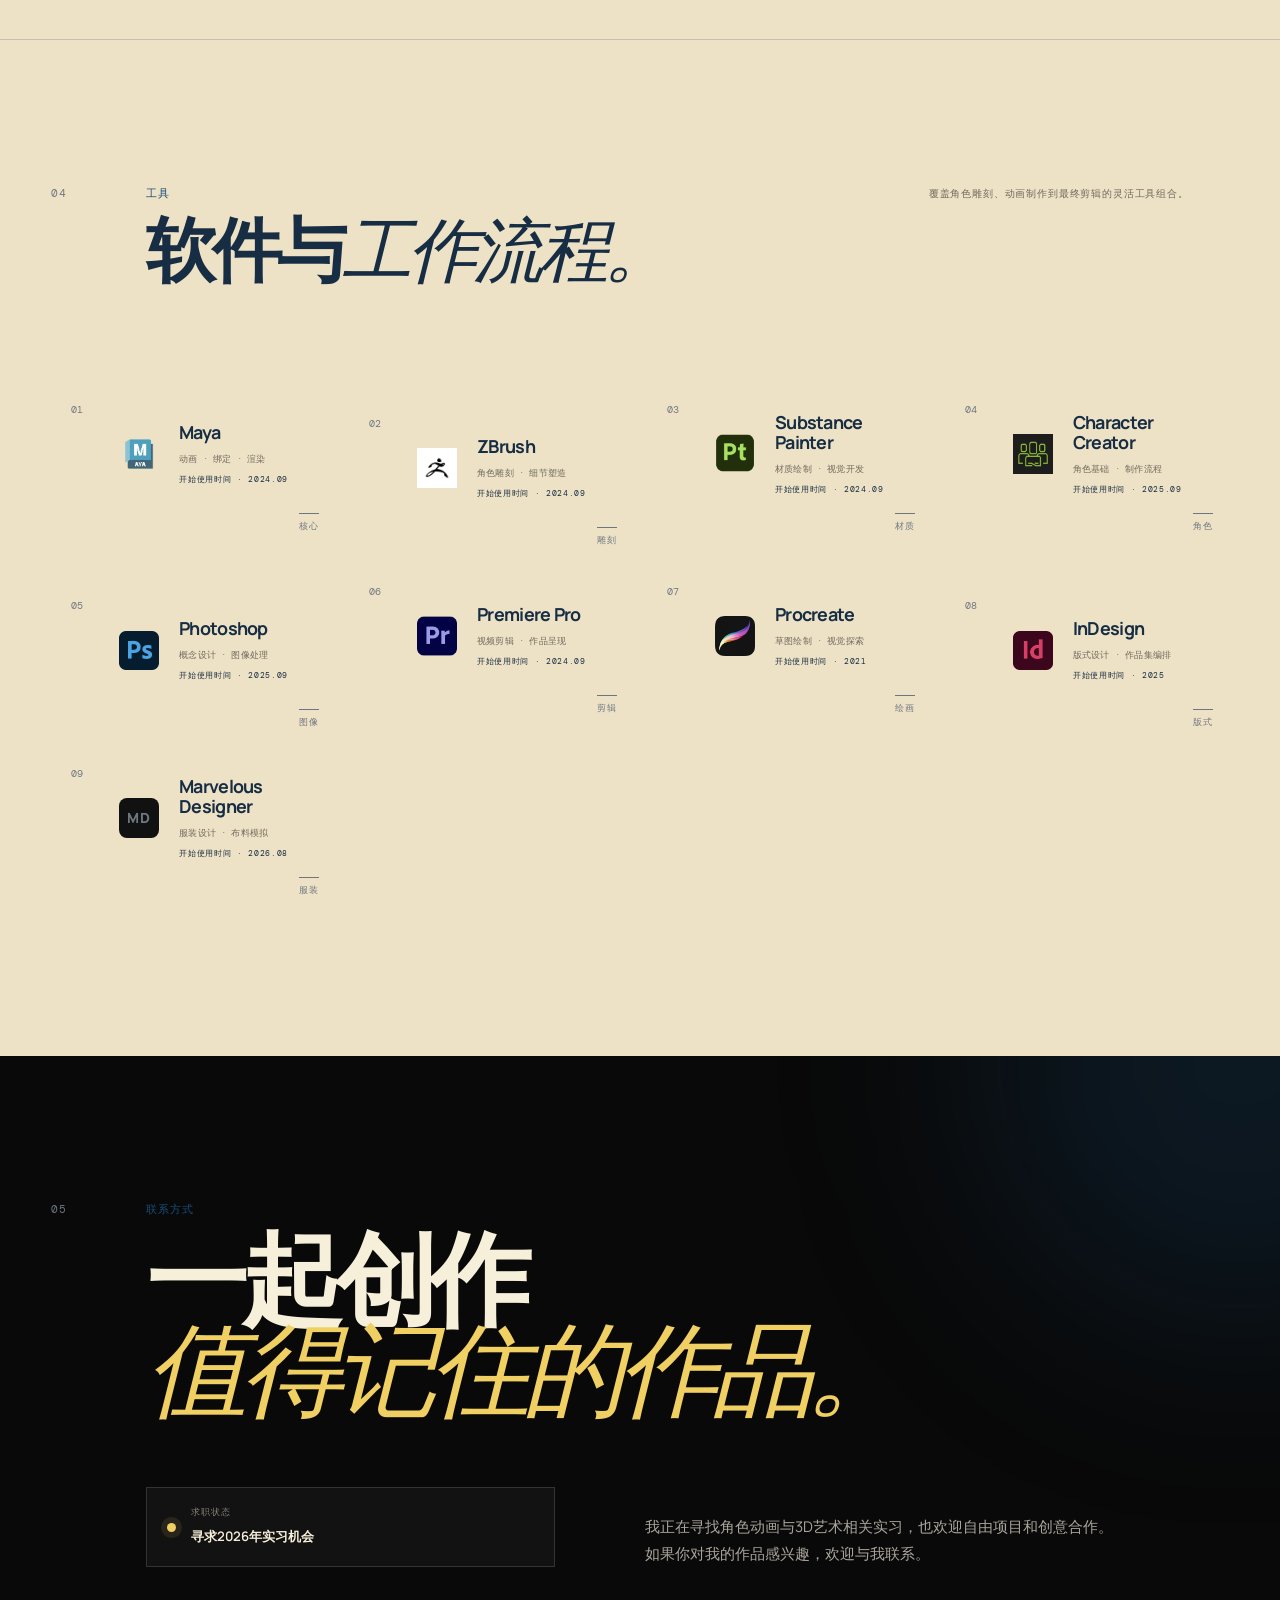
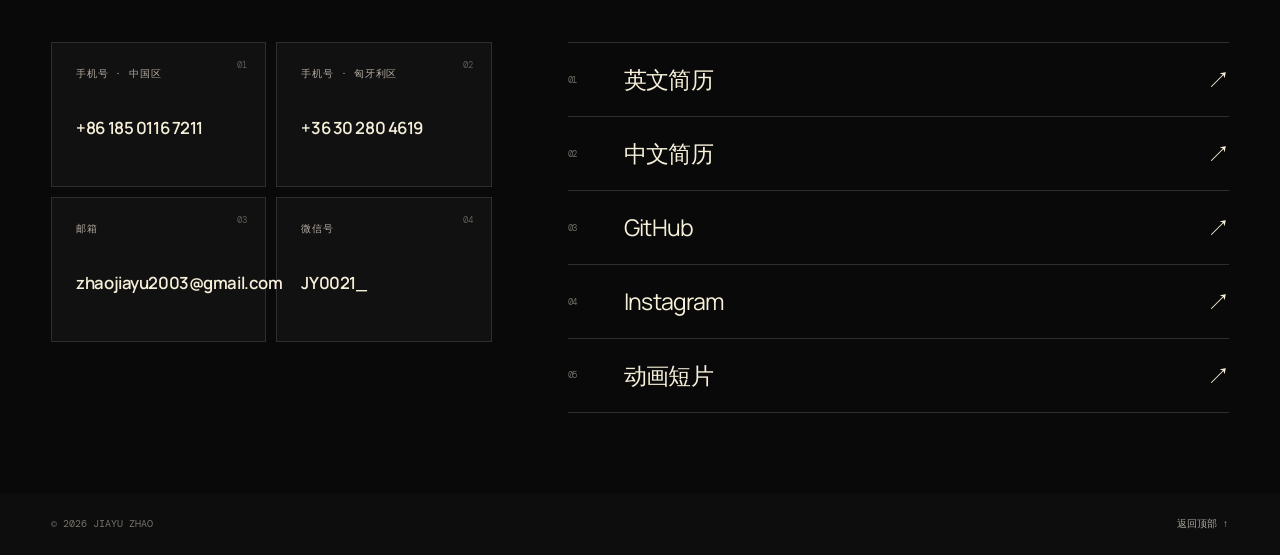
==== commit fb09a92b: "Update zh.html" ====
--- a/zh.html
+++ b/zh.html
@@ -339,7 +339,7 @@
             <div class="skill"><span class="skill-index">06</span><img src="img/premiere.png" alt="Premiere Pro 图标"><div class="skill-copy"><strong>Premiere Pro</strong><small>视频剪辑 · 作品呈现</small><span class="skill-since">开始使用时间 · 2024.09</span></div><span class="skill-mark">剪辑</span></div>
             <div class="skill"><span class="skill-index">07</span><img src="img/procreate.png" alt="Procreate 图标"><div class="skill-copy"><strong>Procreate</strong><small>草图绘制 · 视觉探索</small><span class="skill-since">开始使用时间 · 2021</span></div><span class="skill-mark">绘画</span></div>
             <div class="skill"><span class="skill-index">08</span><img src="img/indesign.png" alt="InDesign 图标"><div class="skill-copy"><strong>InDesign</strong><small>版式设计 · 作品集编排</small><span class="skill-since">开始使用时间 · 2025</span></div><span class="skill-mark">版式</span></div>
-            <div class="skill"><span class="skill-index">09</span><img src="img/marvelousdesigner.png" alt="Marvelous Designer 图标"><div class="skill-copy"><strong>Marvelous Designer</strong><small>服装设计 · 布料模拟</small><span class="skill-since">开始使用时间 · 2026.08</span></div><span class="skill-mark">服装</span></div>
+            <div class="skill"><span class="skill-index">09</span><span class="skill-icon-text" aria-hidden="true">MD</span><div class="skill-copy"><strong>Marvelous Designer</strong><small>服装设计 · 布料模拟</small><span class="skill-since">开始使用时间 · 2026.08</span></div><span class="skill-mark">服装</span></div>
         </div>
     </section>
 
--- a/style.css
+++ b/style.css
@@ -1045,7 +1045,22 @@
 /* RESPONSIVE */
 @media (max-width: 900px) {
     .site-header nav {
-        display: none;
+        display: flex;
+        gap: 12px;
+        font-size: .58rem;
+        letter-spacing: .02em;
+    }
+
+    .site-header {
+        grid-template-columns: auto 1fr auto;
+        gap: 12px;
+        padding: 0 18px;
+    }
+
+    .site-header .header-language {
+        gap: 8px;
+        font-size: .58rem;
+        letter-spacing: .02em;
     }
 
     .section-heading,
@@ -1117,10 +1132,33 @@
     }
 }
 
+@media (max-width: 560px) {
+    .site-header {
+        height: 64px;
+        gap: 8px;
+        padding: 0 10px;
+    }
+
+    .logo {
+        font-size: 1rem;
+    }
+
+    .site-header nav {
+        gap: 7px;
+        font-size: .5rem;
+    }
+
+    .site-header .header-language {
+        gap: 5px;
+        font-size: .5rem;
+    }
+}
+
 @media (max-width: 600px) {
     .site-header {
         height: 64px;
-        padding: 0 20px;
+        gap: 8px;
+        padding: 0 10px;
     }
 
     .header-link {
@@ -1129,8 +1167,8 @@
     }
 
     .language-switch {
-        gap: 10px;
-        font-size: .58rem;
+        gap: 5px;
+        font-size: .5rem;
     }
 
     .hero {
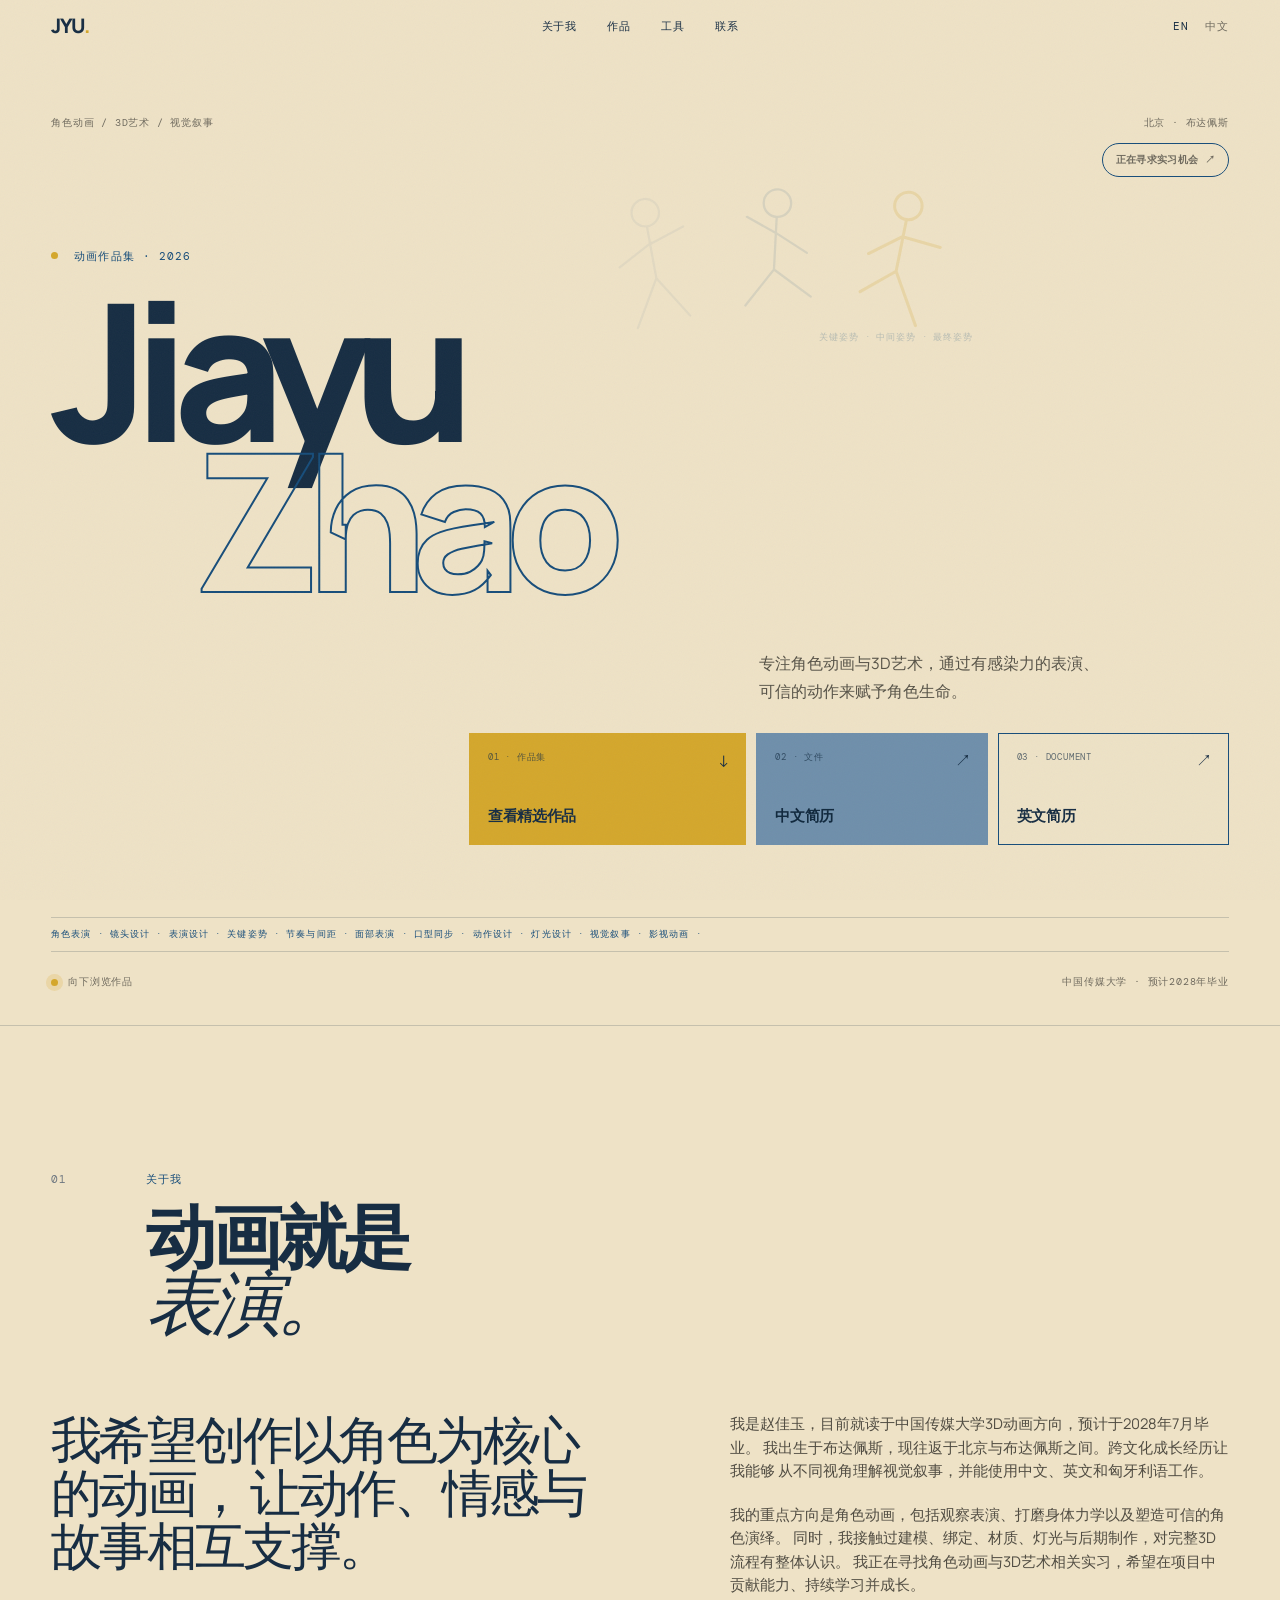
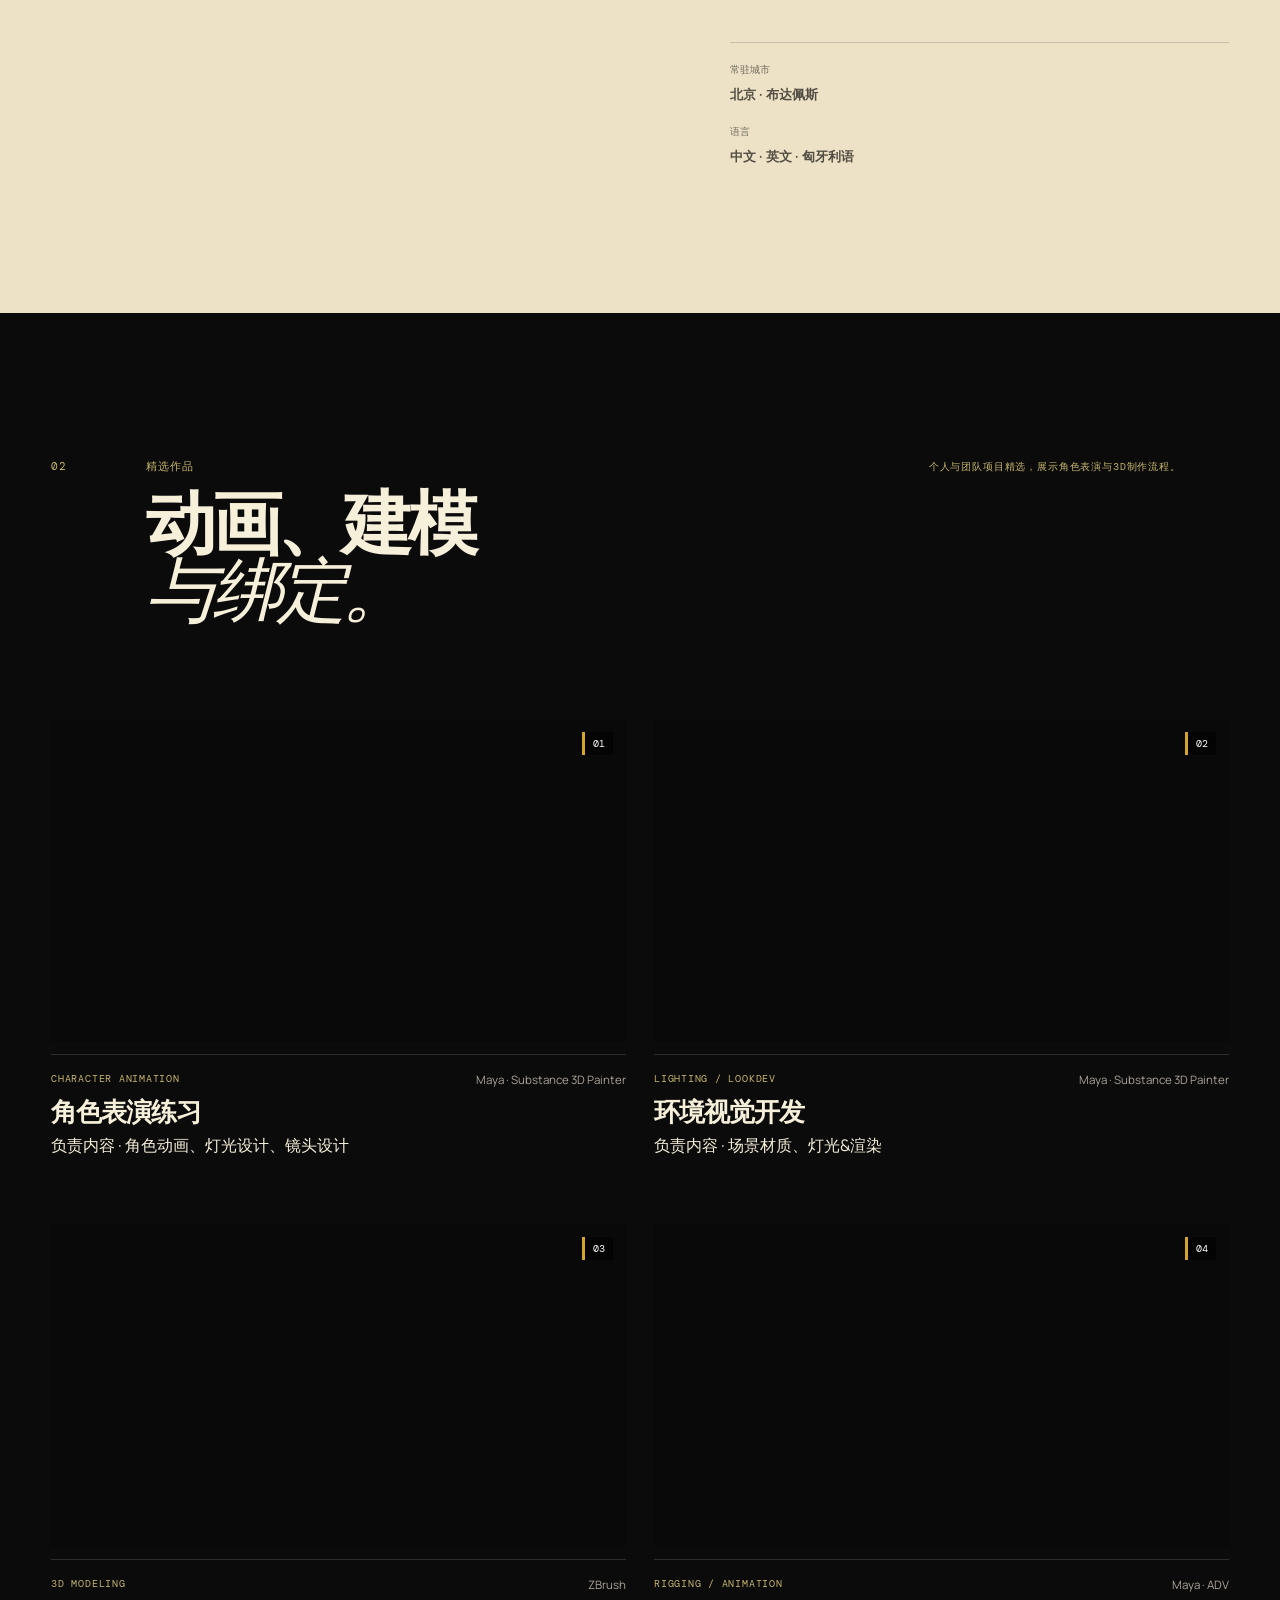
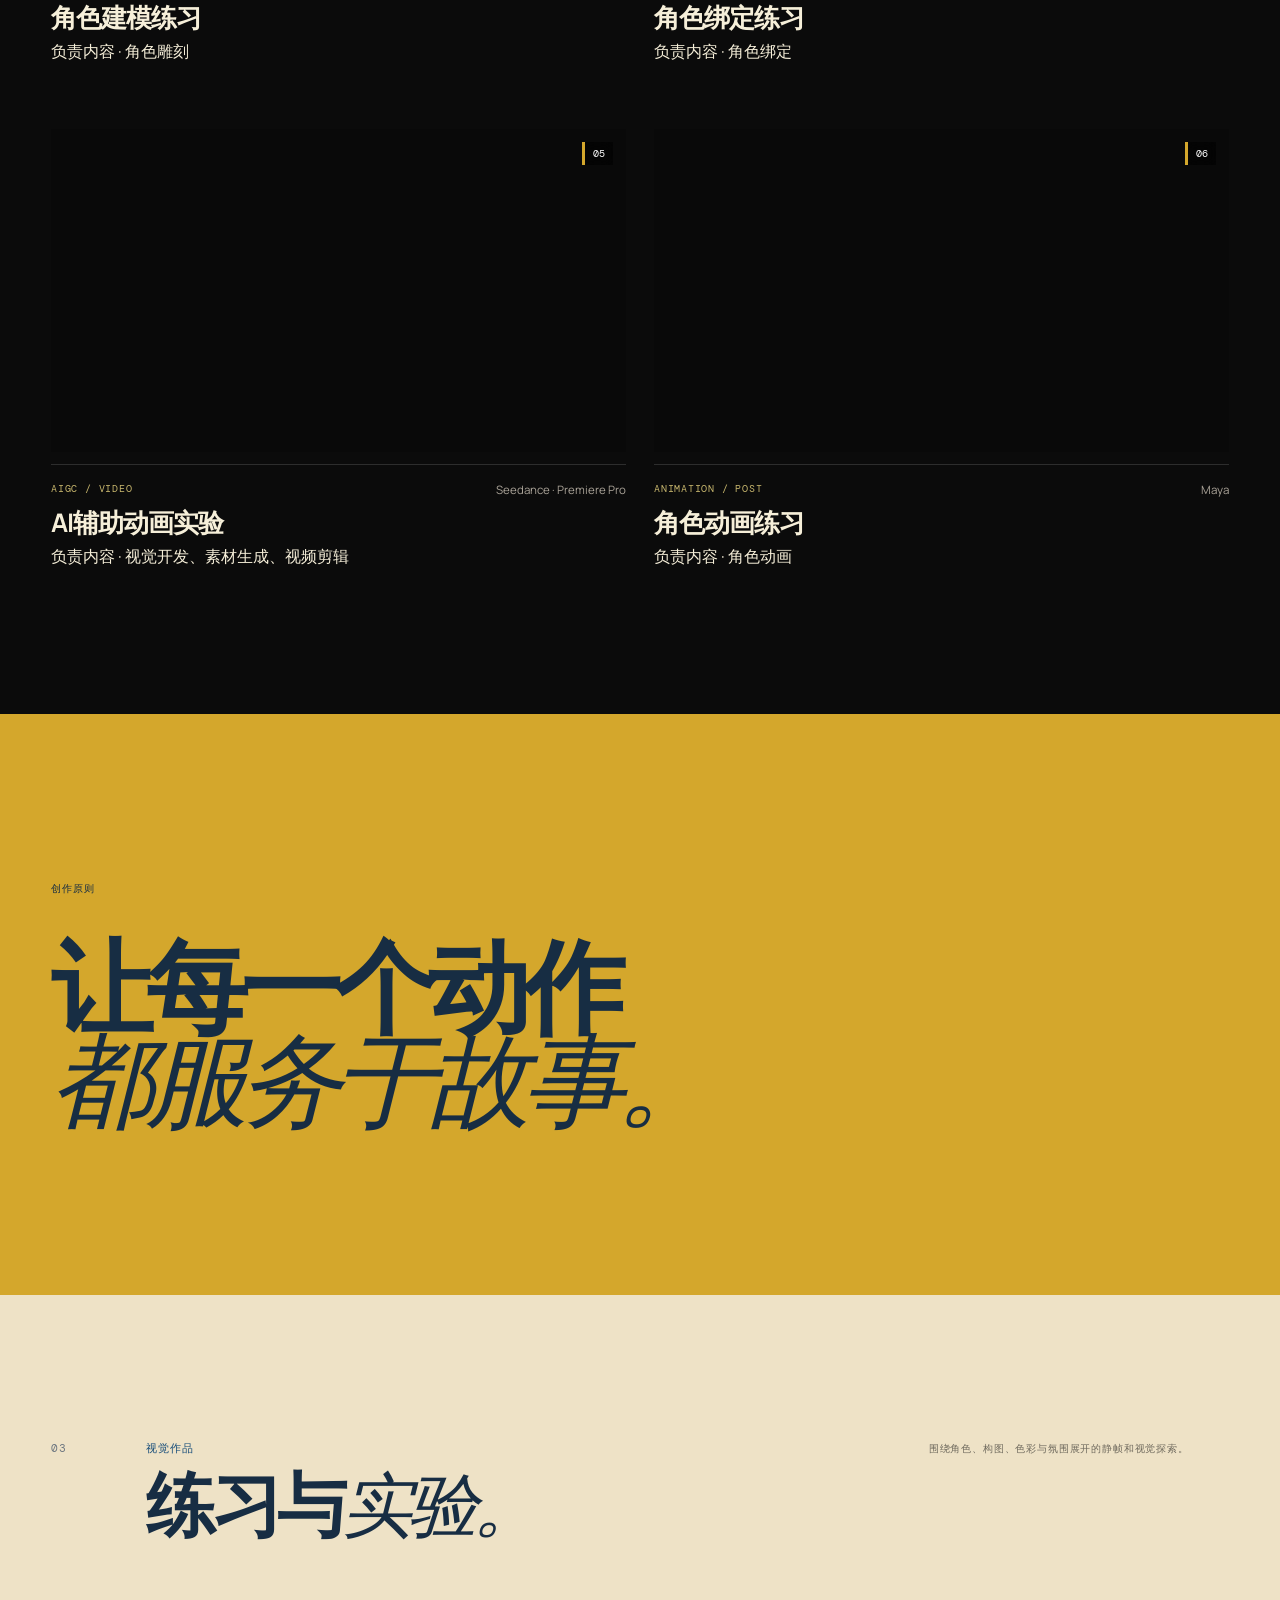
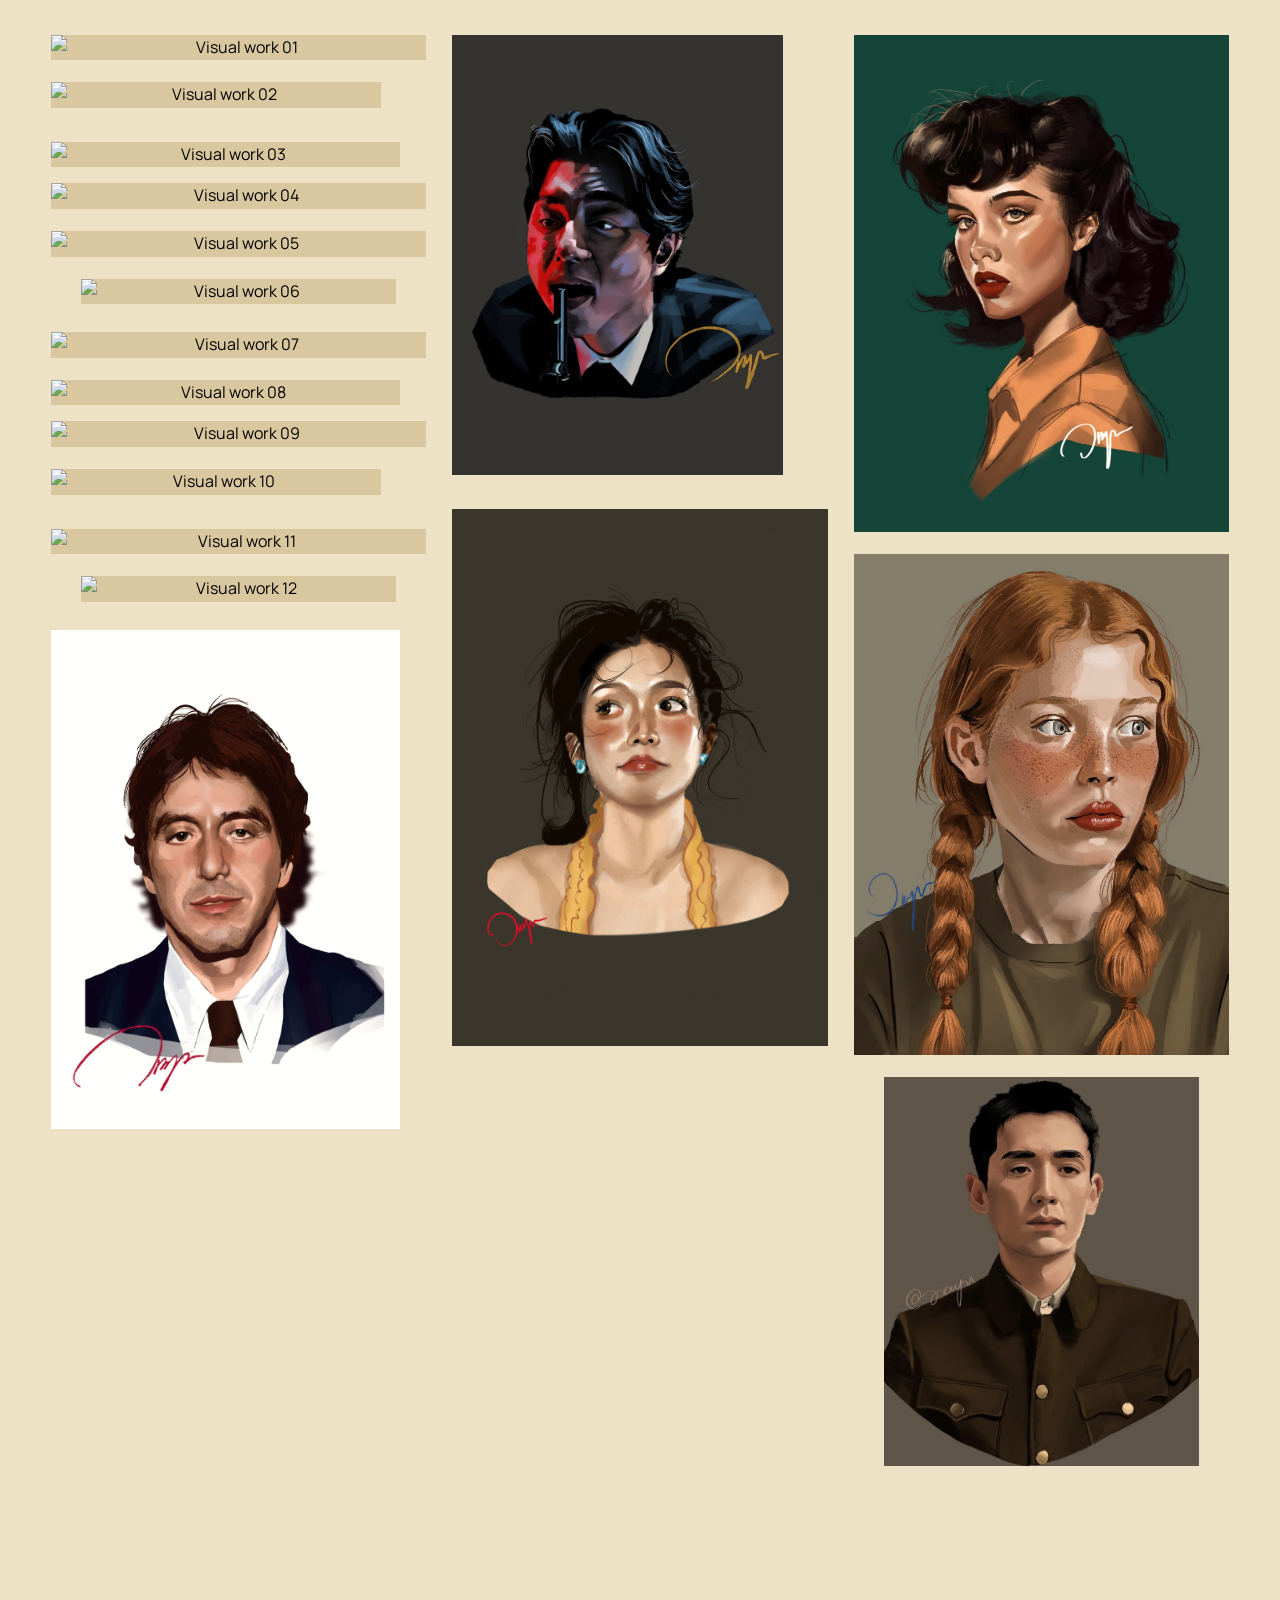
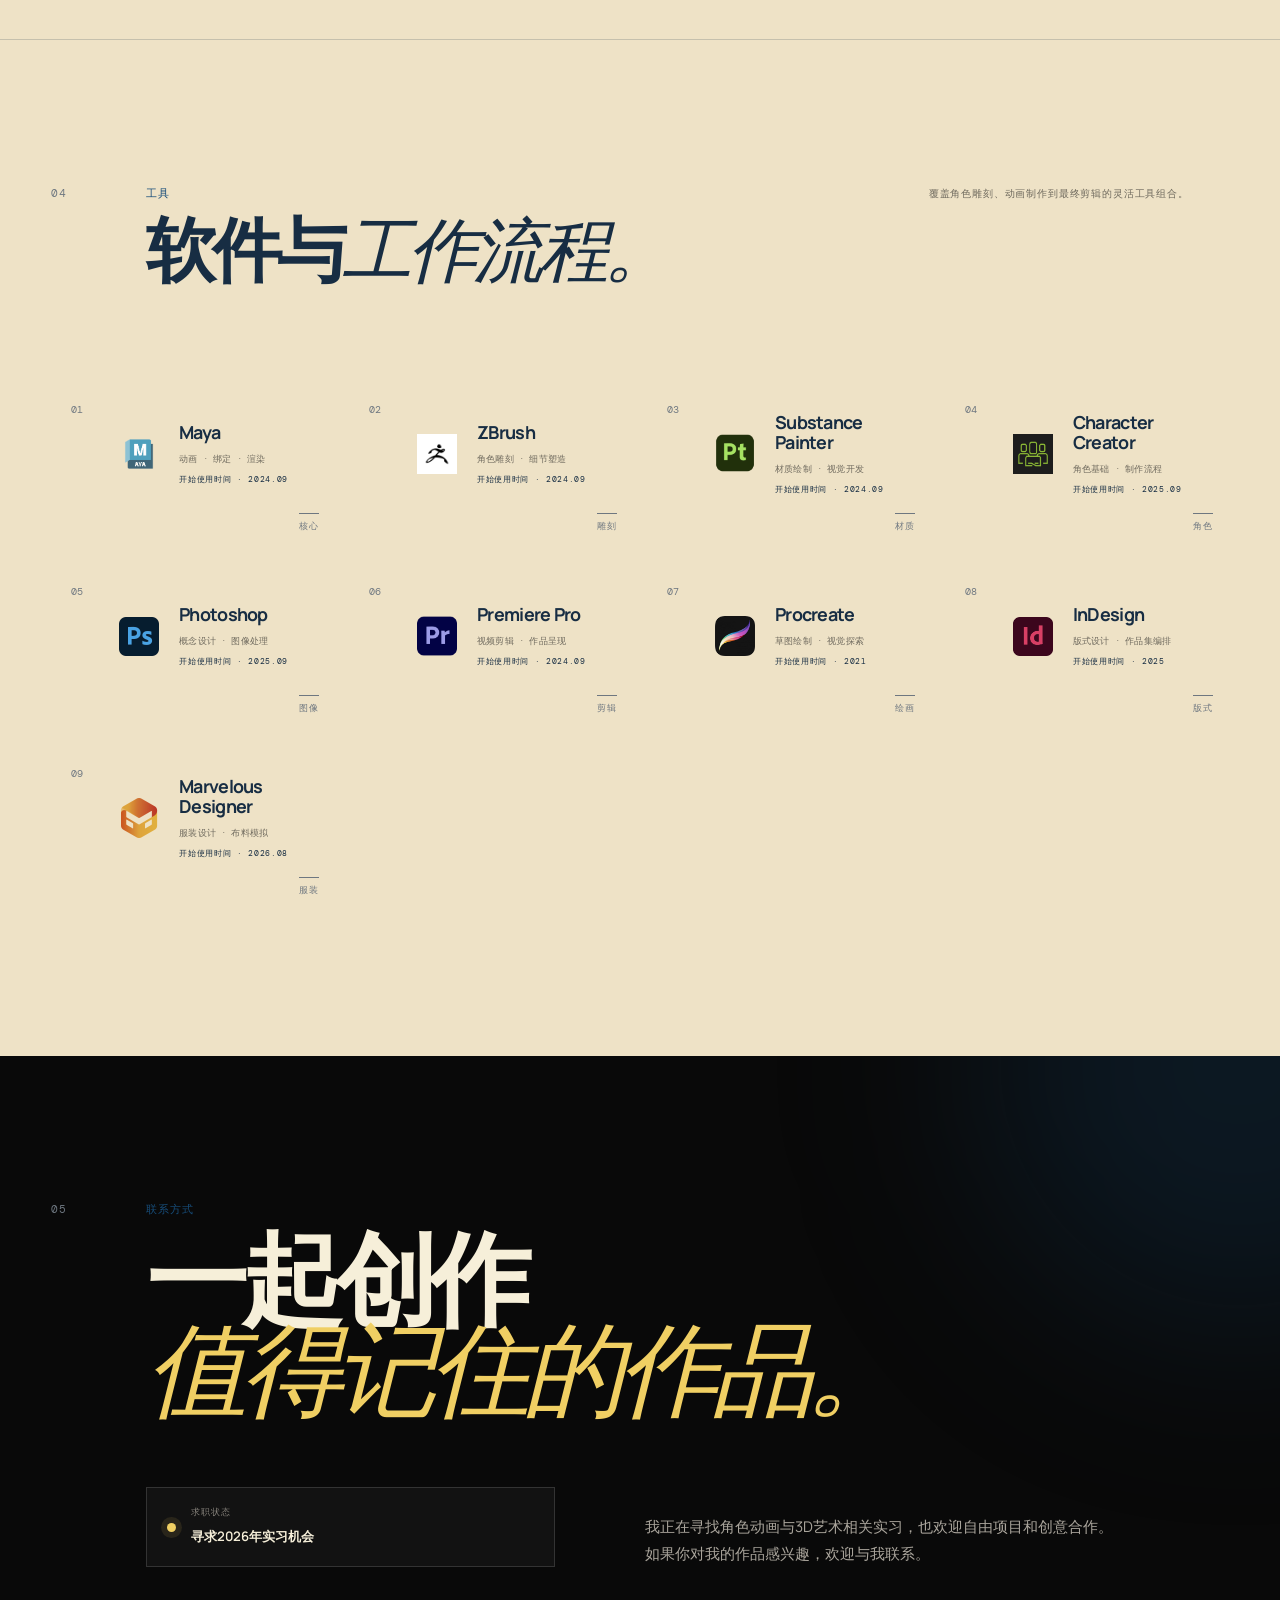
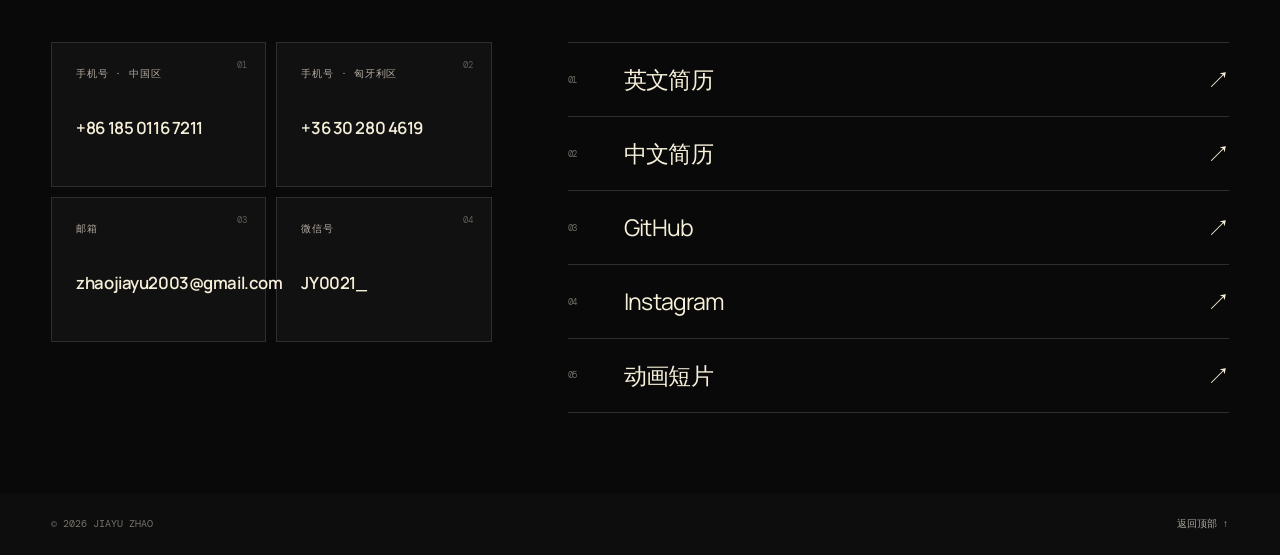
==== commit 4f1c03df: "Replace text icon with image for Marvelous Designer" ====
--- a/zh.html
+++ b/zh.html
@@ -339,7 +339,7 @@
             <div class="skill"><span class="skill-index">06</span><img src="img/premiere.png" alt="Premiere Pro 图标"><div class="skill-copy"><strong>Premiere Pro</strong><small>视频剪辑 · 作品呈现</small><span class="skill-since">开始使用时间 · 2024.09</span></div><span class="skill-mark">剪辑</span></div>
             <div class="skill"><span class="skill-index">07</span><img src="img/procreate.png" alt="Procreate 图标"><div class="skill-copy"><strong>Procreate</strong><small>草图绘制 · 视觉探索</small><span class="skill-since">开始使用时间 · 2021</span></div><span class="skill-mark">绘画</span></div>
             <div class="skill"><span class="skill-index">08</span><img src="img/indesign.png" alt="InDesign 图标"><div class="skill-copy"><strong>InDesign</strong><small>版式设计 · 作品集编排</small><span class="skill-since">开始使用时间 · 2025</span></div><span class="skill-mark">版式</span></div>
-            <div class="skill"><span class="skill-index">09</span><span class="skill-icon-text" aria-hidden="true">MD</span><div class="skill-copy"><strong>Marvelous Designer</strong><small>服装设计 · 布料模拟</small><span class="skill-since">开始使用时间 · 2026.08</span></div><span class="skill-mark">服装</span></div>
+            <div class="skill"><span class="skill-index">09</span><img src="img/marvelousdesigner.png" alt="Marvelous Designer 图标"><div class="skill-copy"><strong>Marvelous Designer</strong><small>服装设计 · 布料模拟</small><span class="skill-since">开始使用时间 · 2026.08</span></div><span class="skill-mark">服装</span></div>
         </div>
     </section>
 
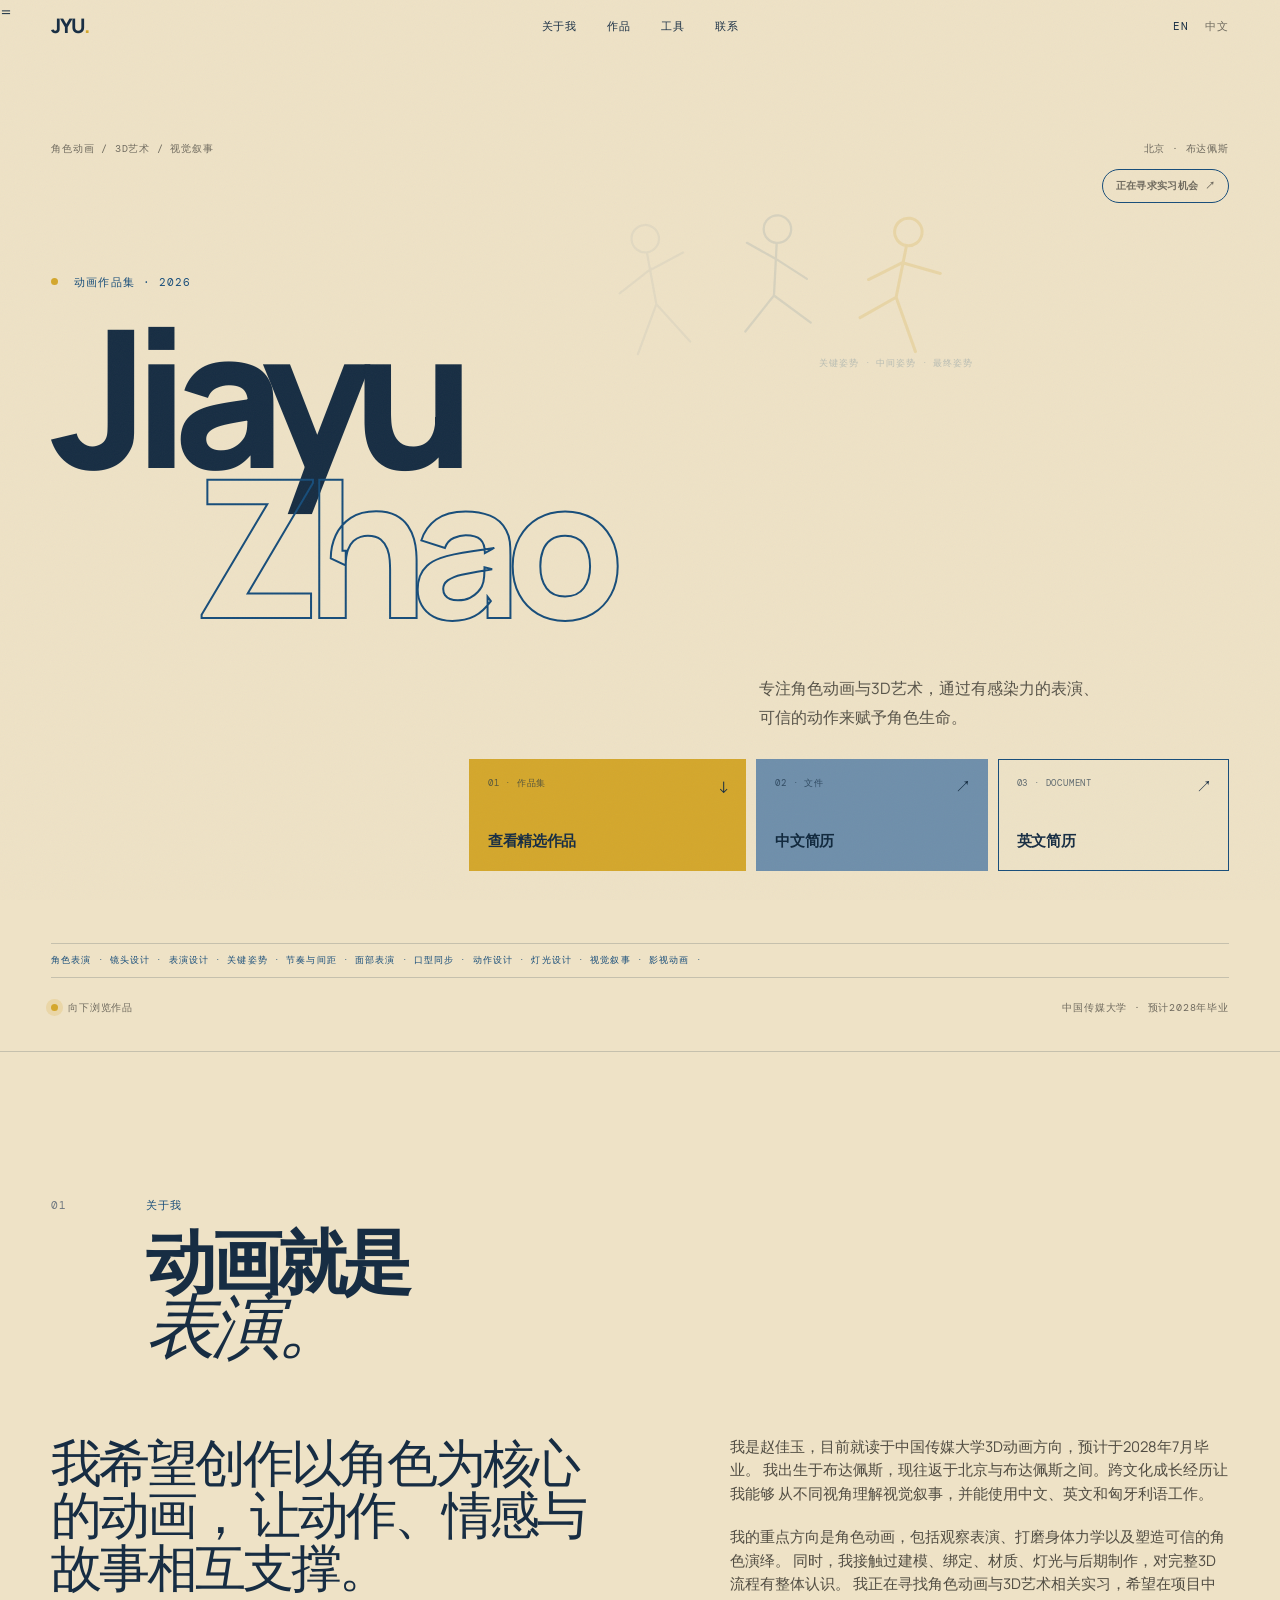
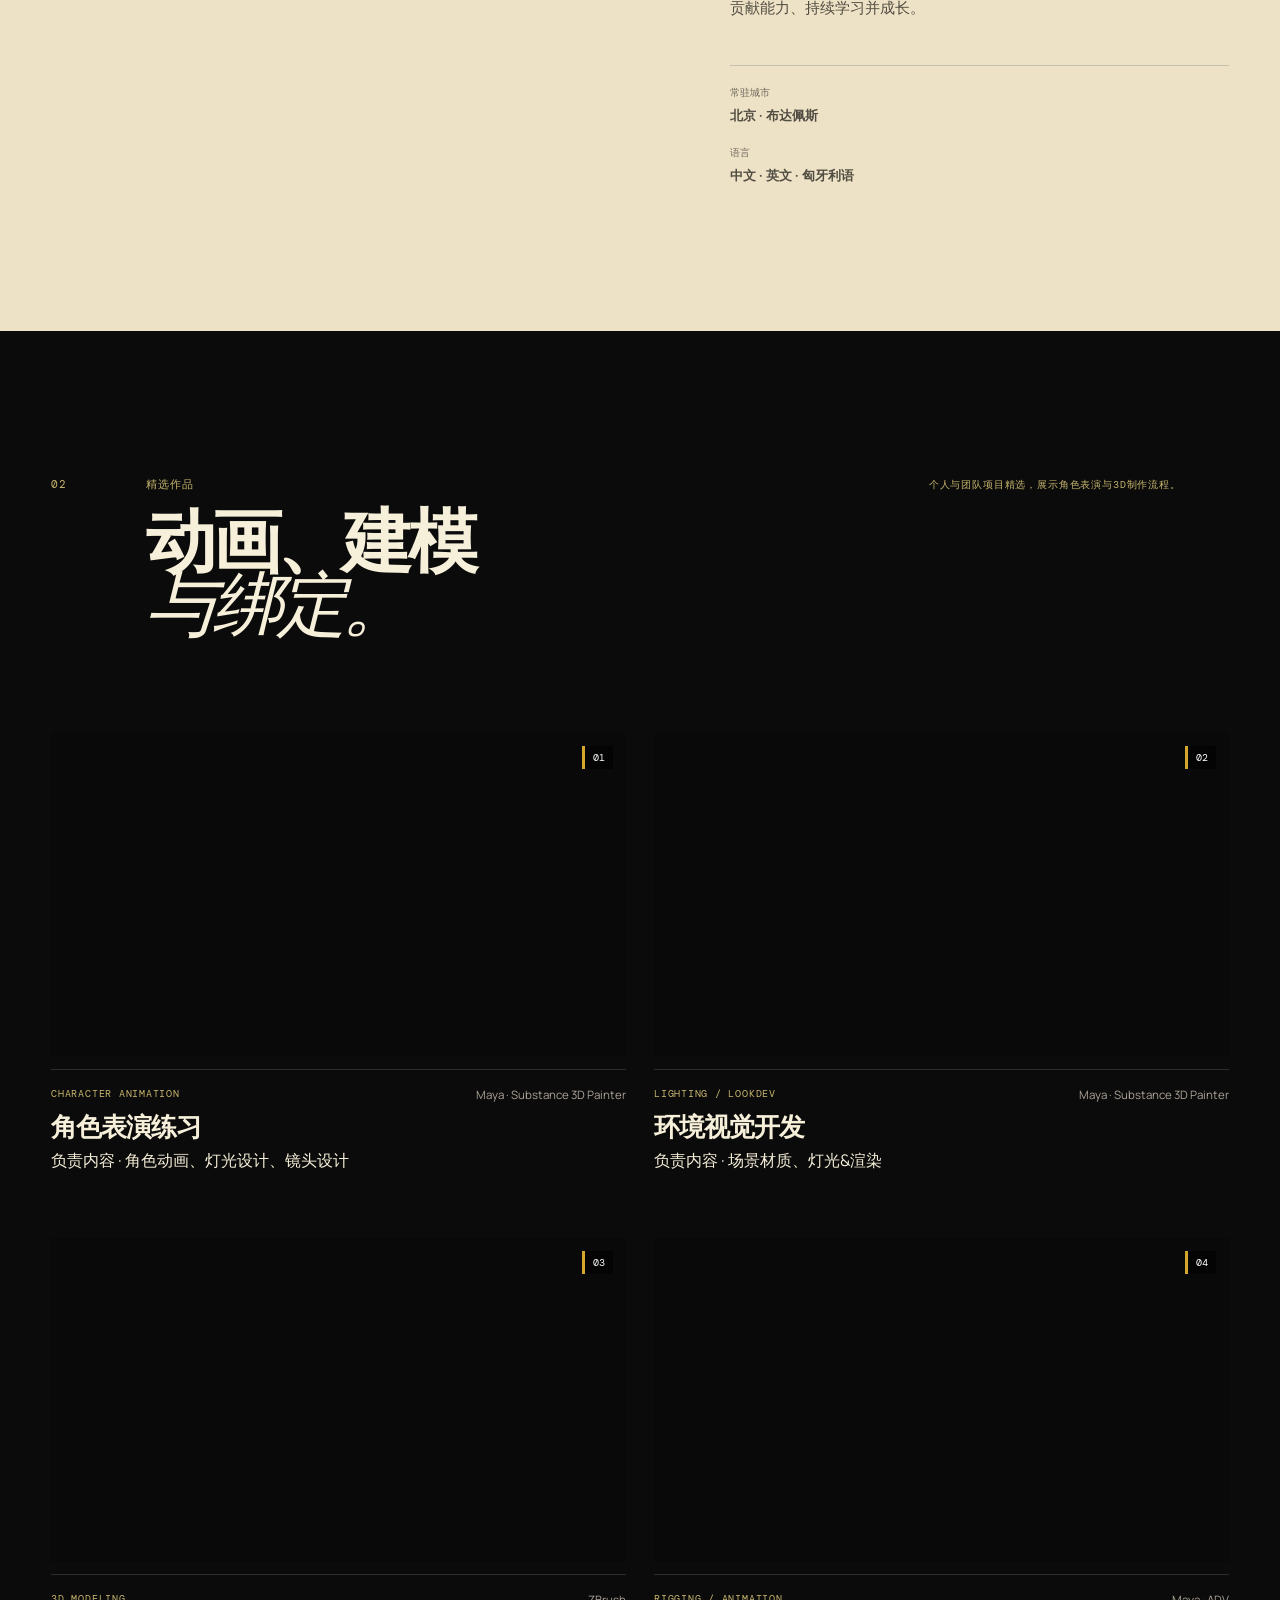
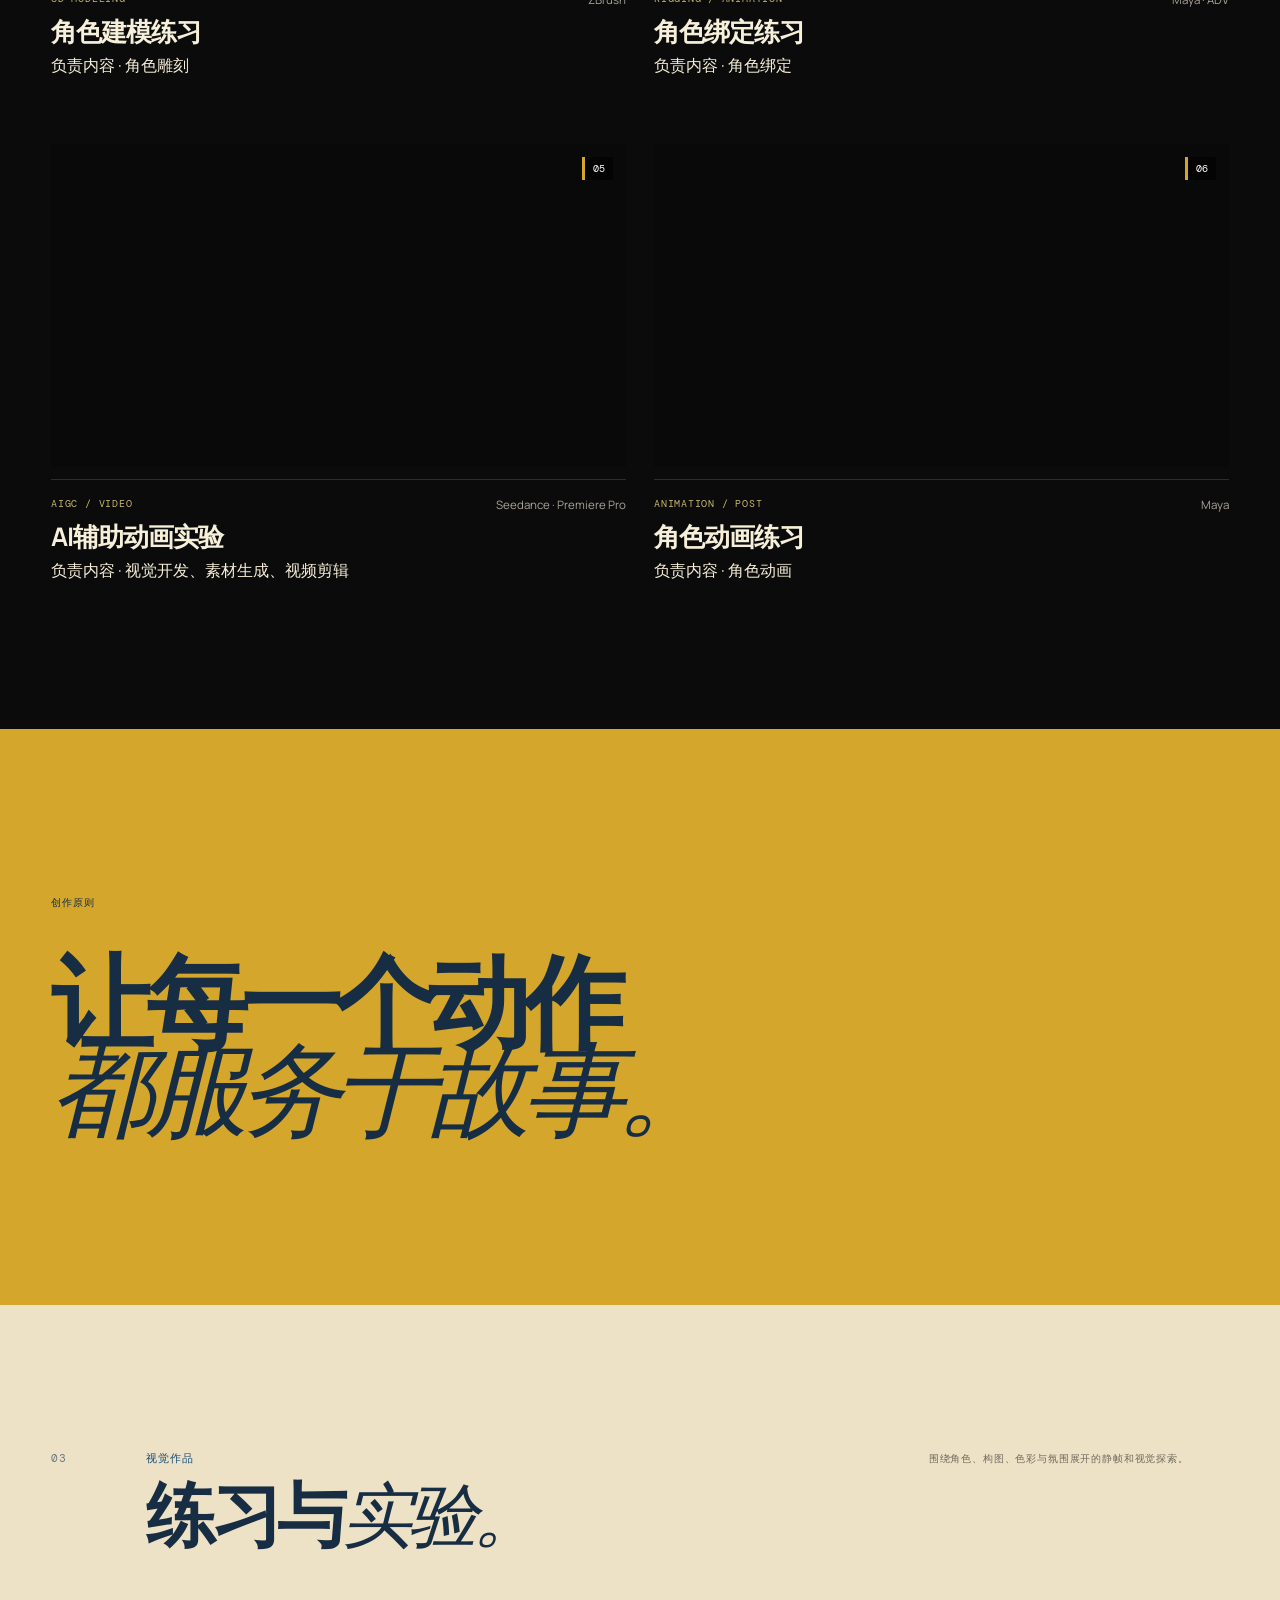
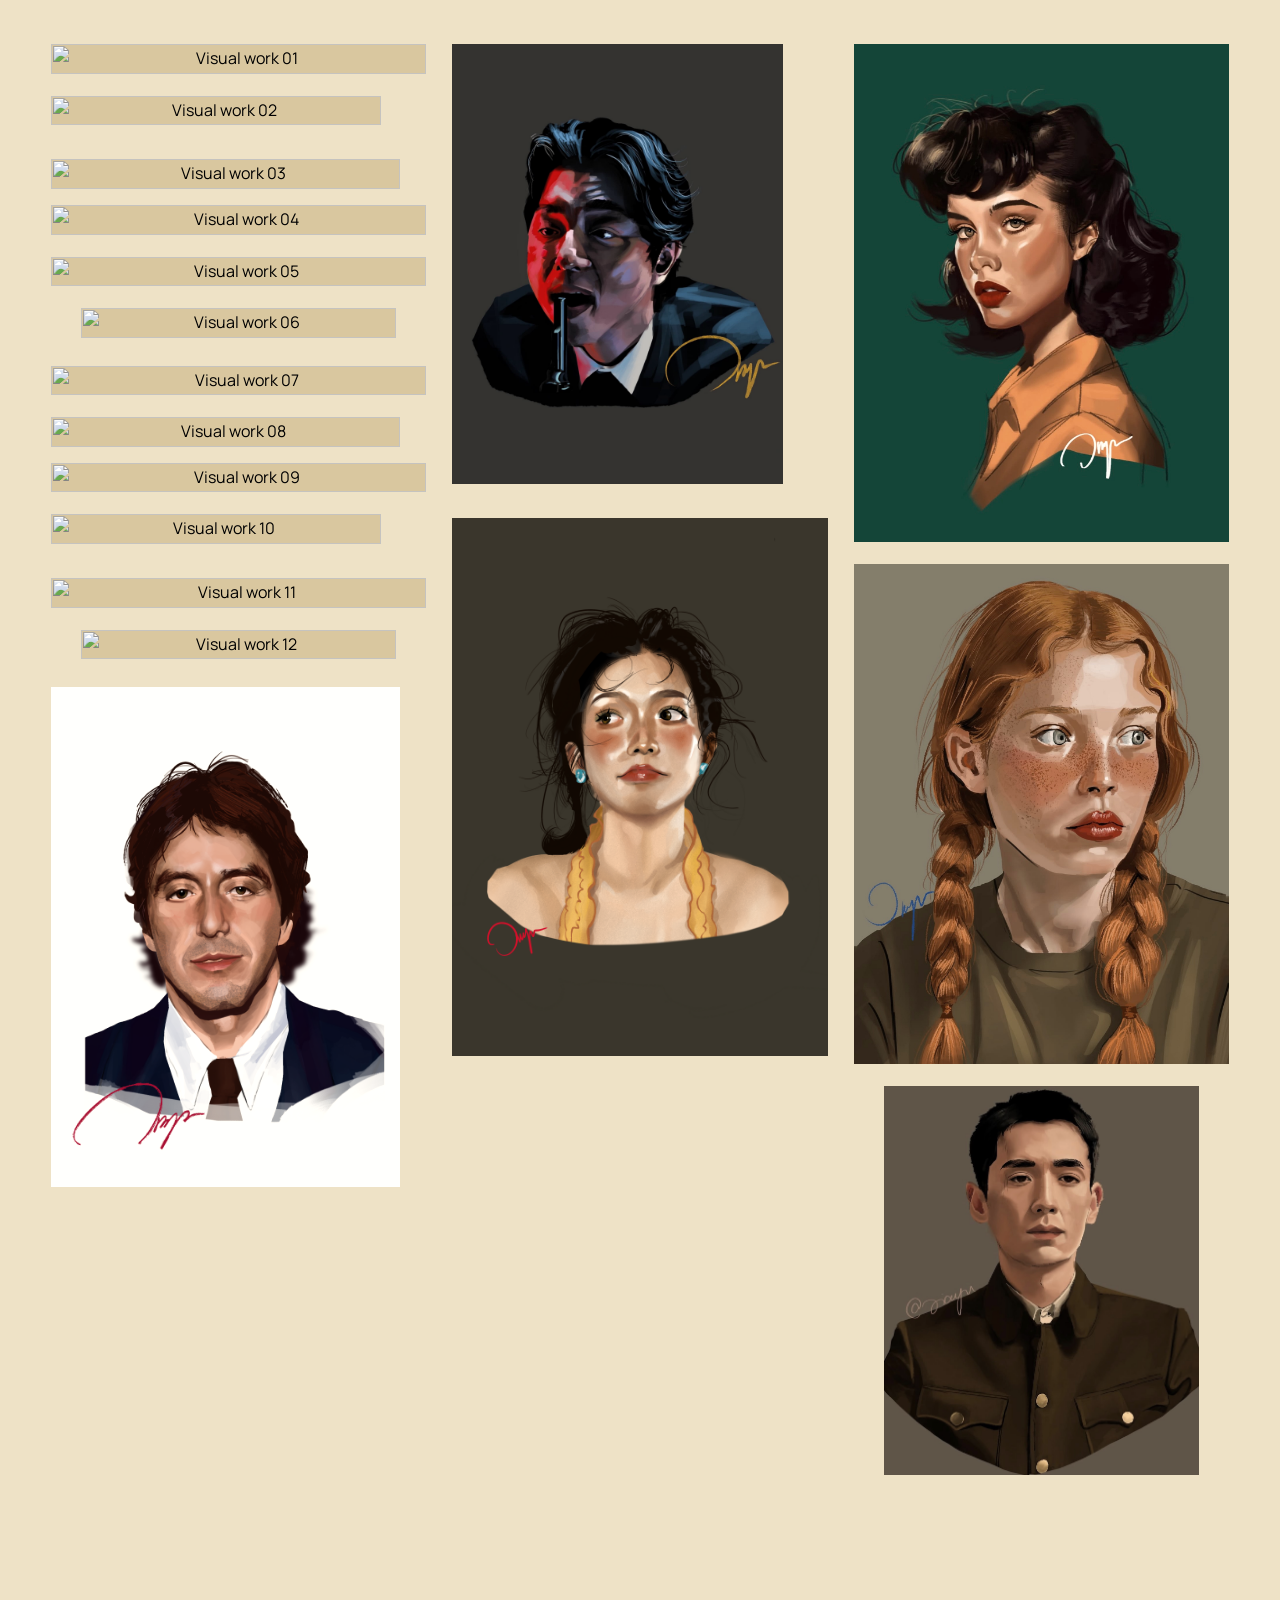
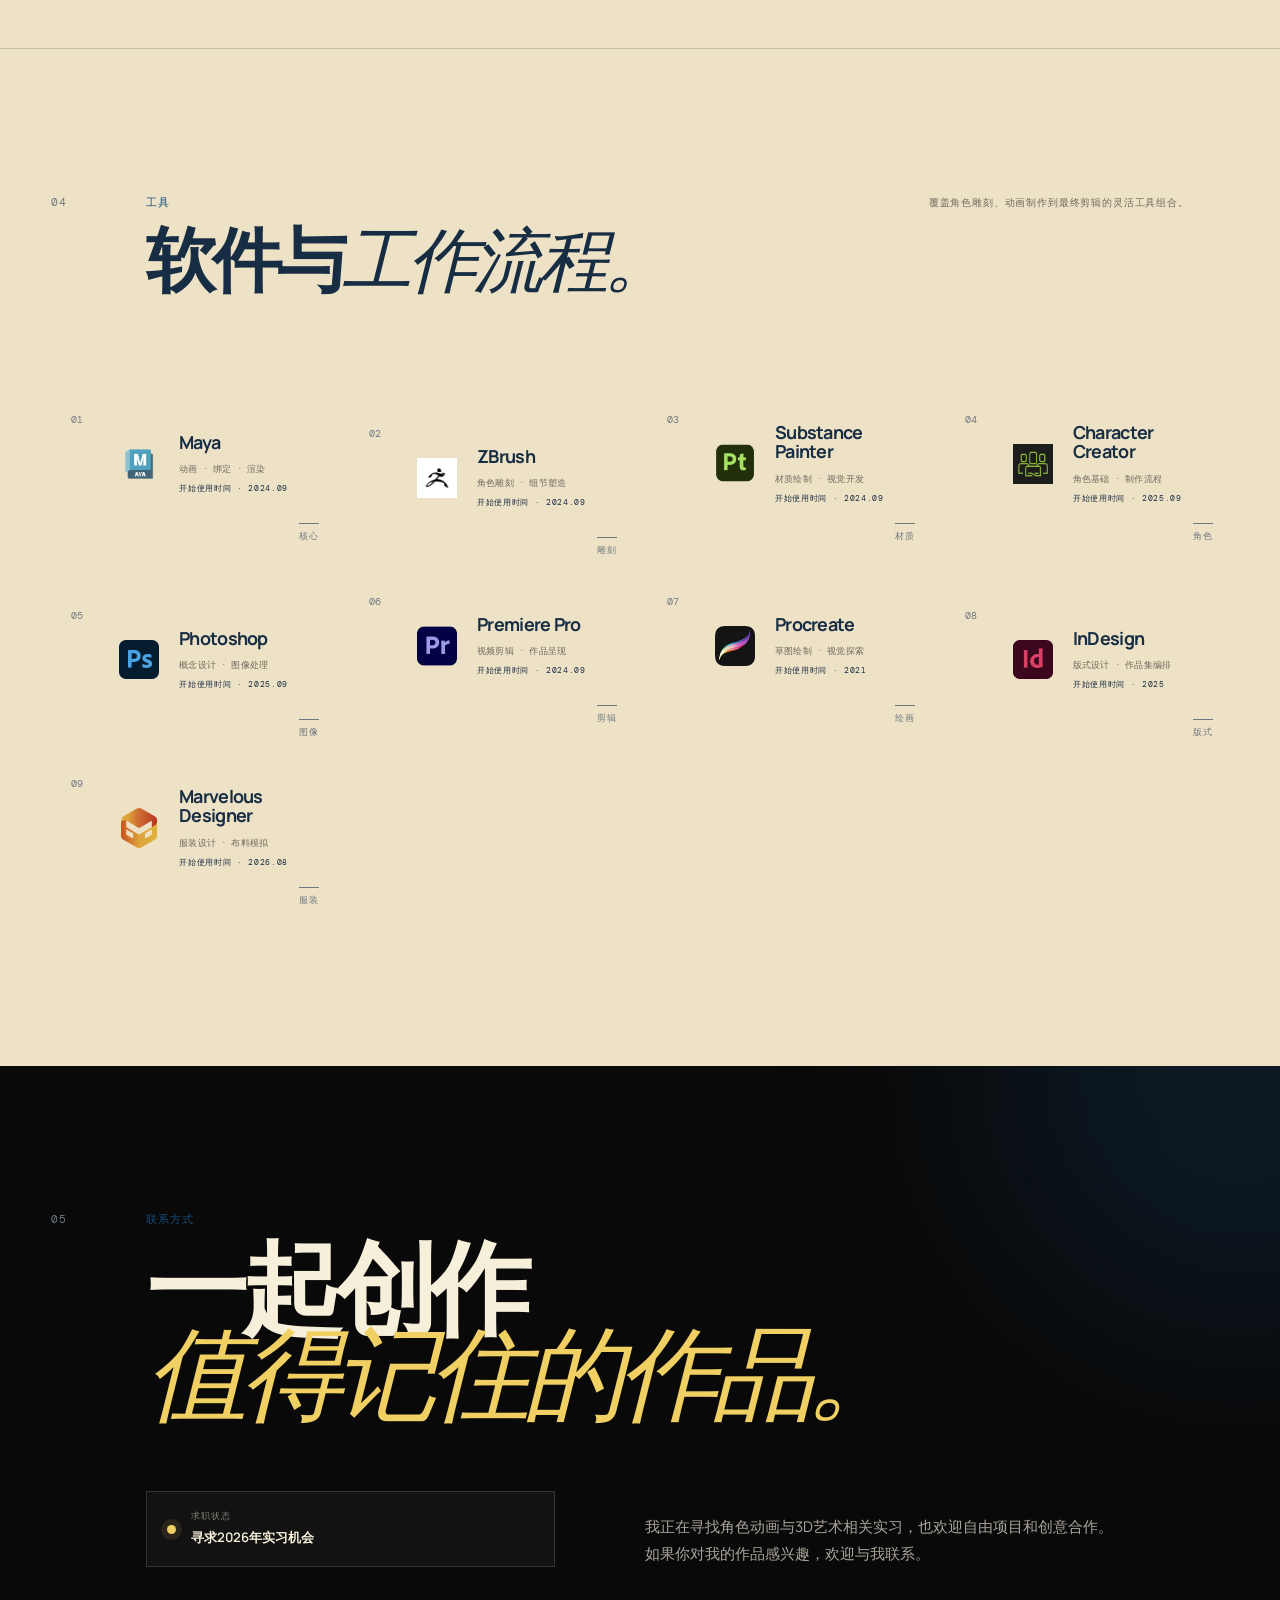
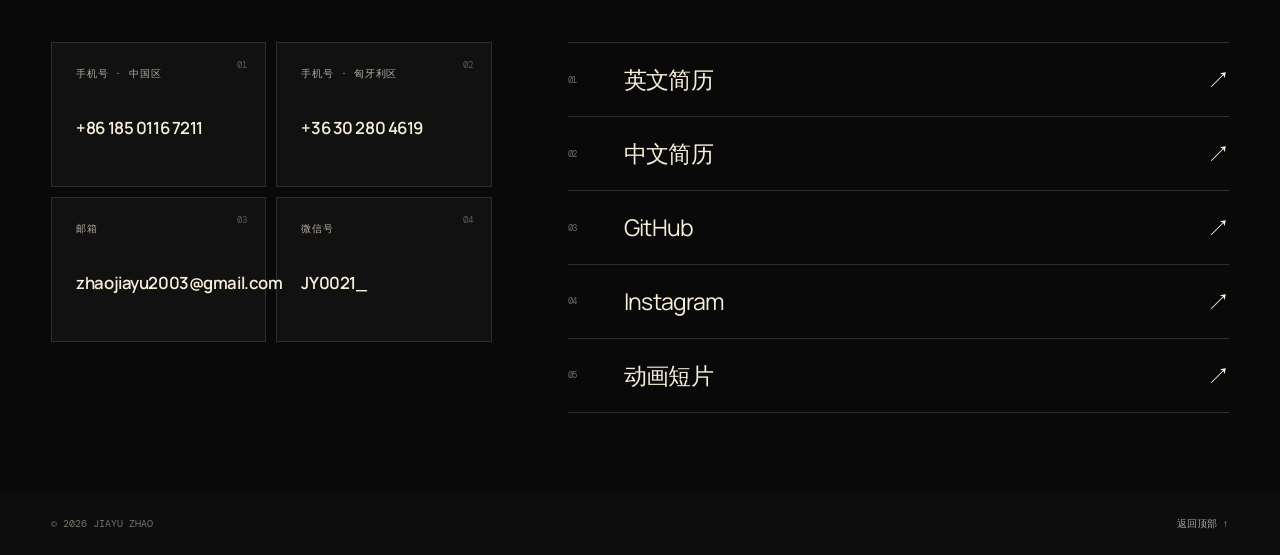
==== commit daf3fb94: "Update zh.html" ====
--- a/zh.html
+++ b/zh.html
@@ -1,4 +1,4 @@
-<!DOCTYPE html>
+=<!DOCTYPE html>
 <html lang="zh-CN">
 <head>
     <meta charset="UTF-8">
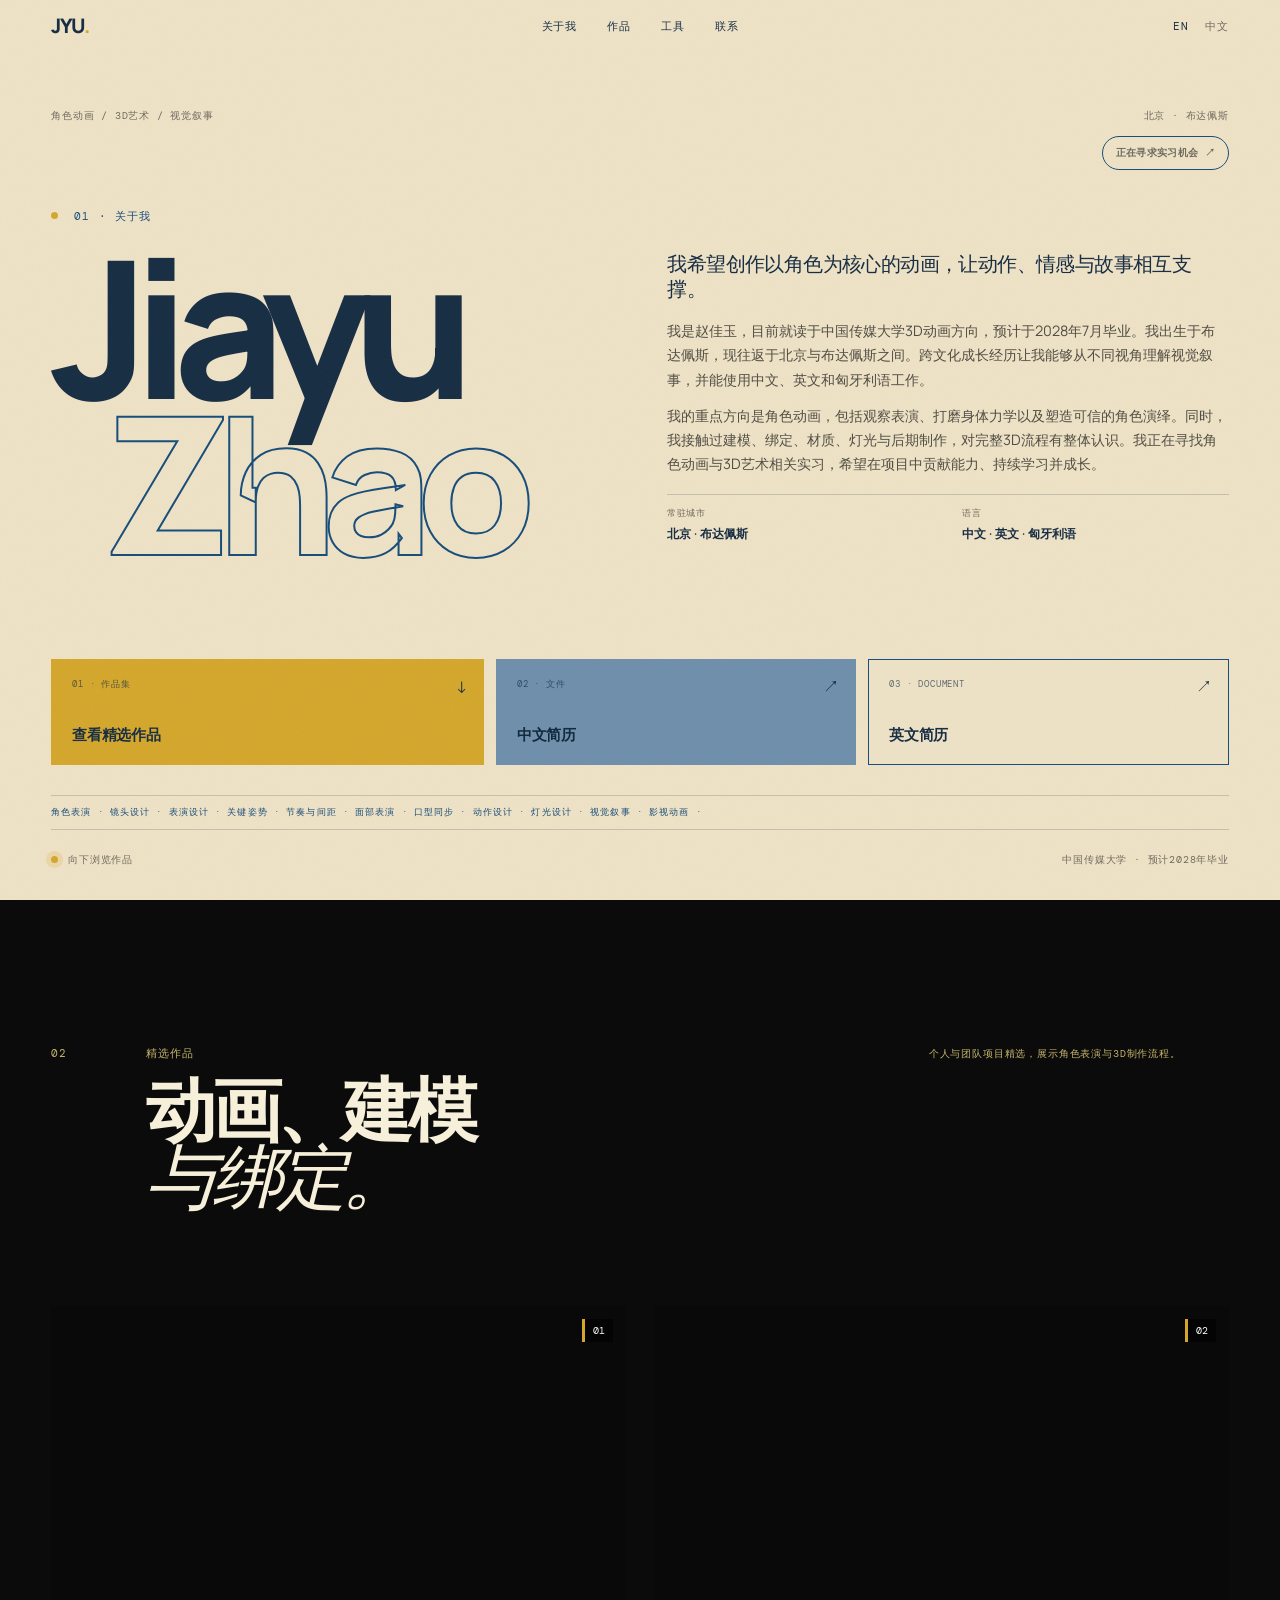
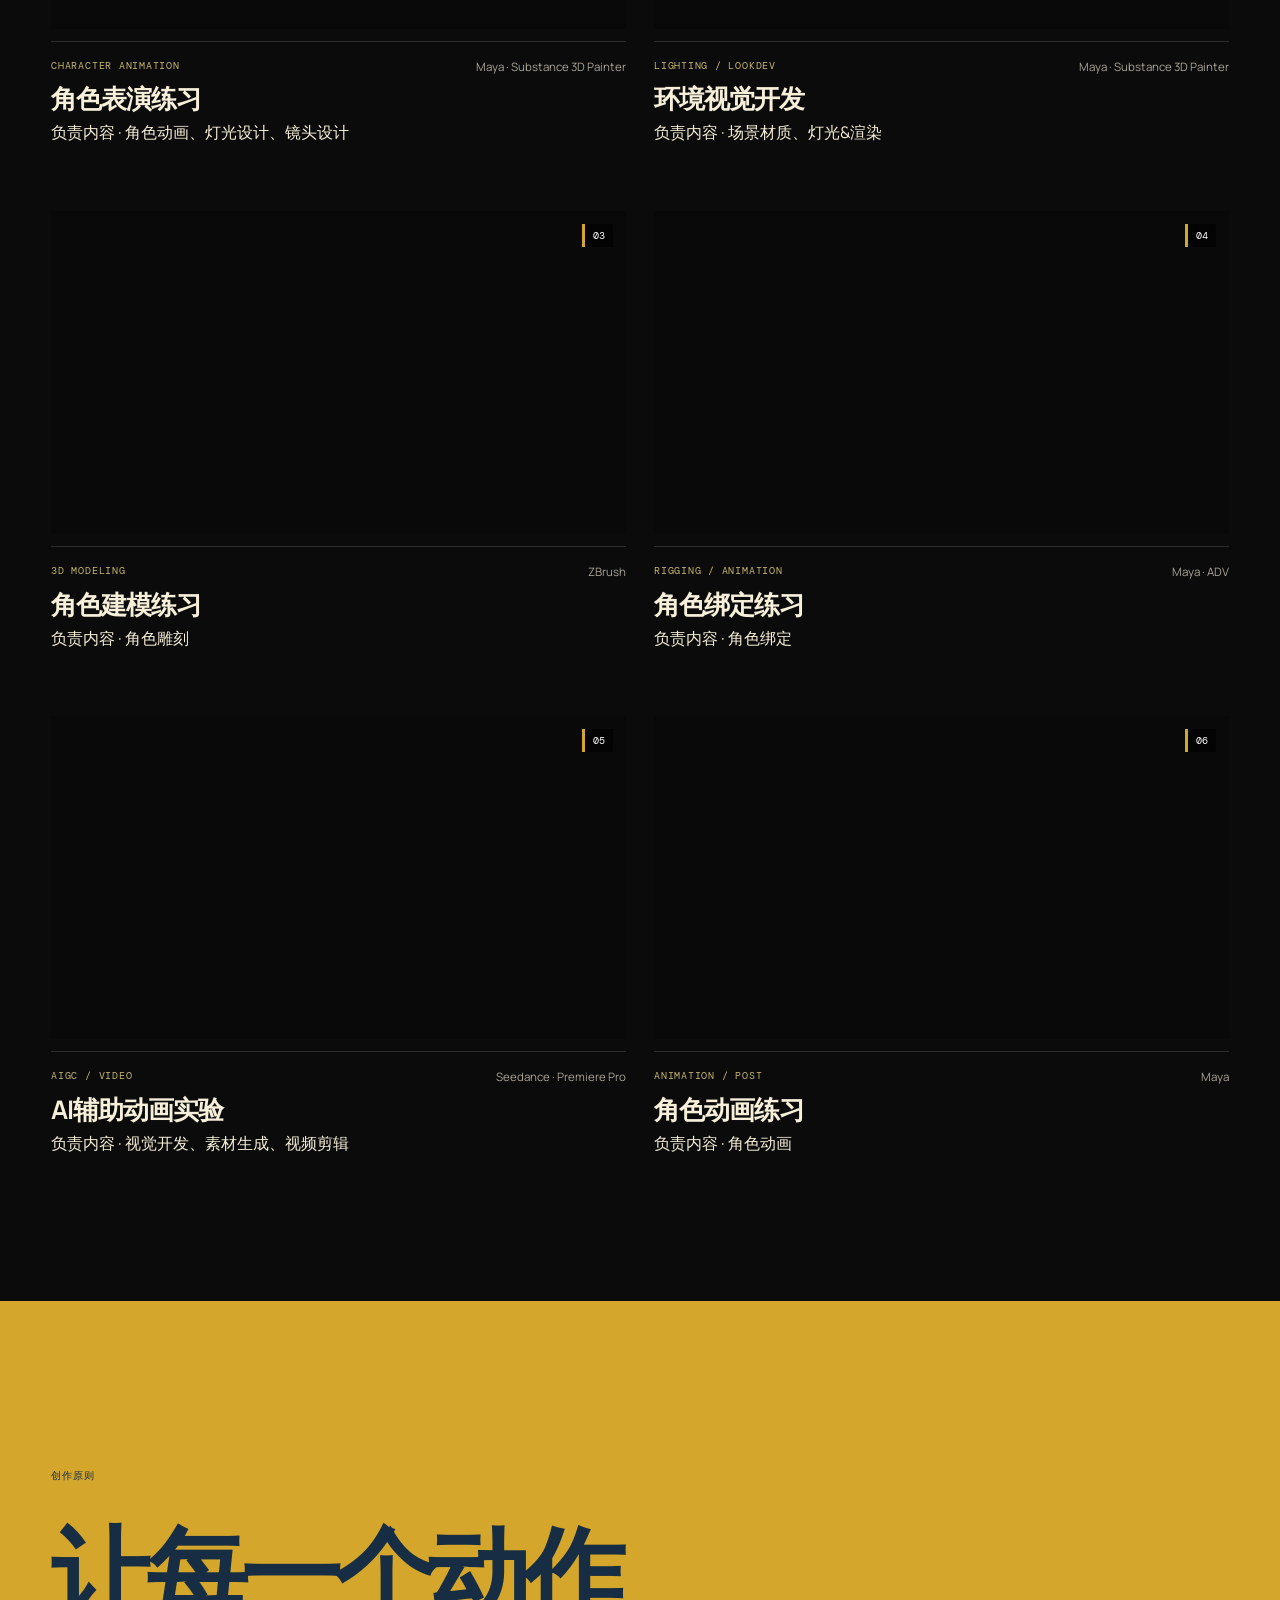
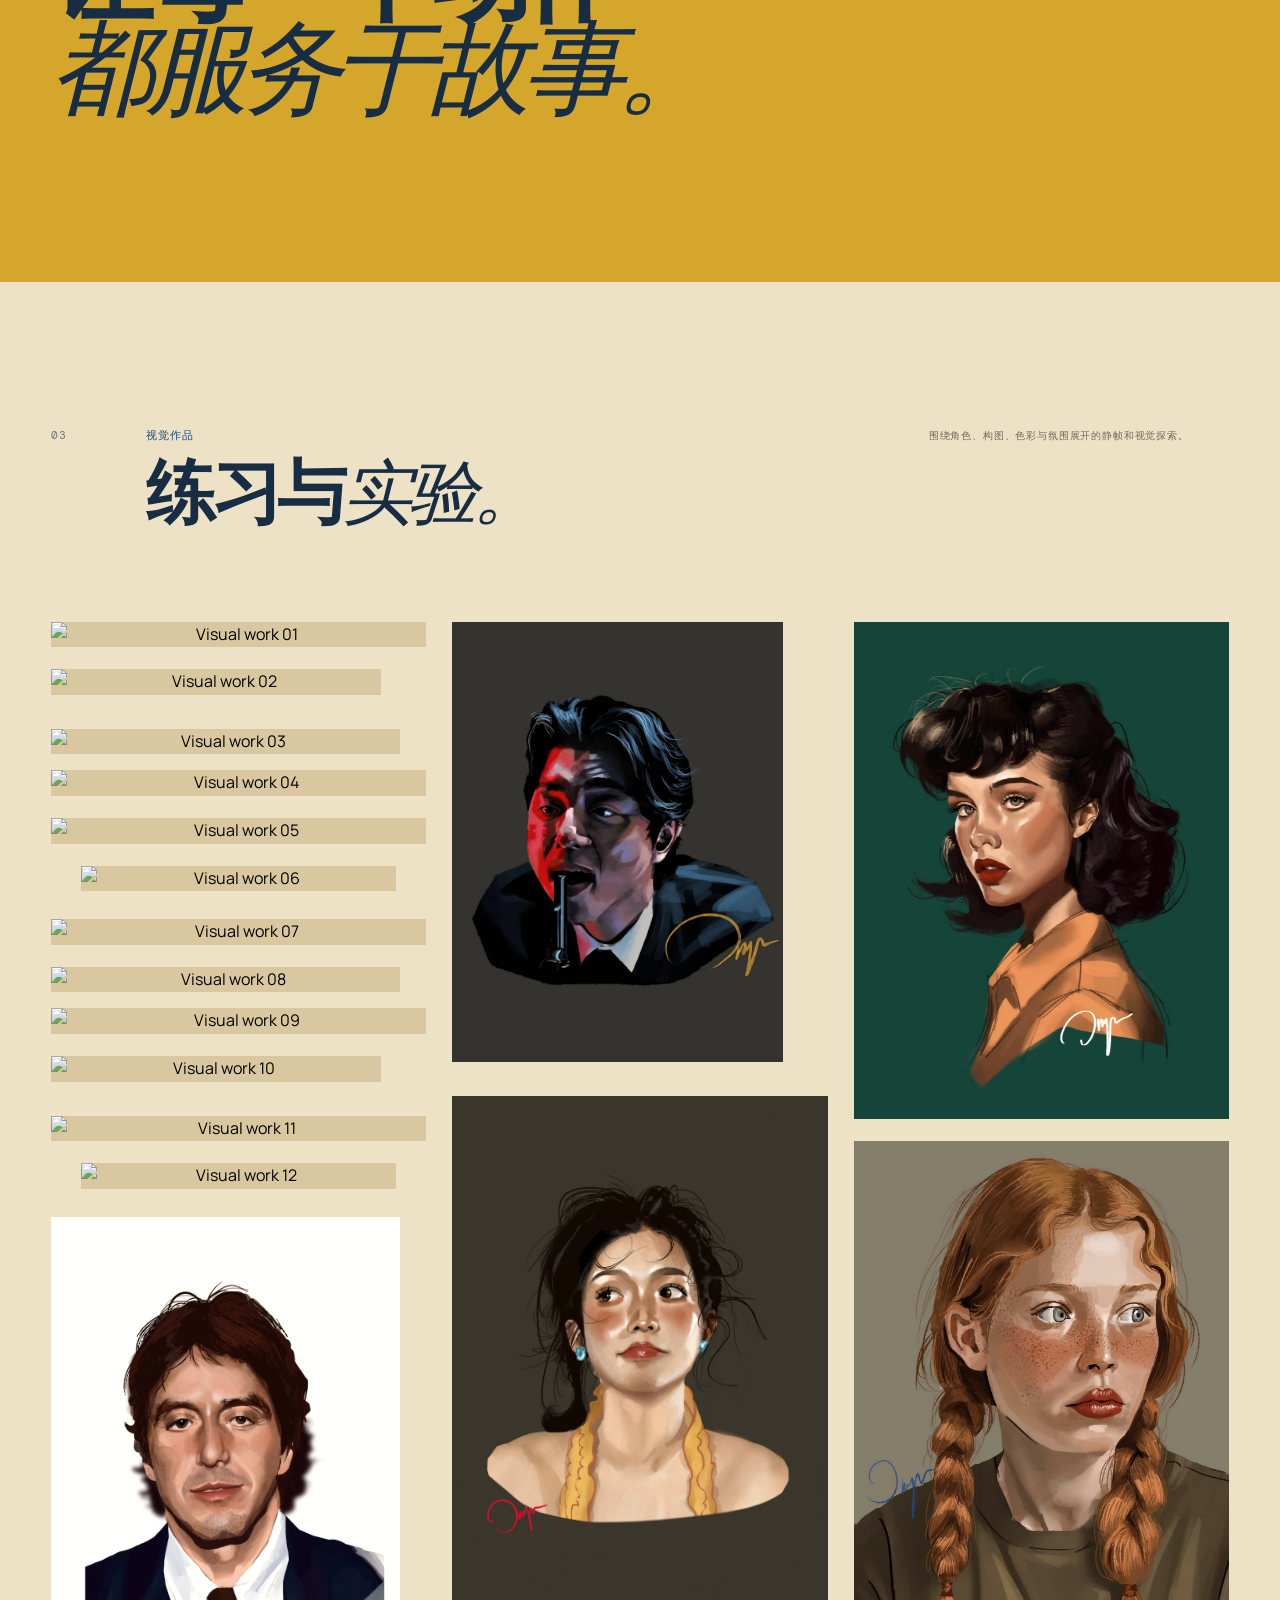
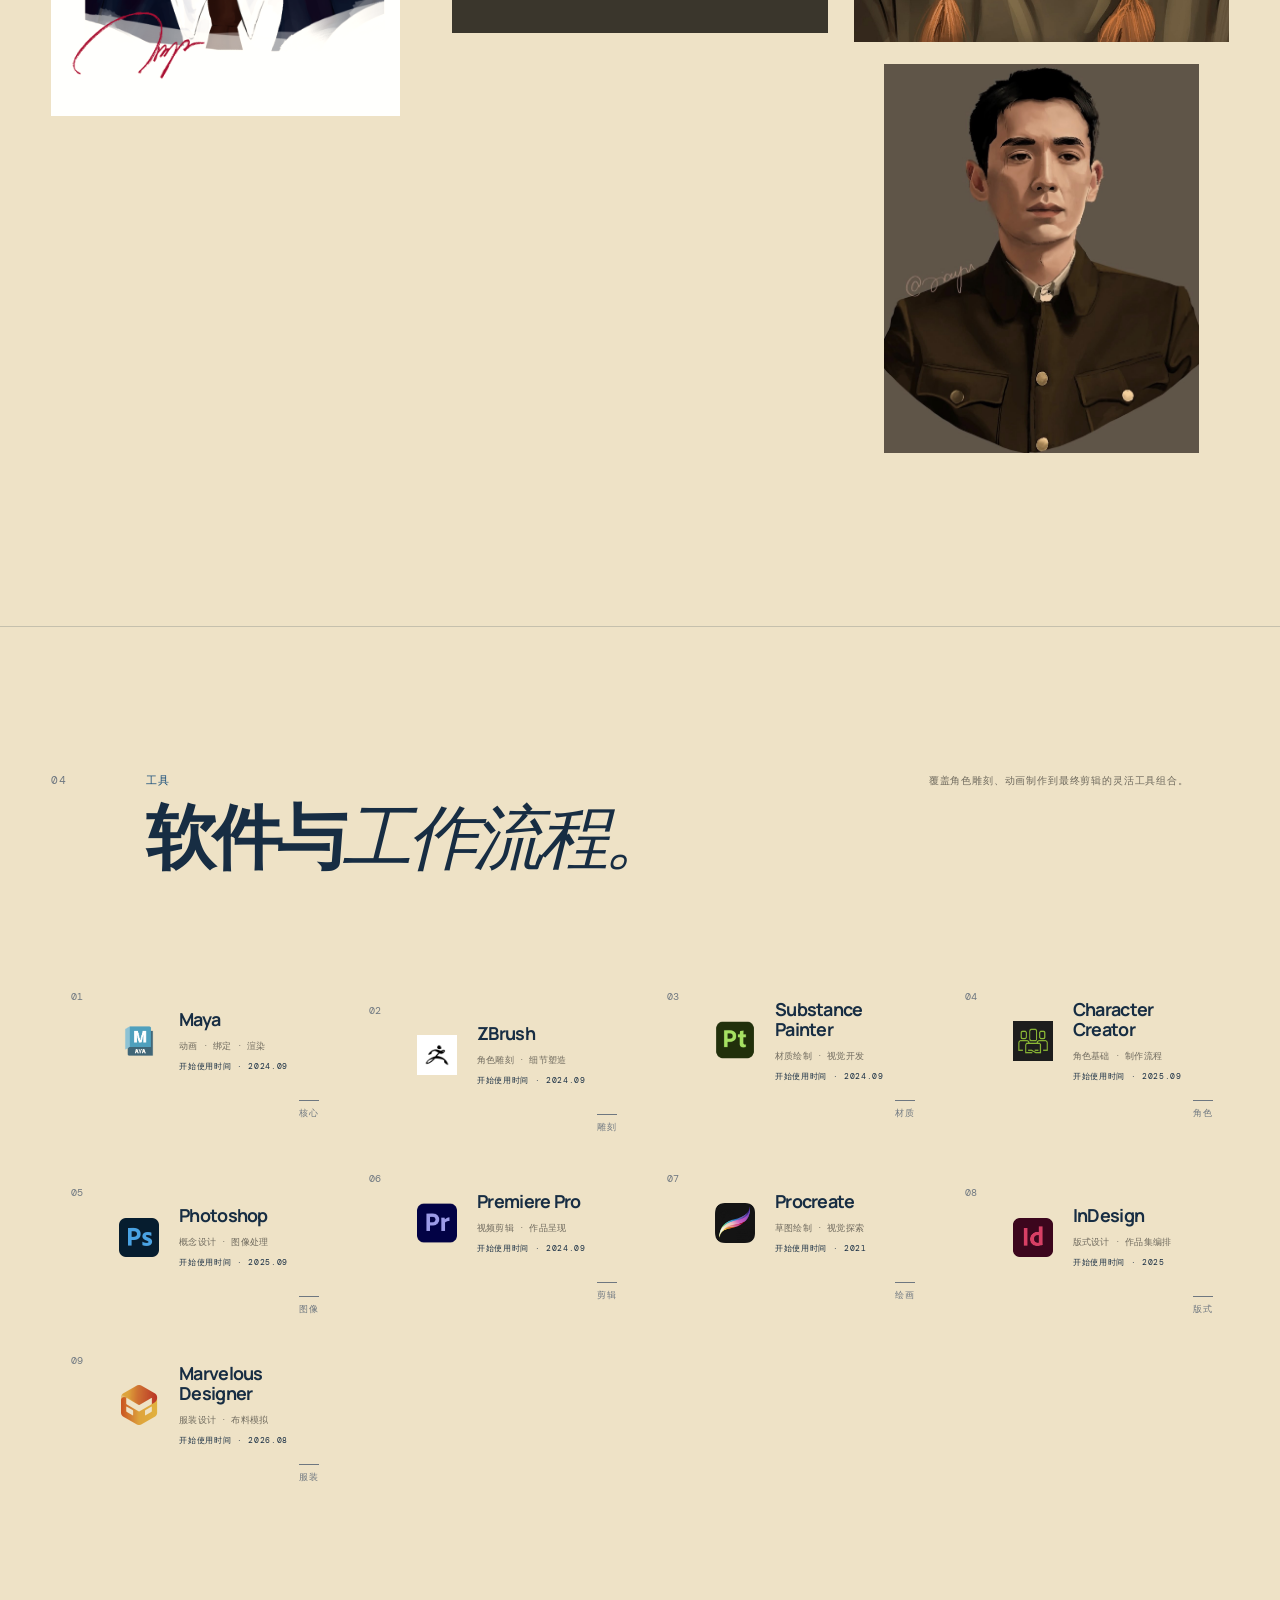
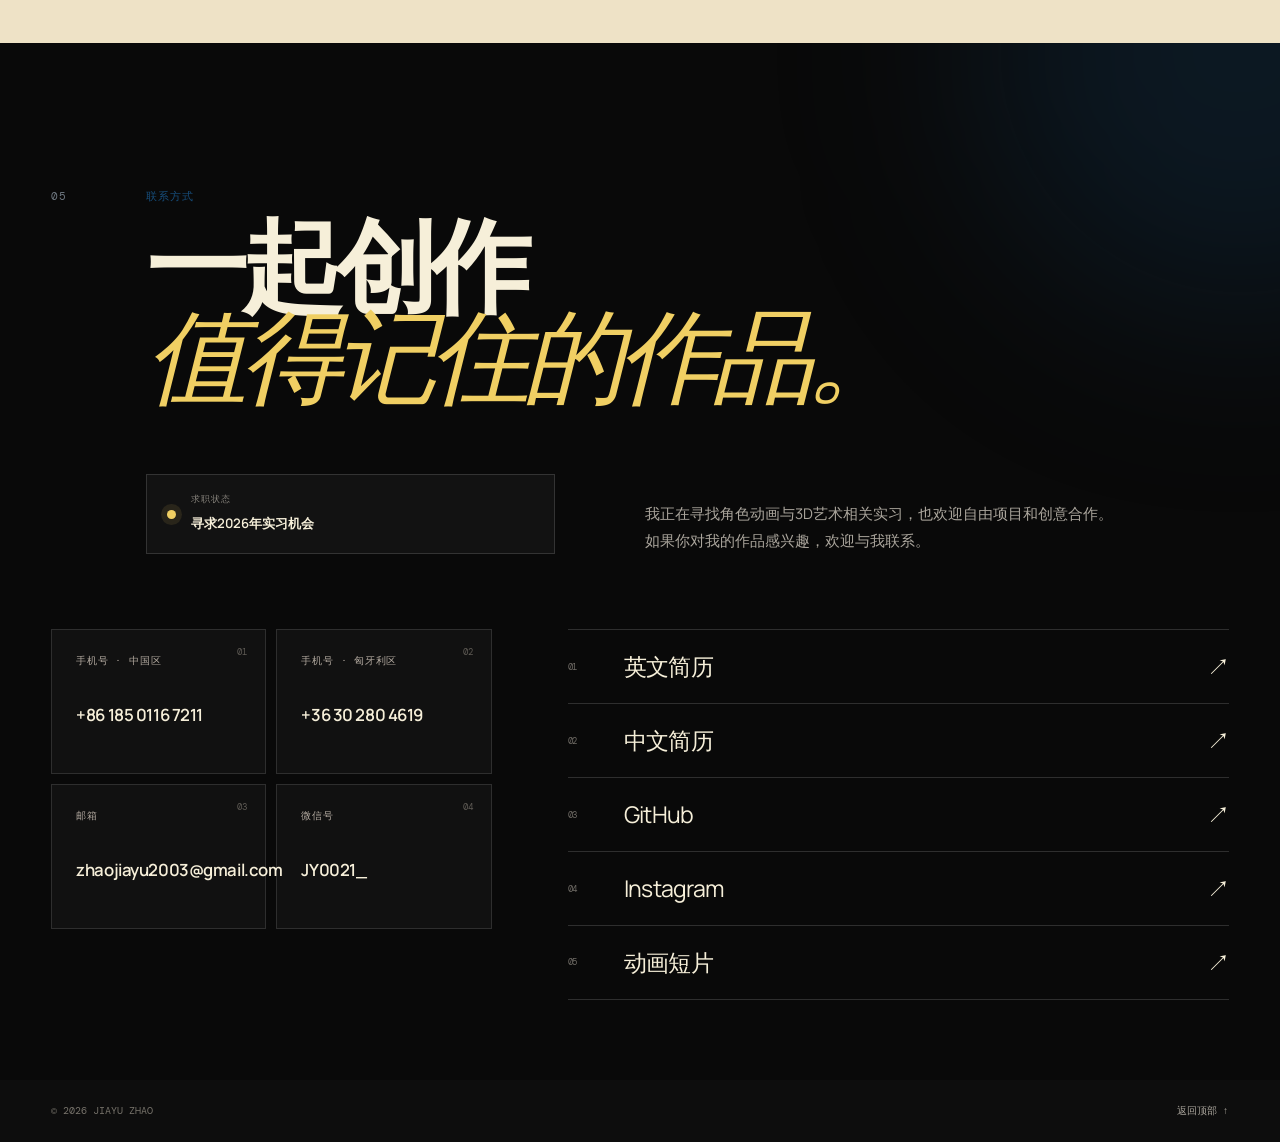
==== commit 6083b515: "Add files via upload" ====
--- a/zh.html
+++ b/zh.html
@@ -1,4 +1,4 @@
-=<!DOCTYPE html>
+<!DOCTYPE html>
 <html lang="zh-CN">
 <head>
     <meta charset="UTF-8">
@@ -10,7 +10,7 @@
     <link rel="preconnect" href="https://fonts.gstatic.com" crossorigin>
     <link href="https://fonts.googleapis.com/css2?family=DM+Mono:wght@400;500&family=Manrope:wght@400;500;600;700;800&display=swap" rel="stylesheet">
 
-    <link rel="stylesheet" href="style.css">
+    <link rel="stylesheet" href="style-v2.css?v=20260819-10">
     <script src="https://player.vimeo.com/api/player.js"></script>
 </head>
 
@@ -37,7 +37,7 @@
 <main id="top">
 
     <!-- HERO -->
-    <section class="hero">
+    <section class="hero" id="about">
         <div class="hero-top">
             <span>角色动画 / 3D艺术 / 视觉叙事</span>
             <div class="hero-location">
@@ -47,28 +47,22 @@
         </div>
 
         <div class="hero-center">
-            <div class="pose-sequence" aria-hidden="true">
-                <svg viewBox="0 0 520 250" role="presentation">
-                    <g class="pose pose--ghost" transform="translate(30 34) rotate(-7 70 100)">
-                        <circle cx="70" cy="24" r="18"/><path d="M70 43 L74 111 M73 64 L28 91 M73 65 L117 48 M74 111 L42 173 M74 111 L112 165"/>
-                    </g>
-                    <g class="pose pose--middle" transform="translate(190 22) rotate(3 70 100)">
-                        <circle cx="70" cy="24" r="18"/><path d="M70 43 L70 111 M70 63 L31 44 M70 63 L112 87 M70 111 L35 160 M70 111 L120 144"/>
-                    </g>
-                    <g class="pose pose--key" transform="translate(355 25) rotate(8 70 100)">
-                        <circle cx="70" cy="24" r="18"/><path d="M70 43 L66 111 M68 65 L27 93 M68 65 L119 72 M66 111 L23 144 M66 111 L101 178"/>
-                    </g>
-                </svg>
-                <span>关键姿势 · 中间姿势 · 最终姿势</span>
-            </div>
-            <p class="eyebrow"><span class="palette-dot"></span> 动画作品集 · 2026</p>
+            <p class="eyebrow"><span class="palette-dot"></span> 01 · 关于我</p>
             <h1>
                 <span>Jiayu</span>
                 <span class="outline">Zhao</span>
             </h1>
-            <p class="hero-description">
-                专注角色动画与3D艺术，通过有感染力的表演、<br>可信的动作来赋予角色生命。
-            </p>
+            <div class="hero-about">
+                <div class="hero-about-copy">
+                    <p class="hero-about-lead">我希望创作以角色为核心的动画，让动作、情感与故事相互支撑。</p>
+                    <p>我是赵佳玉，目前就读于中国传媒大学3D动画方向，预计于2028年7月毕业。我出生于布达佩斯，现往返于北京与布达佩斯之间。跨文化成长经历让我能够从不同视角理解视觉叙事，并能使用中文、英文和匈牙利语工作。</p>
+                    <p class="hero-about-detail">我的重点方向是角色动画，包括观察表演、打磨身体力学以及塑造可信的角色演绎。同时，我接触过建模、绑定、材质、灯光与后期制作，对完整3D流程有整体认识。我正在寻找角色动画与3D艺术相关实习，希望在项目中贡献能力、持续学习并成长。</p>
+                    <div class="hero-about-meta">
+                        <div><span>常驻城市</span><strong>北京 · 布达佩斯</strong></div>
+                        <div><span>语言</span><strong>中文 · 英文 · 匈牙利语</strong></div>
+                    </div>
+                </div>
+            </div>
             <div class="hero-actions">
                 <a class="action-card action-card--work" href="#work">
                     <small>01 · 作品集</small><strong>查看精选作品</strong><span>↓</span>
@@ -98,13 +92,13 @@
         </div>
     </section>
 
-    <!-- ABOUT -->
-    <section class="about section" id="about">
+    <!-- ABOUT（已合并至首屏） -->
+    <section class="about section about--merged" aria-hidden="true">
         <div class="section-heading">
             <div class="section-number">01</div>
             <div>
                 <p class="section-kicker">关于我</p>
-                <h2>动画就是<br><em>表演。</em></h2>
+                <h2>关于我</h2>
             </div>
         </div>
 
@@ -425,6 +419,6 @@
     <a href="#top">返回顶部 ↑</a>
 </footer>
 
-<script src="script.js"></script>
+<script src="script-v2.js?v=20260819-3"></script>
 </body>
 </html>
--- a/style-v2.css
+++ b/style-v2.css
@@ -0,0 +1,1589 @@
+* {
+    margin: 0;
+    padding: 0;
+    box-sizing: border-box;
+}
+
+:root {
+    --paper: #eee2c6;
+    --paper-dark: #d9c79f;
+    --ink: #172d43;
+    --muted: #6f6a5e;
+    --line: rgba(23, 45, 67, .19);
+    --dark: #174d7a;
+    --accent: #d4a72c;
+    --accent-soft: #f0cf63;
+    --blue-soft: #6f8fab;
+    --white: #f6efd9;
+    --work-black: #0b0b0b;
+    --max: 1380px;
+}
+
+html {
+    scroll-behavior: smooth;
+    background: var(--paper);
+}
+
+body {
+    background: var(--paper);
+    color: var(--ink);
+    font-family: "Manrope", Arial, sans-serif;
+    line-height: 1.6;
+    overflow-x: hidden;
+}
+
+::selection {
+    background: var(--accent);
+    color: var(--ink);
+}
+
+.statement h2::selection,
+.statement h2 *::selection {
+    background: var(--dark);
+    color: var(--white);
+}
+
+button, a {
+    font: inherit;
+}
+
+a {
+    color: inherit;
+}
+
+.grain {
+    position: fixed;
+    inset: 0;
+    z-index: 999;
+    pointer-events: none;
+    opacity: .035;
+    background-image: url("data:image/svg+xml,%3Csvg xmlns='http://www.w3.org/2000/svg' width='180' height='180'%3E%3Cfilter id='n'%3E%3CfeTurbulence type='fractalNoise' baseFrequency='.9' numOctaves='4' stitchTiles='stitch'/%3E%3C/filter%3E%3Crect width='100%25' height='100%25' filter='url(%23n)'/%3E%3C/svg%3E");
+}
+
+/* HEADER */
+.site-header {
+    position: fixed;
+    z-index: 100;
+    top: 0;
+    left: 0;
+    width: 100%;
+    height: 74px;
+    padding: 0 4vw;
+    display: grid;
+    grid-template-columns: 1fr auto 1fr;
+    align-items: center;
+    border-bottom: 1px solid transparent;
+    transition: .3s ease;
+}
+
+.site-header::after {
+    content: "";
+}
+
+.site-header .logo {
+    justify-self: start;
+}
+
+.site-header nav {
+    justify-self: center;
+}
+
+.site-header.scrolled {
+    background: rgba(238, 226, 198, .9);
+    backdrop-filter: blur(15px);
+    border-color: var(--line);
+}
+
+.logo {
+    text-decoration: none;
+    font-size: 1.25rem;
+    font-weight: 800;
+    letter-spacing: -.08em;
+}
+
+.logo span {
+    color: var(--accent);
+}
+
+.site-header nav {
+    display: flex;
+    align-items: center;
+    gap: 30px;
+    font: .68rem "DM Mono", monospace;
+    text-transform: uppercase;
+    letter-spacing: .08em;
+}
+
+.site-header .header-language {
+    justify-self: end;
+}
+
+.site-header nav a {
+    text-decoration: none;
+    position: relative;
+}
+
+.site-header nav a::after {
+    content: "";
+    position: absolute;
+    bottom: -6px;
+    left: 0;
+    width: 0;
+    height: 1px;
+    background: currentColor;
+    transition: width .25s ease;
+}
+
+.site-header nav a:hover::after {
+    width: 100%;
+}
+
+.header-actions,
+.language-switch {
+    display: flex;
+    align-items: center;
+}
+
+.language-switch {
+    gap: 16px;
+    font: .68rem "DM Mono", monospace;
+    text-transform: uppercase;
+    letter-spacing: .08em;
+}
+
+.language-switch span {
+    color: var(--muted);
+}
+
+.language-switch a {
+    position: relative;
+    text-decoration: none;
+}
+
+.language-switch a::after {
+    content: "";
+    position: absolute;
+    bottom: -6px;
+    left: 0;
+    width: 0;
+    height: 1px;
+    background: currentColor;
+    transition: width .25s ease;
+}
+
+.language-switch a:hover::after {
+    width: 100%;
+}
+
+.header-link {
+    border: 1px solid var(--ink);
+    border-radius: 999px;
+    padding: 9px 14px;
+    text-decoration: none;
+    font-size: .7rem;
+    font-weight: 700;
+}
+
+.header-link:hover {
+    background: var(--ink);
+    color: var(--paper);
+}
+
+/* GLOBAL */
+.section {
+    max-width: var(--max);
+    margin: auto;
+    padding: 145px 4vw;
+}
+
+.section-heading,
+.section-topline {
+    display: grid;
+    grid-template-columns: 70px 1fr 300px;
+    gap: 25px;
+    align-items: start;
+}
+
+.section-number,
+.section-kicker,
+.section-note,
+.project-type,
+.statement-label,
+.hero-top,
+.hero-bottom {
+    font-family: "DM Mono", monospace;
+    text-transform: uppercase;
+    letter-spacing: .08em;
+}
+
+.section-number {
+    font-size: .68rem;
+    color: var(--muted);
+}
+
+.section-kicker {
+    color: var(--muted);
+    font-size: .68rem;
+    margin-bottom: 13px;
+}
+
+.section-heading h2,
+.section-topline h2 {
+    font-size: clamp(2.7rem, 5.5vw, 6rem);
+    line-height: .94;
+    letter-spacing: -.065em;
+    font-weight: 700;
+}
+
+.section-heading h2 em,
+.section-topline h2 em,
+.contact h2 em {
+    font-family: Georgia, serif;
+    font-weight: 400;
+}
+
+.section-note {
+    color: var(--muted);
+    font-size: .65rem;
+    line-height: 1.7;
+}
+
+/* HERO */
+.hero {
+    min-height: 100vh;
+    max-width: 1600px;
+    margin: auto;
+    padding: 108px 4vw 32px;
+    display: flex;
+    flex-direction: column;
+    justify-content: space-between;
+    scroll-margin-top: 70px;
+}
+
+.hero-top,
+.hero-bottom {
+    display: flex;
+    justify-content: space-between;
+    gap: 25px;
+    color: var(--muted);
+    font-size: .63rem;
+}
+
+.hero-location {
+    display: flex;
+    flex-direction: column;
+    align-items: flex-end;
+    gap: 12px;
+}
+
+.hero-location .header-link {
+    border-color: var(--dark);
+    padding: 8px 13px;
+    font-size: .63rem;
+    letter-spacing: .03em;
+    text-transform: none;
+}
+
+.hero-location .header-link:hover {
+    background: var(--dark);
+    color: var(--white);
+}
+
+.hero-center {
+    position: relative;
+    margin: auto 0;
+    padding: 3vh 0 2vh;
+}
+
+.hero-about { position: relative; z-index: 1; display: grid; grid-template-columns: minmax(280px,.82fr) minmax(380px,1.18fr); gap: clamp(34px,6vw,90px); width: 100%; margin: 30px 0 0; padding: 0 0 8px; scroll-margin-top: 90px; }
+.hero-about-title > span { display:block; margin-bottom:16px; color:var(--muted); font:.6rem "DM Mono",monospace; letter-spacing:.1em; }
+.hero-about-title h2 { max-width:680px; font-size:clamp(2.7rem,4.6vw,5.1rem); line-height:.92; letter-spacing:-.058em; }
+.hero-about-title em { font-family:Georgia,serif; font-weight:400; }
+.hero-about-copy { align-self:start; max-width:620px; margin-top:2px; color:#514d43; font-size:.9rem; line-height:1.68; }
+.hero-about-lead { max-width:590px; margin-bottom:18px; color:var(--ink); font-size:clamp(1.2rem,1.55vw,1.58rem); line-height:1.24; letter-spacing:-.03em; }
+.hero-about-detail { margin-top:12px; }
+.hero-about-meta { display:grid; grid-template-columns:repeat(2,minmax(0,1fr)); gap:16px 28px; margin-top:18px; padding-top:12px; border-top:1px solid var(--line); }
+.hero-about-meta span { display:block; margin-bottom:4px; color:var(--muted); font:.56rem "DM Mono",monospace; letter-spacing:.06em; text-transform:uppercase; }
+.hero-about-meta strong { display:block; color:var(--ink); font-size:.78rem; font-weight:600; }
+.about--merged { display:none; }
+
+@media (min-width: 901px) {
+    .hero-center {
+        display: grid;
+        grid-template-columns: minmax(500px, .98fr) minmax(420px, 1.02fr);
+        column-gap: clamp(52px, 6vw, 96px);
+        align-items: start;
+    }
+
+    .hero-center > .eyebrow {
+        grid-column: 1 / -1;
+    }
+
+    .hero-center > h1 {
+        grid-column: 1;
+        grid-row: 2;
+        font-size: clamp(5rem, 9vw, 9rem);
+    }
+
+    .hero-center > .hero-about {
+        display: contents;
+    }
+
+    .hero-about-copy {
+        grid-column: 2;
+        grid-row: 2;
+        padding-top: 2px;
+    }
+
+    .hero-about-title {
+        grid-column: 1;
+        grid-row: 3;
+        margin-top: 24px;
+    }
+
+    .hero-center > .hero-actions {
+        grid-column: 1 / -1;
+        grid-row: 3;
+        width: 100%;
+        margin-top: 100px;
+    }
+}
+
+@media (max-width: 900px) {
+    .hero-about {
+        display: block;
+    }
+
+    .hero-actions {
+        margin-top: 42px;
+    }
+}
+
+.pose-sequence {
+    position: absolute;
+    z-index: 0;
+    top: -1vh;
+    right: 20vw;
+    width: min(430px, 31vw);
+    color: var(--dark);
+    opacity: .25;
+    pointer-events: none;
+}
+
+.pose-sequence svg {
+    display: block;
+    width: 100%;
+}
+
+.pose {
+    fill: none;
+    stroke: currentColor;
+    stroke-width: 3;
+    stroke-linecap: round;
+    stroke-linejoin: round;
+}
+
+.pose--ghost { opacity: .22; }
+.pose--middle { opacity: .42; }
+.pose--key { color: var(--accent); opacity: .82; stroke-width: 4; }
+
+.pose-sequence > span {
+    display: block;
+    margin-top: -28px;
+    text-align: right;
+    font: .54rem "DM Mono", monospace;
+    letter-spacing: .1em;
+}
+
+.hero-center > .eyebrow,
+.hero-center > h1,
+.hero-center > .hero-description,
+.hero-center > .hero-actions {
+    position: relative;
+    z-index: 1;
+}
+
+.hero-marquee {
+    width: 100%;
+    margin: 0 0 22px;
+    padding: 10px 0;
+    overflow: hidden;
+    border-top: 1px solid var(--line);
+    border-bottom: 1px solid var(--line);
+    color: var(--dark);
+    font: .58rem "DM Mono", monospace;
+    letter-spacing: .12em;
+    white-space: nowrap;
+}
+
+.marquee-track {
+    display: flex;
+    width: max-content;
+    min-width: 200%;
+    animation: heroTicker 34s linear infinite;
+    will-change: transform;
+}
+
+.marquee-track span {
+    flex: 0 0 auto;
+    min-width: 50%;
+    padding-right: 2em;
+}
+
+@keyframes heroTicker {
+    from { transform: translateX(0); }
+    to { transform: translateX(-50%); }
+}
+
+.eyebrow {
+    margin-bottom: 24px;
+    color: var(--muted);
+    font: .68rem "DM Mono", monospace;
+    text-transform: uppercase;
+    letter-spacing: .1em;
+}
+
+.hero h1 {
+    font-size: clamp(5rem, 15vw, 13rem);
+    line-height: .81;
+    letter-spacing: -.09em;
+    font-weight: 800;
+}
+
+.hero h1 span {
+    display: block;
+}
+
+.hero h1 .outline {
+    margin-left: 4vw;
+    color: transparent;
+    -webkit-text-stroke: 2px var(--dark);
+}
+
+.hero-description {
+    width: min(470px, 80vw);
+    margin: 32px 0 0 auto;
+    color: #575348;
+    font-size: .98rem;
+    line-height: 1.8;
+}
+
+.hero-actions {
+    width: min(1200px, 100%);
+    margin: 24px 0 0 auto;
+    display: grid;
+    grid-template-columns: 1.2fr 1fr 1fr;
+    gap: 12px;
+}
+
+.action-card {
+    position: relative;
+    min-height: 106px;
+    padding: 18px 46px 18px 20px;
+    display: flex;
+    flex-direction: column;
+    justify-content: space-between;
+    border: 1px solid var(--dark);
+    color: var(--ink);
+    text-decoration: none;
+    overflow: hidden;
+    transition: transform .25s ease, box-shadow .25s ease, background .25s ease;
+}
+
+.action-card small {
+    font: .56rem "DM Mono", monospace;
+    letter-spacing: .09em;
+    opacity: .66;
+}
+
+.action-card strong {
+    font-size: .92rem;
+    font-weight: 700;
+    letter-spacing: -.02em;
+}
+
+.action-card > span {
+    position: absolute;
+    top: 14px;
+    right: 16px;
+    font-size: 1rem;
+}
+
+.action-card:hover {
+    transform: translateY(-4px);
+    box-shadow: 0 10px 22px rgba(23,45,67,.12);
+}
+
+.action-card--work {
+    background: var(--accent);
+    border-color: var(--accent);
+}
+
+.action-card--work:hover {
+    background: var(--accent-soft);
+}
+
+.action-card--resume-en {
+    background: rgba(238,226,198,.72);
+}
+
+.action-card--resume-en:hover {
+    background: var(--white);
+}
+
+.action-card--resume-zh {
+    background: var(--blue-soft);
+    border-color: var(--blue-soft);
+    color: #10283d;
+}
+
+.action-card--resume-zh:hover {
+    background: #86a0b7;
+}
+
+.scroll-indicator {
+    display: flex;
+    align-items: center;
+    gap: 10px;
+    text-decoration: none;
+}
+
+.dot {
+    width: 7px;
+    height: 7px;
+    border-radius: 50%;
+    background: var(--accent);
+    box-shadow: 0 0 0 5px rgba(212,167,44,.2);
+}
+
+/* ABOUT */
+.about {
+    border-top: 1px solid var(--line);
+}
+
+.about-grid {
+    display: grid;
+    grid-template-columns: 1.05fr .95fr;
+    gap: 10vw;
+    margin-top: 75px;
+}
+
+.about-lead {
+    font-size: clamp(2rem, 4vw, 4.6rem);
+    line-height: 1.03;
+    letter-spacing: -.06em;
+    max-width: 680px;
+}
+
+.about-copy {
+    max-width: 520px;
+    color: #514d43;
+    font-size: .92rem;
+}
+
+.about-copy p + p {
+    margin-top: 20px;
+}
+
+.about-meta {
+    display: grid;
+    grid-template-columns: 1fr;
+    gap: 20px;
+    margin-top: 45px;
+    padding-top: 20px;
+    border-top: 1px solid var(--line);
+}
+
+.about-meta span {
+    display: block;
+    margin-bottom: 5px;
+    color: var(--muted);
+    font: .62rem "DM Mono", monospace;
+    text-transform: uppercase;
+}
+
+.about-meta strong {
+    font-size: .82rem;
+}
+
+/* WORK */
+.work {
+    max-width: none;
+    background: var(--work-black);
+    color: var(--white);
+}
+
+.work > * {
+    max-width: var(--max);
+    margin-left: auto;
+    margin-right: auto;
+}
+
+.work .section-number,
+.work .section-kicker,
+.work .section-note,
+.project-type {
+    color: #c7b66d;
+}
+
+.video-grid {
+    max-width: var(--max);
+    margin: 70px auto 0;
+    display: grid;
+    grid-template-columns: repeat(2, minmax(0, 1fr));
+    gap: 65px 28px;
+}
+
+.video-card--large {
+    grid-column: auto;
+}
+
+.video-wrapper {
+    position: relative;
+    width: 100%;
+    aspect-ratio: 16 / 9;
+    background: #090909;
+    overflow: hidden;
+}
+
+.video-card:not(.video-card--large) .video-wrapper {
+    aspect-ratio: 16 / 9;
+}
+
+.video-wrapper iframe {
+    position: absolute;
+    inset: 0;
+    width: 100%;
+    height: 100%;
+    border: 0;
+    transition: transform .7s cubic-bezier(.2,.7,.2,1);
+}
+
+.video-card:hover iframe {
+    transform: scale(1.012);
+}
+
+.project-number {
+    position: absolute;
+    z-index: 2;
+    top: 13px;
+    right: 13px;
+    padding: 5px 8px;
+    background: rgba(0,0,0,.55);
+    color: white;
+    font: .62rem "DM Mono", monospace;
+    backdrop-filter: blur(8px);
+}
+
+.video-info {
+    margin-top: 12px;
+    padding-top: 16px;
+    display: flex;
+    justify-content: space-between;
+    gap: 25px;
+    border-top: 1px solid rgba(255,255,255,.14);
+}
+
+.project-type {
+    display: block;
+    margin-bottom: 6px;
+    font-size: .6rem;
+}
+
+.video-info h3 {
+    font-size: clamp(1.2rem, 2vw, 1.8rem);
+    letter-spacing: -.04em;
+}
+
+.video-info > p {
+    max-width: 280px;
+    color: #aaa398;
+    text-align: right;
+    font-size: .72rem;
+}
+
+/* STATEMENT */
+.statement {
+    background: var(--accent);
+    color: var(--ink);
+    padding: 13vw 4vw;
+}
+
+.statement > div {
+    max-width: var(--max);
+    margin: auto;
+}
+
+.statement-label {
+    display: block;
+    margin-bottom: 42px;
+    font-size: .65rem;
+}
+
+.statement h2 {
+    font-size: clamp(3.2rem, 8vw, 9rem);
+    line-height: .9;
+    letter-spacing: -.075em;
+}
+
+.statement h2 em {
+    font-family: Georgia, serif;
+    font-weight: 400;
+}
+
+/* GALLERY */
+.gallery {
+    margin-top: 70px;
+    columns: 3 300px;
+    column-gap: 26px;
+}
+
+.gallery button {
+    position: relative;
+    display: inline-block;
+    width: 100%;
+    margin: 0 0 22px;
+    break-inside: avoid;
+    outline: 1px solid transparent;
+    transition: outline-color .25s ease;
+
+    padding: 0;
+    border: 0;
+    overflow: hidden;
+    background: var(--paper-dark);
+    cursor: pointer;
+}
+
+/* A restrained editorial rhythm: deliberately varied, never chaotic. */
+.gallery button:nth-child(4n + 2) {
+    width: 88%;
+    margin-left: auto;
+    margin-bottom: 34px;
+}
+
+.gallery button:nth-child(5n + 3) {
+    width: 93%;
+    margin-right: auto;
+    margin-bottom: 16px;
+}
+
+.gallery button:nth-child(6n) {
+    width: 84%;
+    margin-left: 8%;
+    margin-bottom: 28px;
+}
+
+.gallery img {
+    display: block;
+    width: 100%;
+    height: auto;
+    filter: saturate(.82) sepia(.08);
+    transition: transform .6s cubic-bezier(.2,.7,.2,1), filter .4s ease;
+}
+
+.gallery button:hover img {
+    transform: scale(1.045);
+    filter: saturate(.98) sepia(.03);
+    outline-color: var(--accent);
+}
+
+.gallery button span {
+    position: absolute;
+    bottom: 12px;
+    left: 12px;
+    padding: 5px 8px;
+    background: rgba(20,20,20,.72);
+    color: white;
+    font: .62rem "DM Mono", monospace;
+    opacity: 0;
+    transform: translateY(5px);
+    transition: .25s ease;
+}
+
+.gallery button:hover span {
+    opacity: 1;
+    transform: translateY(0);
+}
+
+/* SKILLS */
+.skills {
+    position: relative;
+    overflow: hidden;
+    border-top: 1px solid var(--line);
+}
+
+.skill-list {
+    position: relative;
+    z-index: 1;
+    display: grid;
+    grid-template-columns: repeat(4, minmax(0, 1fr));
+    gap: 14px;
+    margin-top: 70px;
+}
+
+.skill {
+    position: relative;
+    display: grid;
+    grid-template-columns: 34px 46px 1fr;
+    align-items: center;
+    gap: 14px;
+    min-height: 168px;
+    padding: 24px 20px 42px;
+    border: 1px solid var(--blue);
+    background: transparent;
+    transition: transform .3s ease, background-color .3s ease, box-shadow .3s ease;
+}
+
+.skill:nth-child(3n + 2) {
+    transform: translateY(14px);
+}
+
+.skill:hover {
+    z-index: 2;
+    transform: translateY(-6px);
+    background: rgba(255, 255, 255, .14);
+    box-shadow: 7px 7px 0 rgba(23, 77, 122, .16);
+}
+
+.skill-index {
+    align-self: start;
+    color: var(--muted);
+    font: .62rem "DM Mono", monospace;
+}
+
+.skill img {
+    width: 40px;
+    height: 40px;
+    object-fit: contain;
+    filter: saturate(.75);
+}
+
+.skill-copy {
+    align-self: center;
+    min-width: 0;
+}
+
+.skill-copy strong {
+    display: block;
+    font-size: clamp(1rem, 1.4vw, 1.35rem);
+    line-height: 1.08;
+    letter-spacing: -.04em;
+}
+
+.skill-copy small {
+    display: block;
+    margin-top: 10px;
+    color: var(--muted);
+    font: .58rem/1.55 "DM Mono", monospace;
+    letter-spacing: .02em;
+}
+
+.skill-since {
+    display: block;
+    margin-top: 7px;
+    color: var(--blue);
+    font: .52rem/1.4 "DM Mono", monospace;
+    letter-spacing: .08em;
+    text-transform: uppercase;
+}
+
+.skill-mark {
+    position: absolute;
+    right: 16px;
+    bottom: 14px;
+    padding-top: 6px;
+    border-top: 1px solid currentColor;
+    color: var(--blue);
+    font: .55rem "DM Mono", monospace;
+    letter-spacing: .12em;
+}
+
+.skill:hover .skill-copy small,
+.skill:hover .skill-index {
+    color: rgba(20, 35, 52, .7);
+}
+
+/* CONTACT */
+.contact {
+    position: relative;
+    overflow: hidden;
+    background: #090909;
+    color: var(--white);
+    padding: 145px 4vw 80px;
+}
+
+.contact::before {
+    content: "";
+    position: absolute;
+    width: 520px;
+    height: 520px;
+    right: -220px;
+    top: -250px;
+    border-radius: 50%;
+    background: rgba(23, 77, 122, .22);
+    filter: blur(100px);
+    pointer-events: none;
+}
+
+.contact-inner {
+    position: relative;
+    z-index: 1;
+    max-width: var(--max);
+    margin: auto;
+}
+
+.contact-heading {
+    display: grid;
+    grid-template-columns: 70px 1fr;
+    gap: 25px;
+}
+
+.contact h2 {
+    font-size: clamp(3.3rem, 8vw, 9rem);
+    line-height: .88;
+    letter-spacing: -.075em;
+}
+
+.contact h2 em {
+    color: var(--accent-soft);
+}
+
+.contact-overview {
+    margin: 70px 0 0 95px;
+    display: grid;
+    grid-template-columns: minmax(240px, .7fr) minmax(280px, 1fr);
+    gap: 7vw;
+    align-items: end;
+}
+
+.availability {
+    display: flex;
+    align-items: center;
+    gap: 15px;
+    padding: 18px 20px;
+    border: 1px solid rgba(255,255,255,.14);
+    background: rgba(255,255,255,.035);
+}
+
+.availability-dot {
+    width: 9px;
+    height: 9px;
+    flex: 0 0 9px;
+    border-radius: 50%;
+    background: var(--accent-soft);
+    box-shadow: 0 0 0 6px rgba(240,207,99,.1);
+}
+
+.availability span:not(.availability-dot) {
+    display: block;
+    margin-bottom: 4px;
+    color: #85817a;
+    font: .58rem "DM Mono", monospace;
+    text-transform: uppercase;
+    letter-spacing: .1em;
+}
+
+.availability strong {
+    color: var(--white);
+    font-size: .82rem;
+    font-weight: 600;
+}
+
+.contact-intro {
+    max-width: 480px;
+    margin: 0;
+    color: #aaa59c;
+    font-size: .92rem;
+    line-height: 1.85;
+}
+
+.contact-body {
+    margin-top: 75px;
+    display: grid;
+    grid-template-columns: minmax(300px, .8fr) minmax(420px, 1.2fr);
+    gap: 6vw;
+    align-items: start;
+}
+
+.links {
+    margin-top: 0;
+    border-top: 1px solid rgba(255,255,255,.15);
+}
+
+.links a {
+    display: grid;
+    grid-template-columns: 40px 1fr auto;
+    align-items: center;
+    gap: 16px;
+    padding: 18px 0;
+    border-bottom: 1px solid rgba(255,255,255,.15);
+    color: var(--white);
+    text-decoration: none;
+    font-size: clamp(1.05rem, 1.8vw, 1.55rem);
+    letter-spacing: -.04em;
+    transition: padding-left .25s ease, color .25s ease;
+}
+
+.links a:hover {
+    padding-left: 12px;
+    color: var(--accent);
+}
+
+.links b {
+    font-weight: 400;
+}
+
+.link-index {
+    color: #6f6b65;
+    font: .58rem "DM Mono", monospace;
+}
+
+/* LIGHTBOX */
+.lightbox {
+    display: none;
+    position: fixed;
+    z-index: 1000;
+    inset: 0;
+    align-items: center;
+    justify-content: center;
+    padding: 5vh 5vw;
+    background: rgba(8,8,8,.94);
+    backdrop-filter: blur(10px);
+}
+
+.lightbox.is-open {
+    display: flex;
+}
+
+.lightbox-content {
+    max-width: 92vw;
+    max-height: 88vh;
+    object-fit: contain;
+    animation: zoom .3s ease;
+}
+
+@keyframes zoom {
+    from { opacity: 0; transform: scale(.96); }
+    to { opacity: 1; transform: scale(1); }
+}
+
+.close {
+    position: absolute;
+    top: 18px;
+    right: 28px;
+    border: 0;
+    background: transparent;
+    color: white;
+    font-size: 42px;
+    line-height: 1;
+    cursor: pointer;
+}
+
+/* FOOTER */
+footer {
+    display: flex;
+    justify-content: space-between;
+    padding: 24px 4vw;
+    background: #0d0d0d;
+    color: #77736b;
+    font: .62rem "DM Mono", monospace;
+    text-transform: uppercase;
+}
+
+footer a {
+    color: #aaa59c;
+    text-decoration: none;
+}
+
+/* REVEAL */
+.reveal {
+    opacity: 0;
+    transform: translateY(20px);
+    transition: opacity .7s ease, transform .7s cubic-bezier(.2,.7,.2,1);
+}
+
+.reveal.visible {
+    opacity: 1;
+    transform: translateY(0);
+}
+
+/* RESPONSIVE */
+@media (max-width: 900px) {
+    .site-header nav {
+        display: flex;
+        gap: 12px;
+        font-size: .58rem;
+        letter-spacing: .02em;
+    }
+
+    .site-header {
+        grid-template-columns: auto 1fr auto;
+        gap: 12px;
+        padding: 0 18px;
+    }
+
+    .site-header .header-language {
+        gap: 8px;
+        font-size: .58rem;
+        letter-spacing: .02em;
+    }
+
+    .section-heading,
+    .section-topline {
+        grid-template-columns: 50px 1fr;
+    }
+
+    .section-note {
+        grid-column: 2;
+    }
+
+    .about-grid {
+        grid-template-columns: 1fr;
+        gap: 50px;
+    }
+
+    .hero-actions {
+        grid-template-columns: 1fr 1fr;
+    }
+
+    .pose-sequence {
+        top: 1vh;
+        right: 8vw;
+        width: 44vw;
+        opacity: .25;
+    }
+
+    .action-card--work {
+        grid-column: 1 / -1;
+    }
+
+    .contact-overview,
+    .contact-body {
+        grid-template-columns: 1fr;
+    }
+
+    .contact-overview {
+        margin-left: 75px;
+        gap: 28px;
+    }
+
+    .contact-body {
+        gap: 55px;
+    }
+
+    .video-grid {
+        grid-template-columns: 1fr;
+    }
+
+    .video-card--large {
+        grid-column: auto;
+    }
+
+    .gallery {
+        columns: 2 220px;
+        column-gap: 16px;
+    }
+
+    .gallery button:nth-child(4n + 2),
+    .gallery button:nth-child(5n + 3),
+    .gallery button:nth-child(6n) {
+        width: 94%;
+        margin-left: auto;
+        margin-right: auto;
+    }
+
+    .skill-list {
+        grid-template-columns: repeat(2, minmax(0, 1fr));
+    }
+}
+
+@media (max-width: 560px) {
+    .site-header {
+        height: 64px;
+        gap: 8px;
+        padding: 0 10px;
+    }
+
+    .logo {
+        font-size: 1rem;
+    }
+
+    .site-header nav {
+        gap: 7px;
+        font-size: .5rem;
+    }
+
+    .site-header .header-language {
+        gap: 5px;
+        font-size: .5rem;
+    }
+}
+
+@media (max-width: 600px) {
+    .site-header {
+        height: 64px;
+        gap: 8px;
+        padding: 0 10px;
+    }
+
+    .header-link {
+        padding: 8px 10px;
+        font-size: .58rem;
+    }
+
+    .language-switch {
+        gap: 5px;
+        font-size: .5rem;
+    }
+
+    .hero {
+        padding: 100px 20px 28px;
+    }
+
+    .hero-bottom > span {
+        display: none;
+    }
+
+    .hero-top,
+    .hero-bottom {
+        font-size: .56rem;
+    }
+
+    .hero-location {
+        gap: 8px;
+    }
+
+    .hero-location .header-link {
+        padding: 7px 10px;
+        font-size: .55rem;
+    }
+
+    .hero h1 {
+        font-size: clamp(4.5rem, 21vw, 7rem);
+    }
+
+    .hero h1 .outline {
+        margin-left: 5vw;
+        -webkit-text-stroke: 1px var(--ink);
+    }
+
+    .hero-description {
+        margin-top: 40px;
+        font-size: .84rem;
+    }
+
+    .hero-actions {
+        grid-template-columns: 1fr;
+        margin-top: 24px;
+    }
+
+    .pose-sequence {
+        top: 5vh;
+        right: -18vw;
+        width: 78vw;
+        opacity: .18;
+    }
+
+    .pose-sequence > span {
+        display: none;
+    }
+
+    .hero-marquee {
+        margin-bottom: 18px;
+    }
+
+    .action-card--work {
+        grid-column: auto;
+    }
+
+    .action-card {
+        min-height: 92px;
+    }
+
+    .section {
+        padding: 95px 20px;
+    }
+
+    .section-heading,
+    .section-topline,
+    .contact-heading {
+        grid-template-columns: 38px 1fr;
+        gap: 14px;
+    }
+
+    .section-heading h2,
+    .section-topline h2 {
+        font-size: 2.8rem;
+    }
+
+    .section-note {
+        grid-column: 2;
+        margin-top: 8px;
+    }
+
+    .video-grid {
+        margin-top: 50px;
+        gap: 50px;
+    }
+
+    .video-info {
+        flex-direction: column;
+        gap: 10px;
+    }
+
+    .video-info > p {
+        max-width: none;
+        text-align: left;
+    }
+
+    .statement {
+        padding: 95px 20px;
+    }
+
+    .statement h2 {
+        font-size: 3.2rem;
+    }
+
+    .gallery {
+        margin-top: 50px;
+        columns: 1;
+        column-gap: 0;
+    }
+
+    .gallery button {
+        width: 100% !important;
+        margin: 0 0 10px !important;
+    }
+
+    .skill {
+        grid-template-columns: 30px 40px 1fr;
+        min-height: 138px;
+        padding: 20px 16px 38px;
+    }
+
+    .skill-list {
+        grid-template-columns: 1fr;
+        gap: 10px;
+        margin-top: 45px;
+    }
+
+    .skill:nth-child(3n + 2) {
+        transform: none;
+    }
+
+    .skill:hover {
+        transform: translateY(-3px);
+        box-shadow: 5px 5px 0 var(--blue);
+    }
+
+    .contact {
+        padding: 95px 20px 55px;
+    }
+
+    .contact h2 {
+        font-size: 3.3rem;
+    }
+
+    .contact-intro {
+        margin: 45px 0 0 52px;
+    }
+
+    .links {
+        margin-top: 55px;
+    }
+
+    footer {
+        padding: 22px 20px;
+    }
+}
+
+@media (prefers-reduced-motion: reduce) {
+    html { scroll-behavior: auto; }
+
+    *, *::before, *::after {
+        animation-duration: .01ms !important;
+        animation-iteration-count: 1 !important;
+        transition-duration: .01ms !important;
+    }
+
+    .reveal {
+        opacity: 1;
+        transform: none;
+    }
+}
+
+
+/* Morandi editorial accents */
+.hero .eyebrow,
+.section-kicker {
+    color: var(--dark);
+}
+
+.project-number {
+    border-left: 3px solid var(--accent);
+}
+
+.skill > span,
+.section-number {
+    color: #6e7780;
+}
+
+.links a:hover {
+    color: var(--accent-soft);
+}
+
+.site-header .header-link {
+    border-color: var(--dark);
+}
+
+.site-header .header-link:hover {
+    background: var(--dark);
+    border-color: var(--dark);
+    color: var(--white);
+}
+
+/* Small print-like rule for a more editorial portfolio feel */
+.section-topline::after,
+.section-heading::after {
+    content: "";
+    display: block;
+}
+
+
+.palette-dot {
+    display: inline-block;
+    width: 7px;
+    height: 7px;
+    margin-right: 8px;
+    border-radius: 50%;
+    background: var(--accent);
+    vertical-align: 1px;
+}
+
+
+.contact-details {
+    margin-top: 0;
+    display: grid;
+    width: 100%;
+    grid-template-columns: repeat(2, minmax(0, 1fr));
+    grid-auto-rows: 1fr;
+    gap: 10px;
+}
+
+.contact-detail {
+    position: relative;
+    min-width: 0;
+    min-height: 145px;
+    padding: 24px;
+    border: 1px solid rgba(255,255,255,.12);
+    background: rgba(255,255,255,.03);
+    transition: border-color .25s ease, background .25s ease, transform .25s ease;
+}
+
+.contact-detail:hover {
+    transform: translateY(-3px);
+    border-color: rgba(212,167,44,.65);
+    background: rgba(255,255,255,.055);
+}
+
+.contact-detail small {
+    position: absolute;
+    top: 16px;
+    right: 18px;
+    color: #5f5b55;
+    font: .56rem "DM Mono", monospace;
+}
+
+.contact-detail span {
+    display: block;
+    margin-bottom: 34px;
+    color: #b3aaa0;
+    font: .62rem "DM Mono", monospace;
+    letter-spacing: .08em;
+}
+
+.contact-detail strong {
+    display: block;
+    max-width: 100%;
+    color: var(--white);
+    font-size: clamp(.78rem, 1.35vw, 1.05rem);
+    font-weight: 600;
+    letter-spacing: -.025em;
+    overflow-wrap: anywhere;
+}
+
+/* Keep the email address on one line at the same size as the other details. */
+.contact-detail:nth-child(3) strong {
+    white-space: nowrap;
+    overflow-wrap: normal;
+}
+
+@media (max-width: 600px) {
+    .contact-overview,
+    .contact-body {
+        grid-template-columns: 1fr;
+    }
+
+    .contact-overview {
+        margin: 45px 0 0;
+        gap: 24px;
+    }
+
+    .contact-body {
+        margin-top: 50px;
+        gap: 45px;
+    }
+
+    .contact-intro {
+        margin: 0;
+    }
+
+    .contact-details {
+        grid-template-columns: 1fr;
+        margin-top: 0;
+    }
+
+    .contact-detail:nth-child(odd),
+    .contact-detail:nth-child(even) {
+        padding: 22px;
+    }
+}
+.skill-icon-text {
+    width: 40px;
+    height: 40px;
+    display: grid;
+    place-items: center;
+    flex: 0 0 40px;
+    border-radius: 8px;
+    background: #111;
+    color: #fff;
+    font-size: 14px;
+    font-weight: 800;
+    letter-spacing: .08em;
+}
+
+@media (max-width: 600px) {
+    .hero-about {
+        grid-template-columns: 1fr;
+        gap: 24px;
+        margin-top: 42px;
+        padding: 24px 0 4px;
+    }
+
+    .hero-about-title h2 {
+        font-size: clamp(2.8rem, 14vw, 4.4rem);
+    }
+
+    .hero-about-copy {
+        font-size: .84rem;
+    }
+
+    .hero-about-meta {
+        grid-template-columns: 1fr;
+        gap: 12px;
+    }
+
+    .hero-actions {
+        margin-top: 60px;
+    }
+}
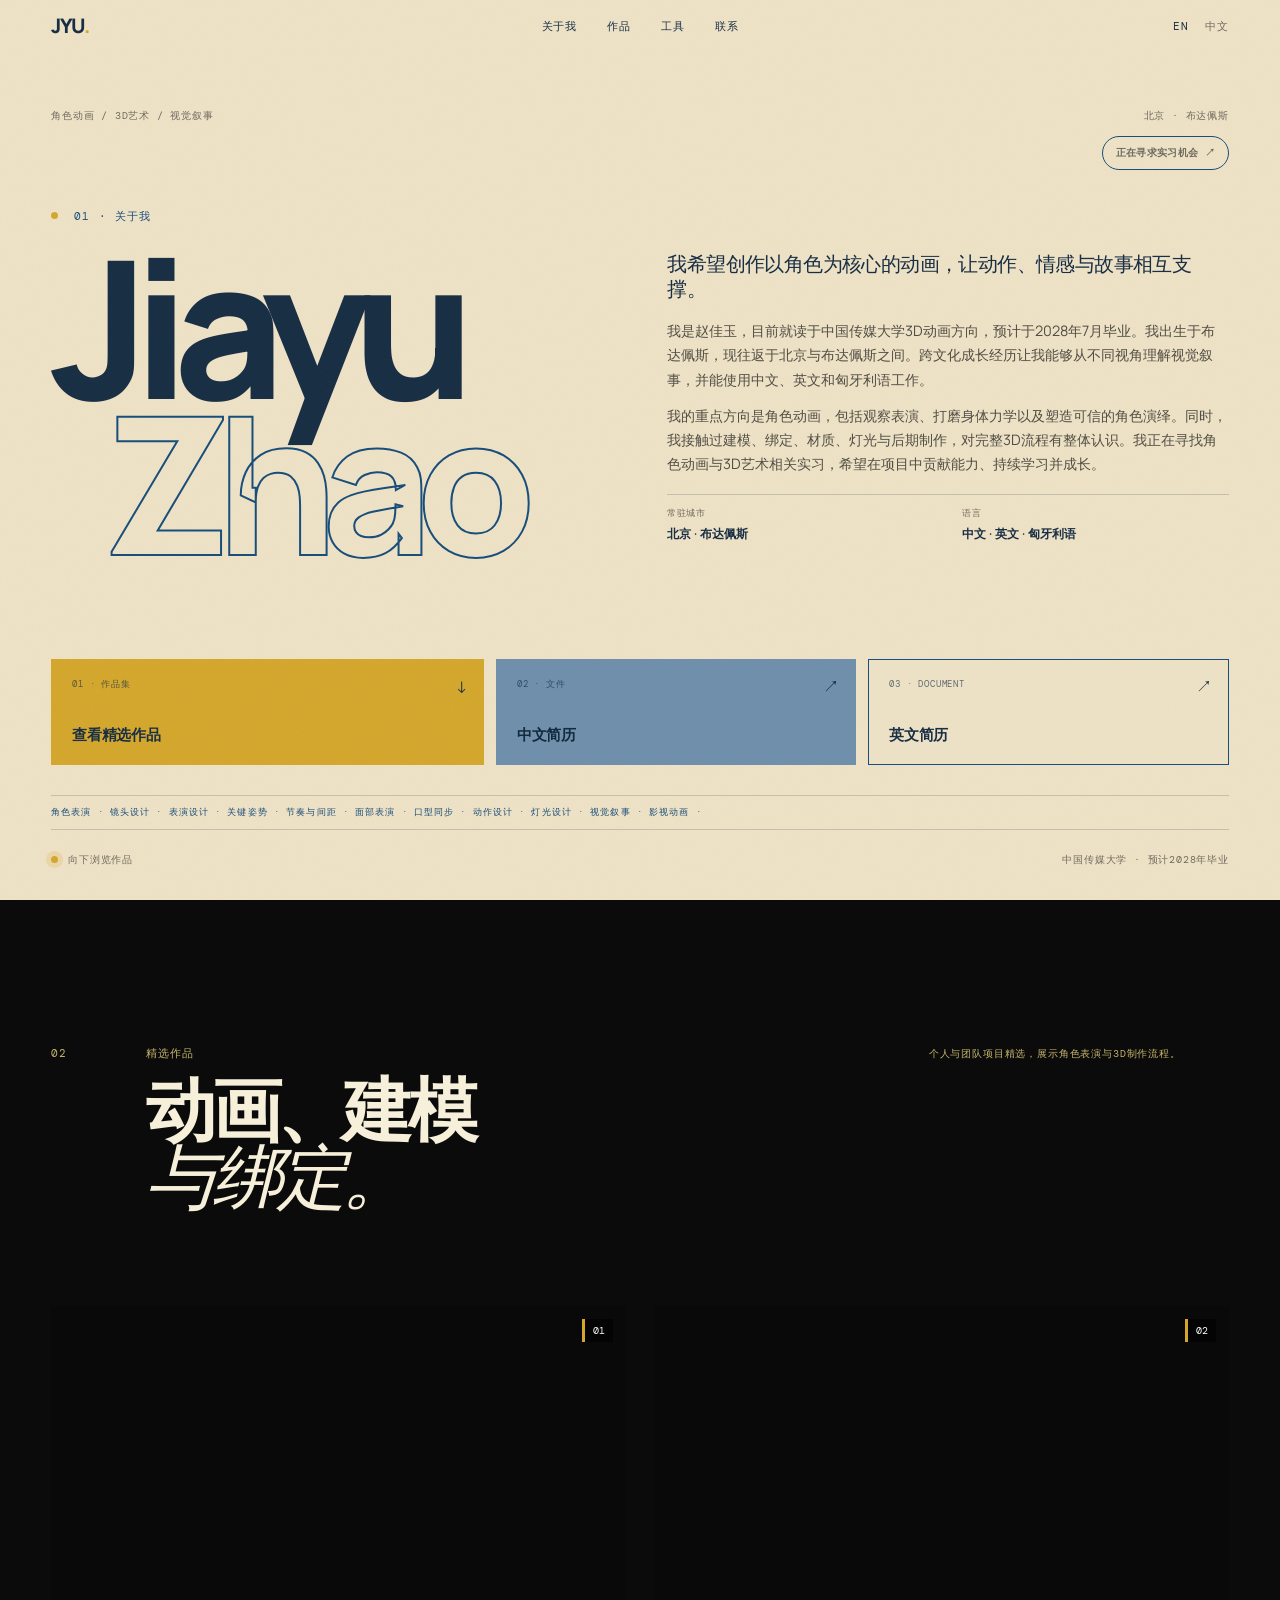
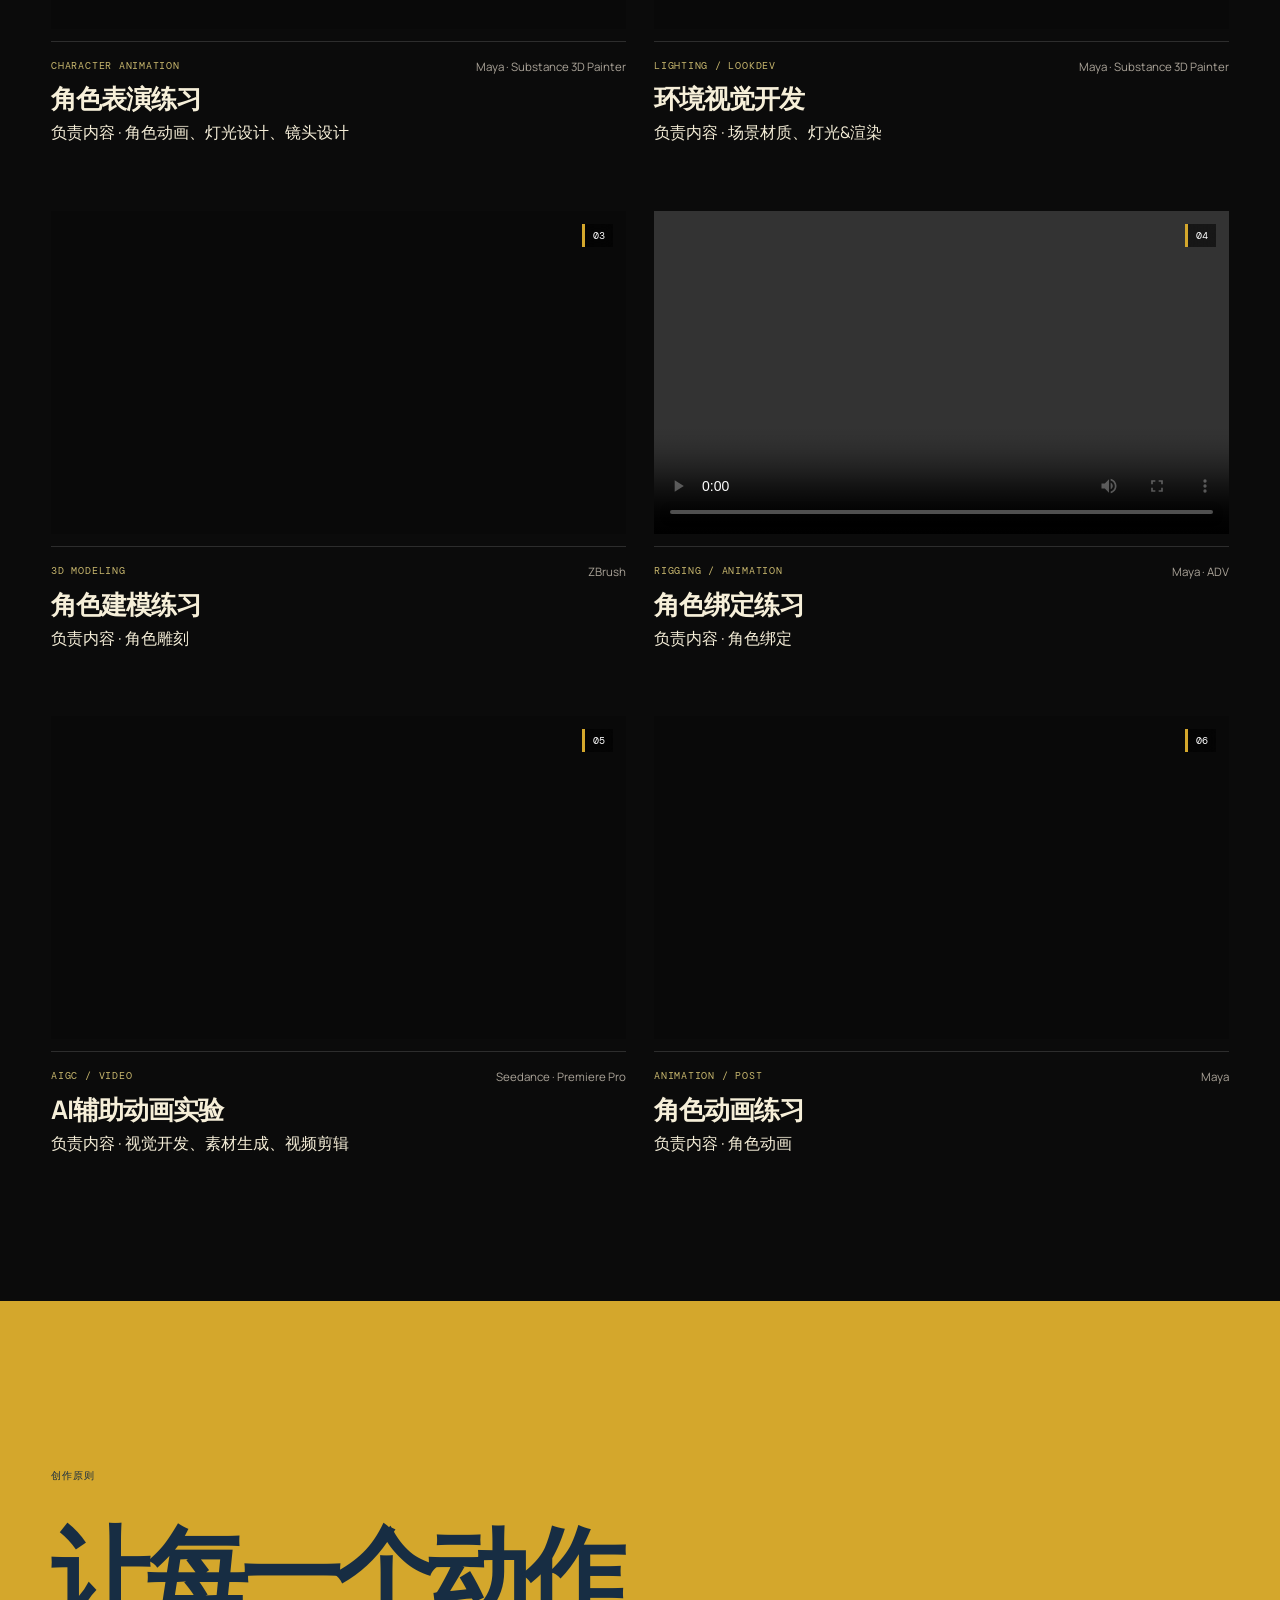
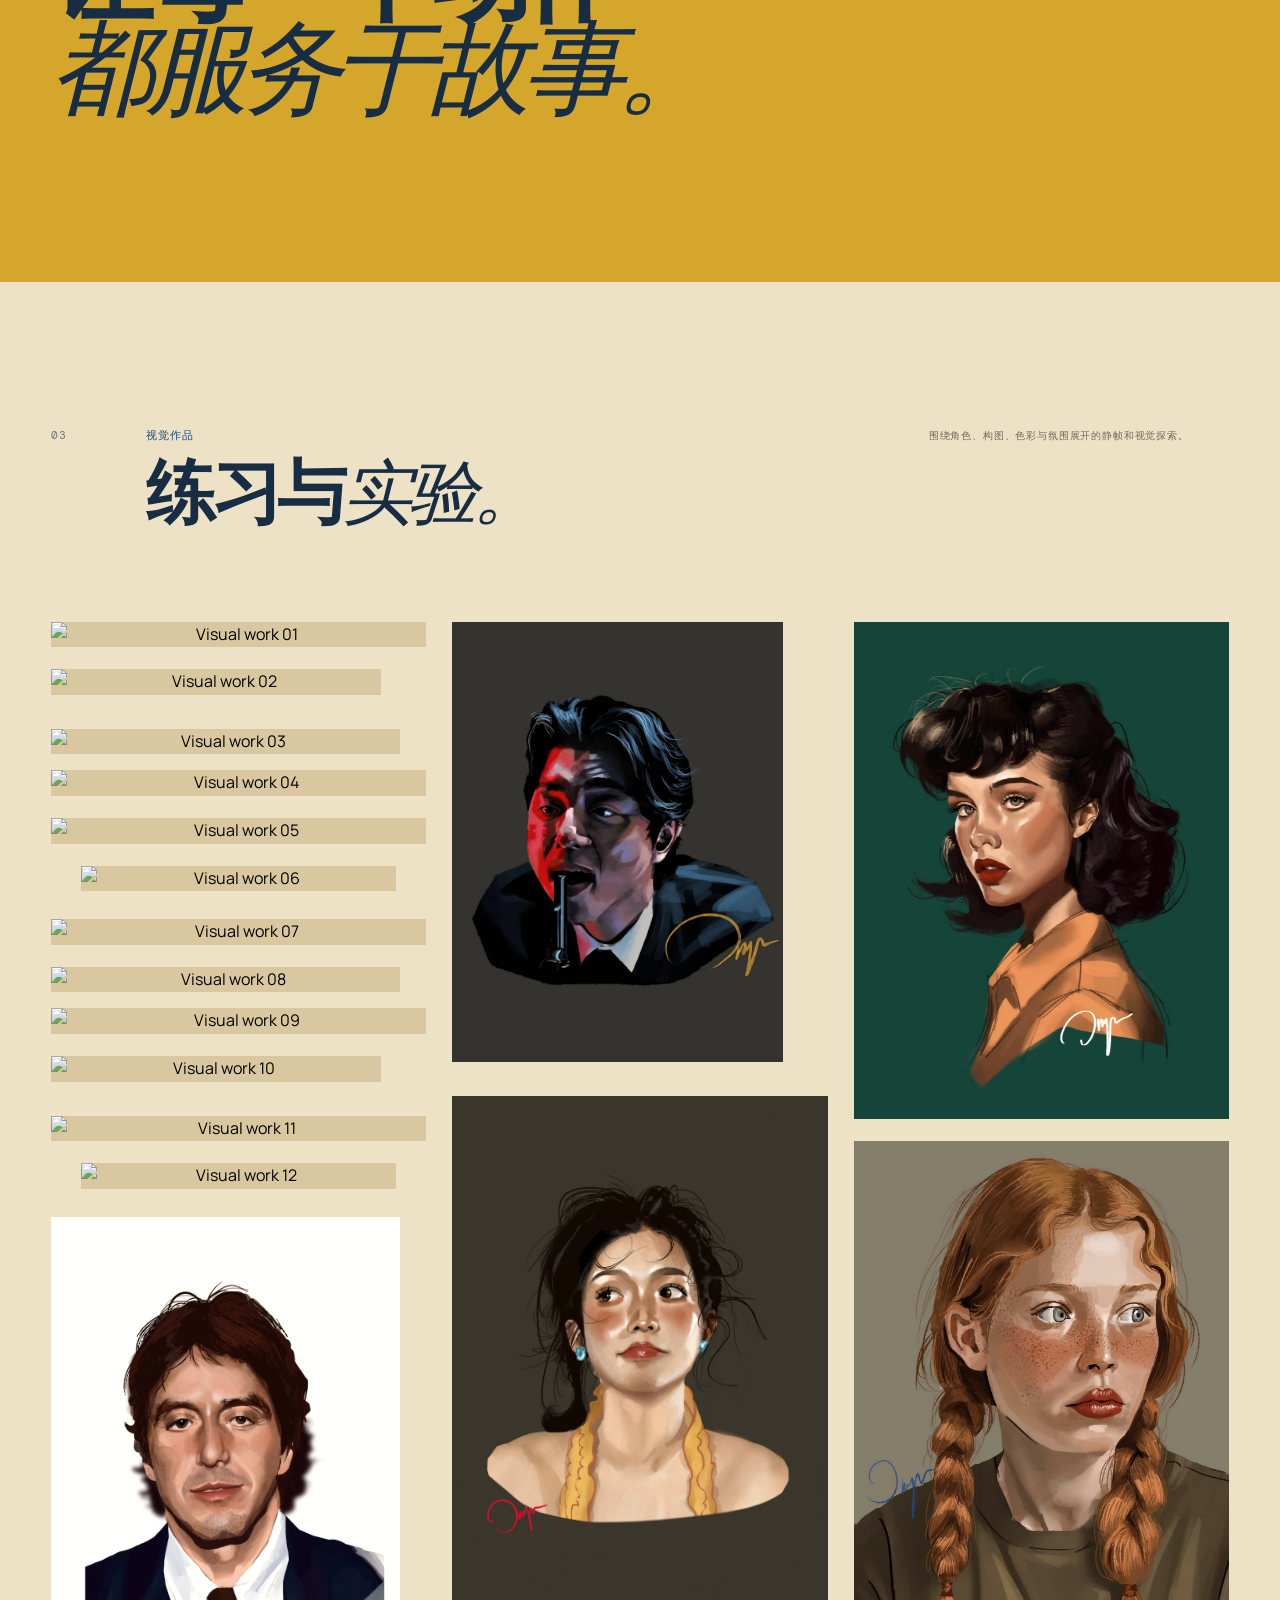
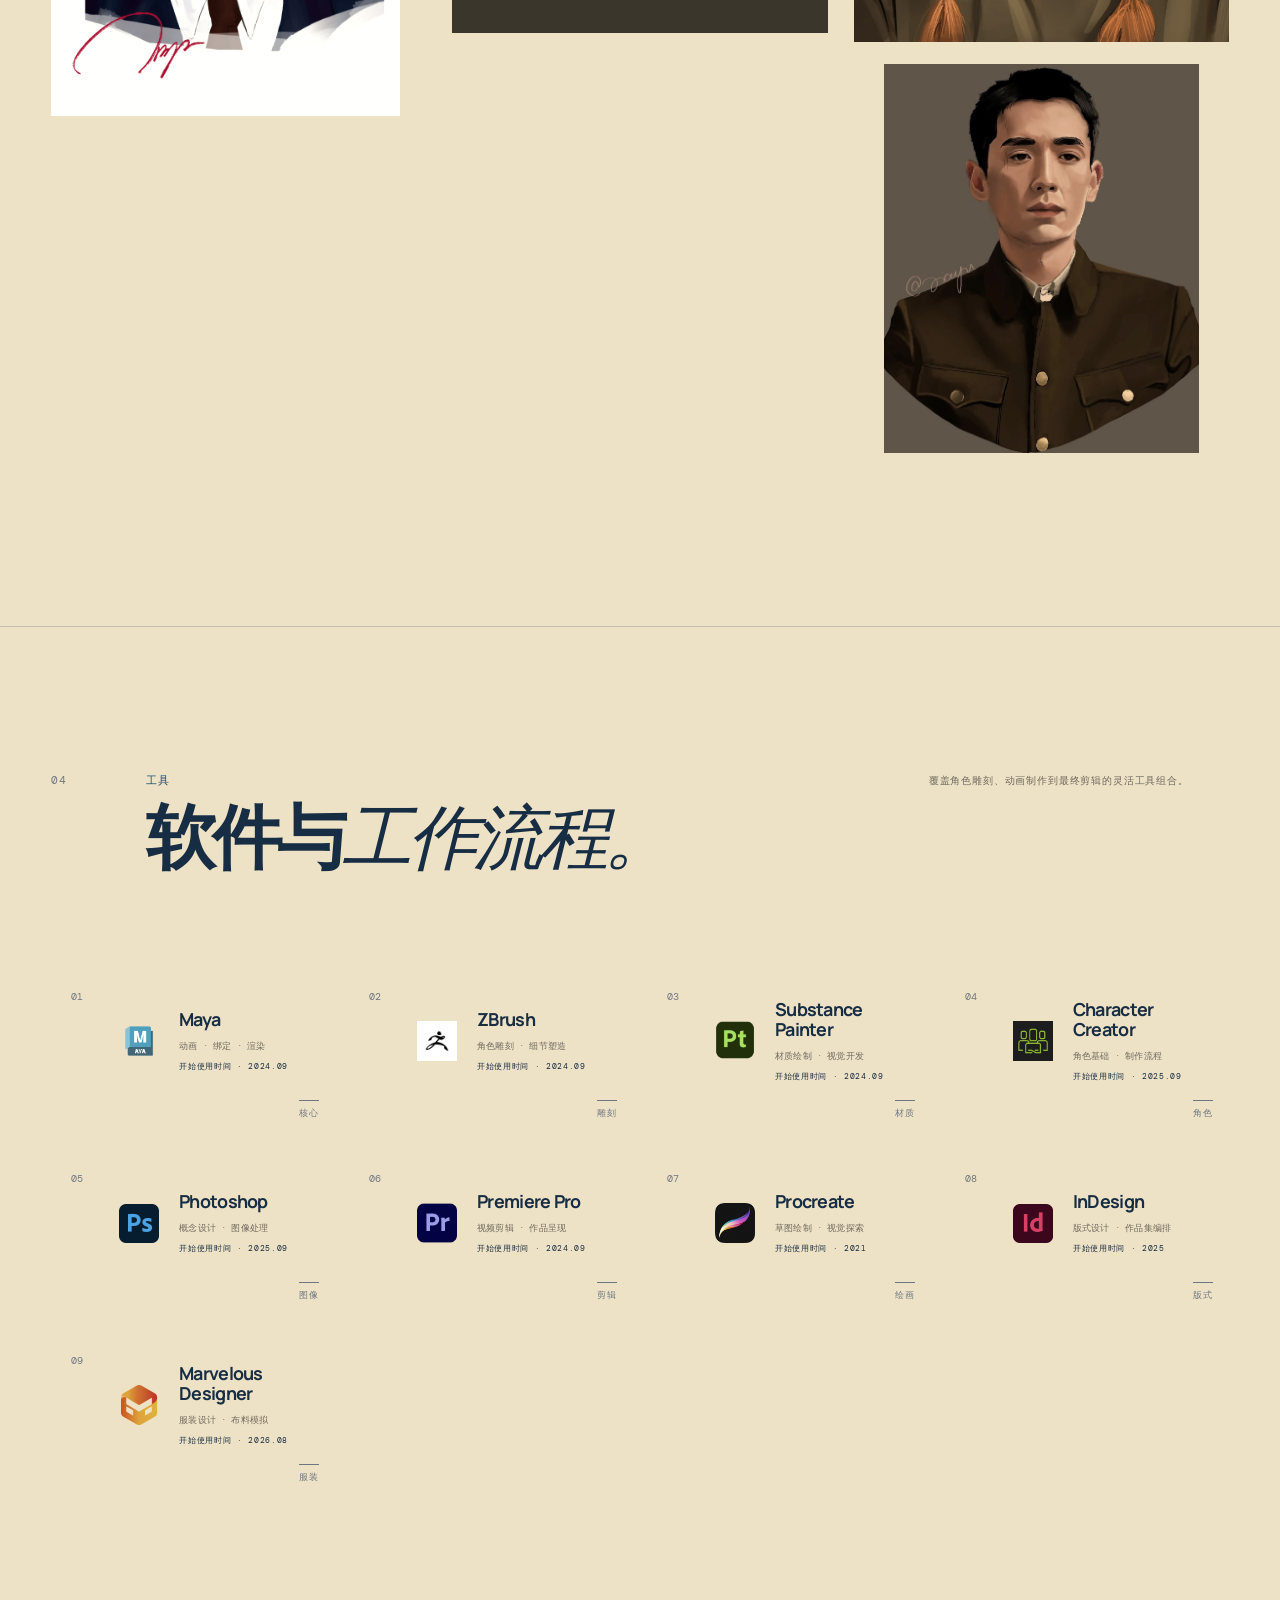
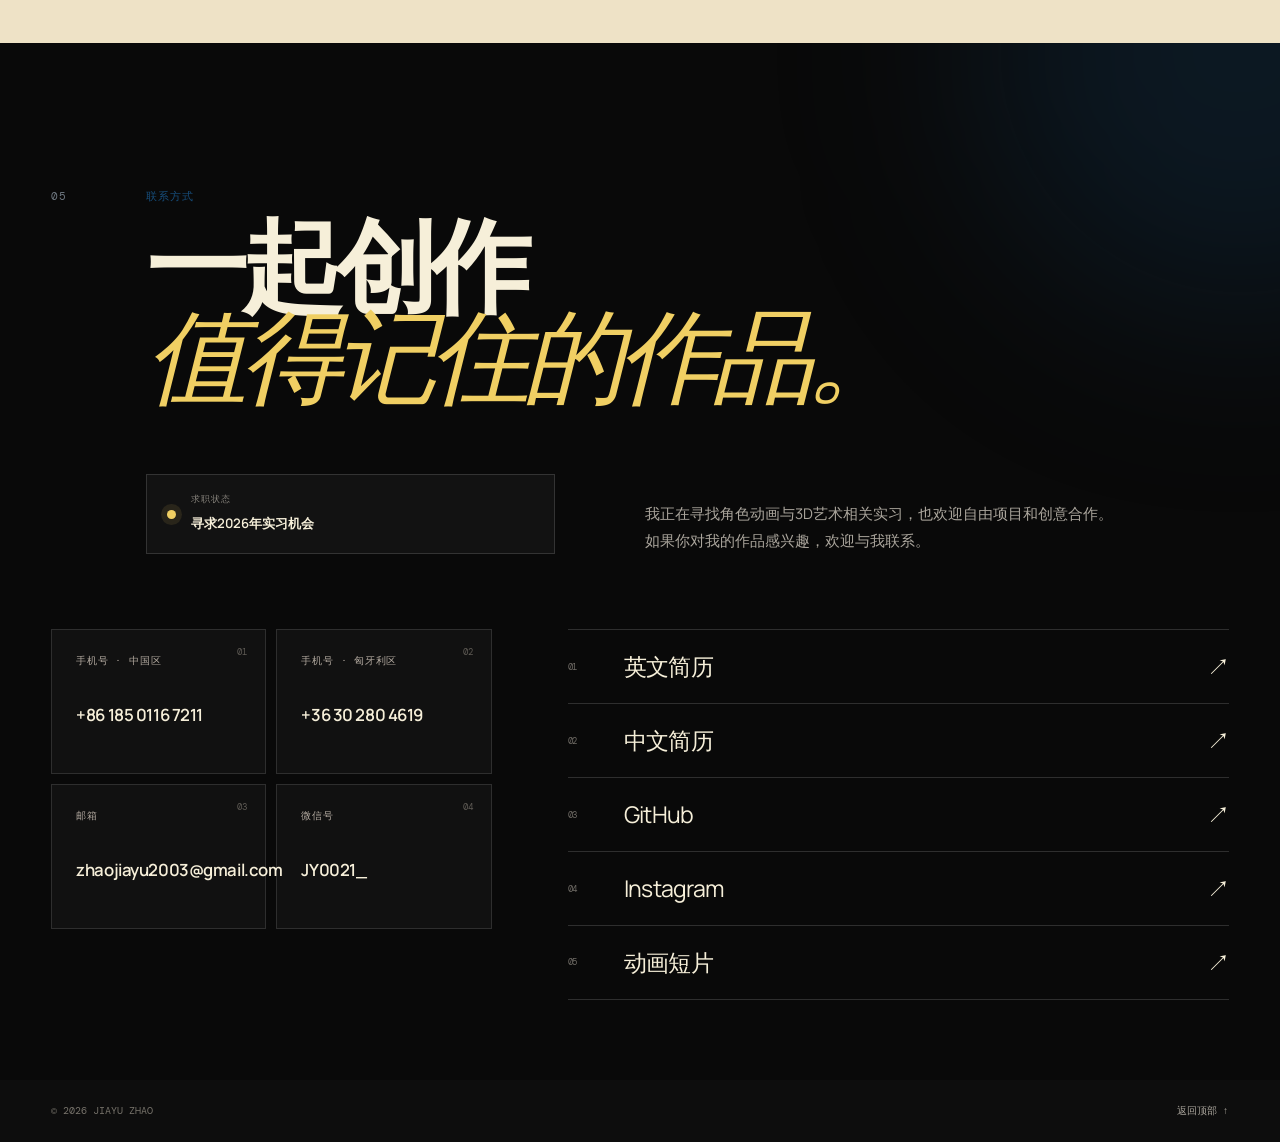
==== commit da3f5019: "Replace reel4 with uploaded video in English and Chinese portfolios" ====
--- a/zh.html
+++ b/zh.html
@@ -211,12 +211,9 @@
 
             <article class="video-card">
                 <div class="video-wrapper">
-                    <iframe
-                        src="https://player.vimeo.com/video/1216359514?autoplay=0&muted=1&loop=1&title=0&byline=0&portrait=0"
-                        allow="autoplay; fullscreen; picture-in-picture"
-                        allowfullscreen loading="lazy"
-                        title="Rigging and Animation">
-                    </iframe>
+                    <video src="video/reel4.mp4" controls playsinline loop preload="metadata"
+                        style="position:absolute;inset:0;width:100%;height:100%;object-fit:contain"
+                        aria-label="Rigging and Animation"></video>
                     <span class="project-number">04</span>
                 </div>
                 <div class="video-info">
